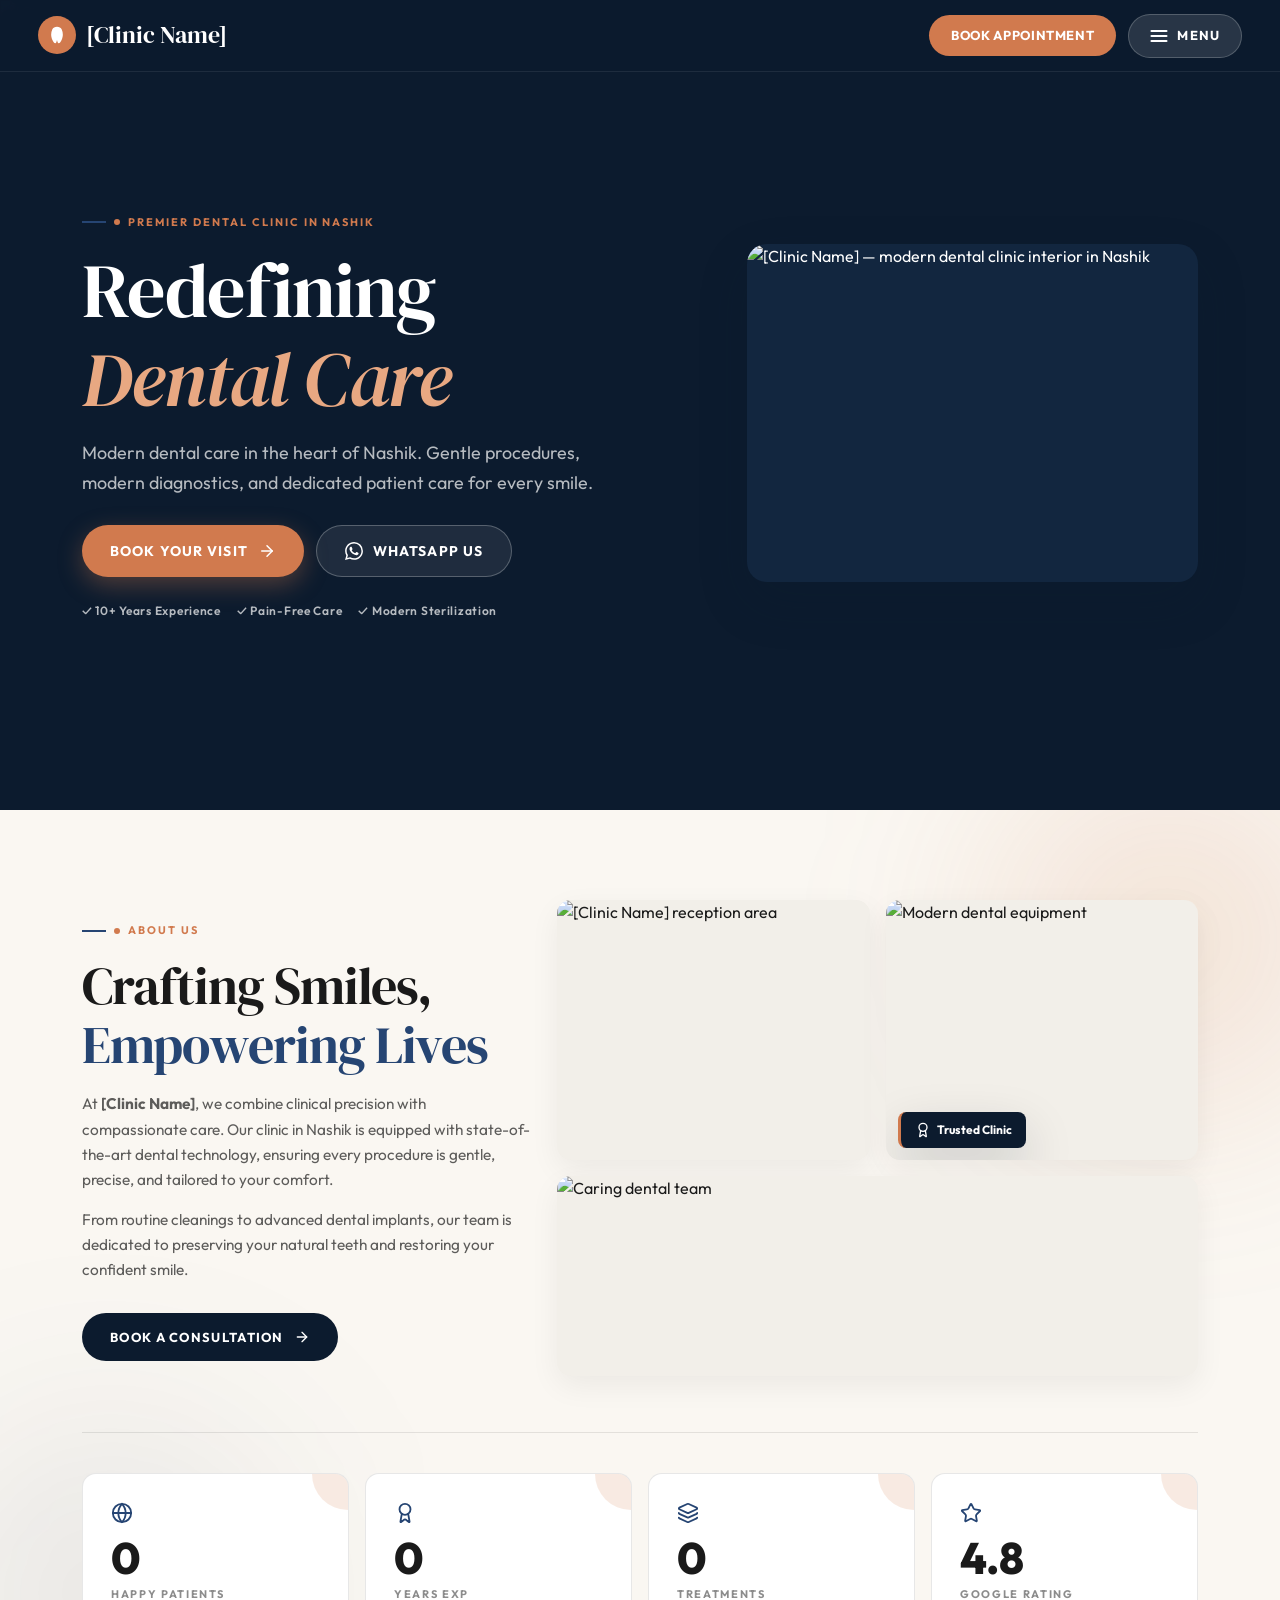
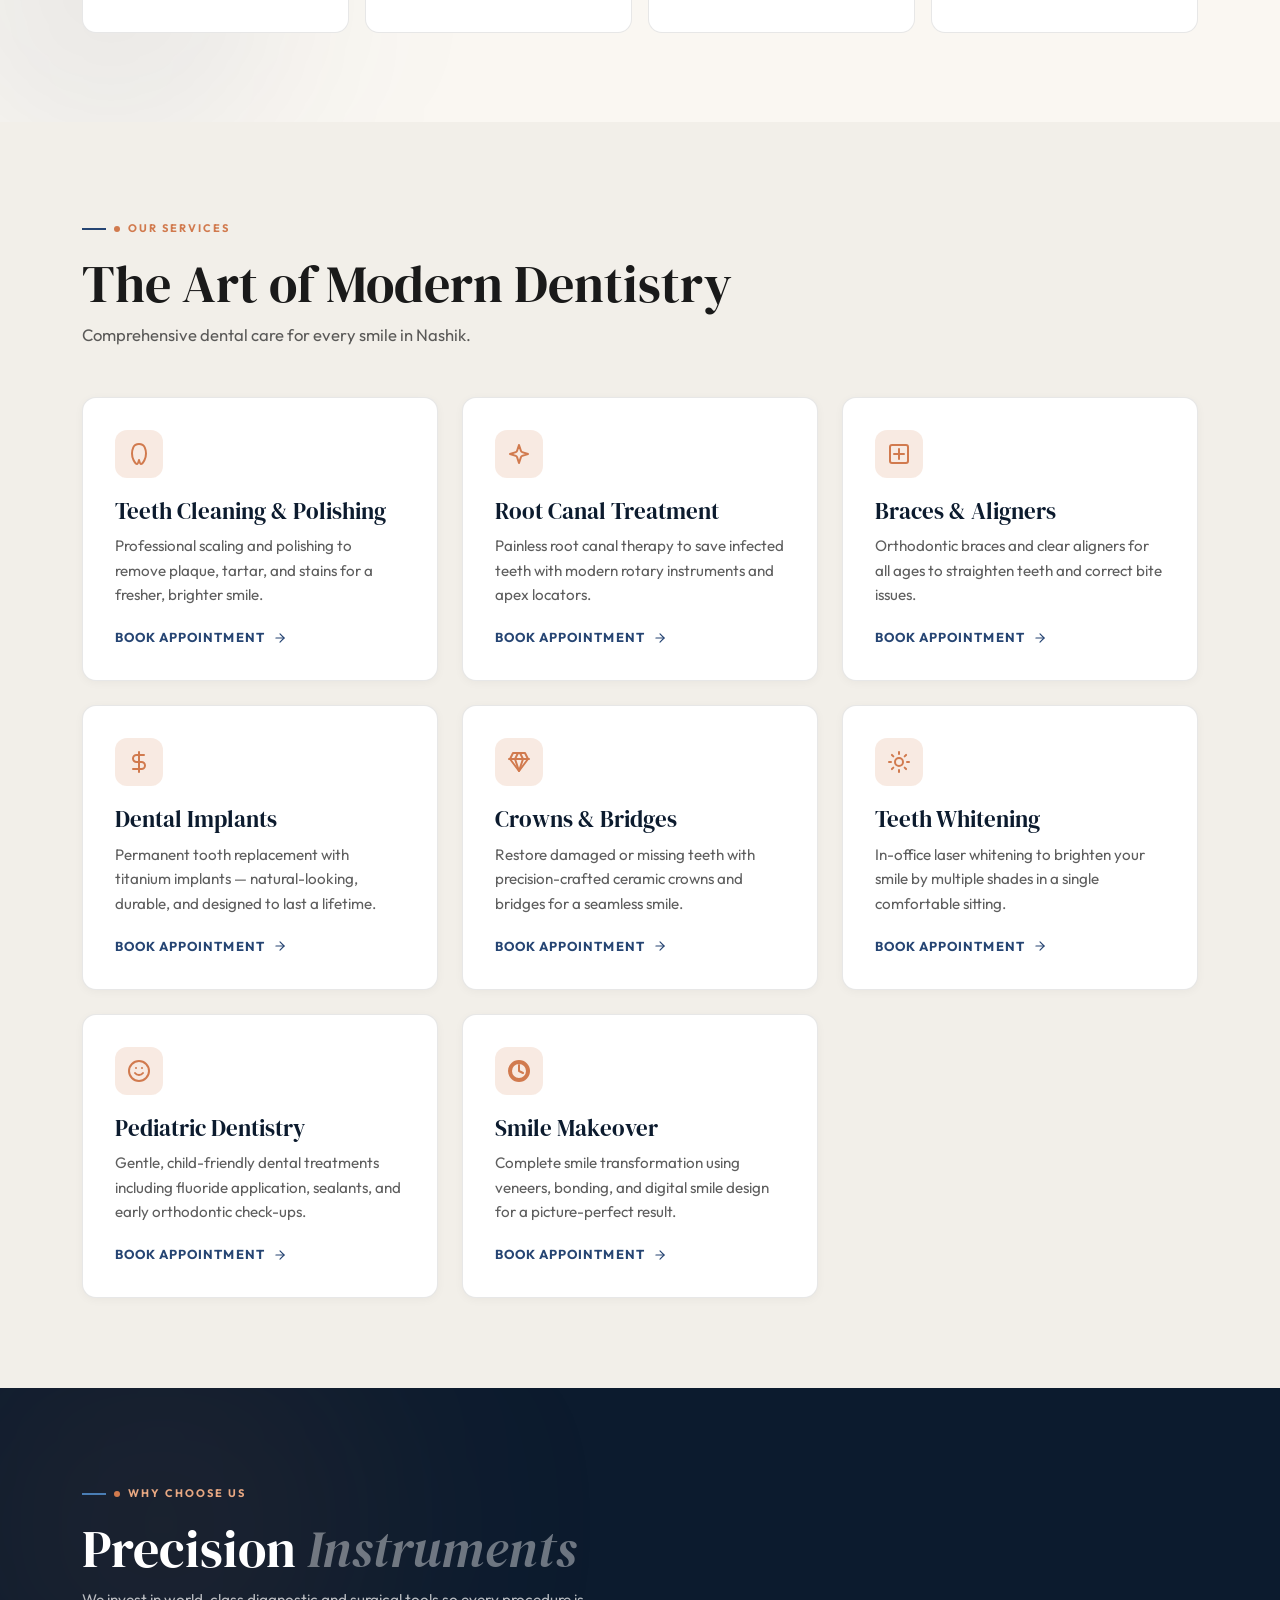
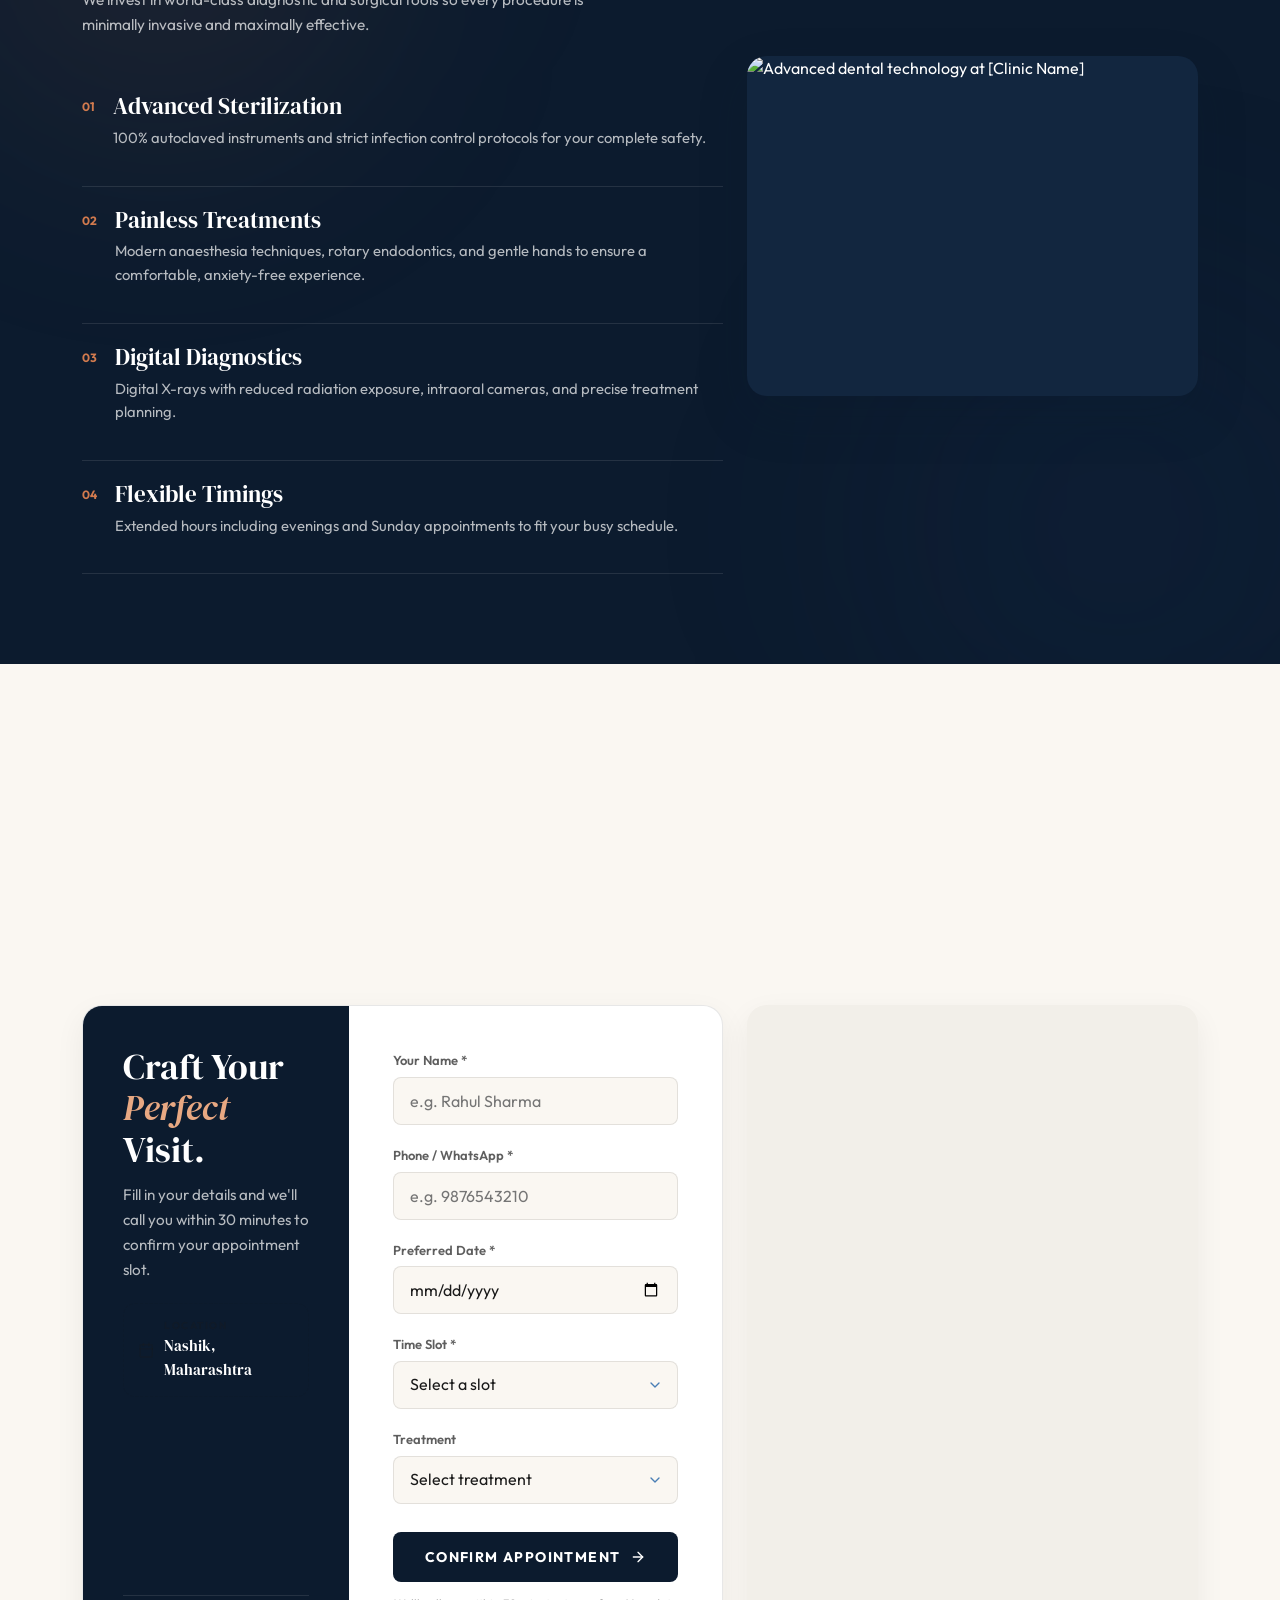
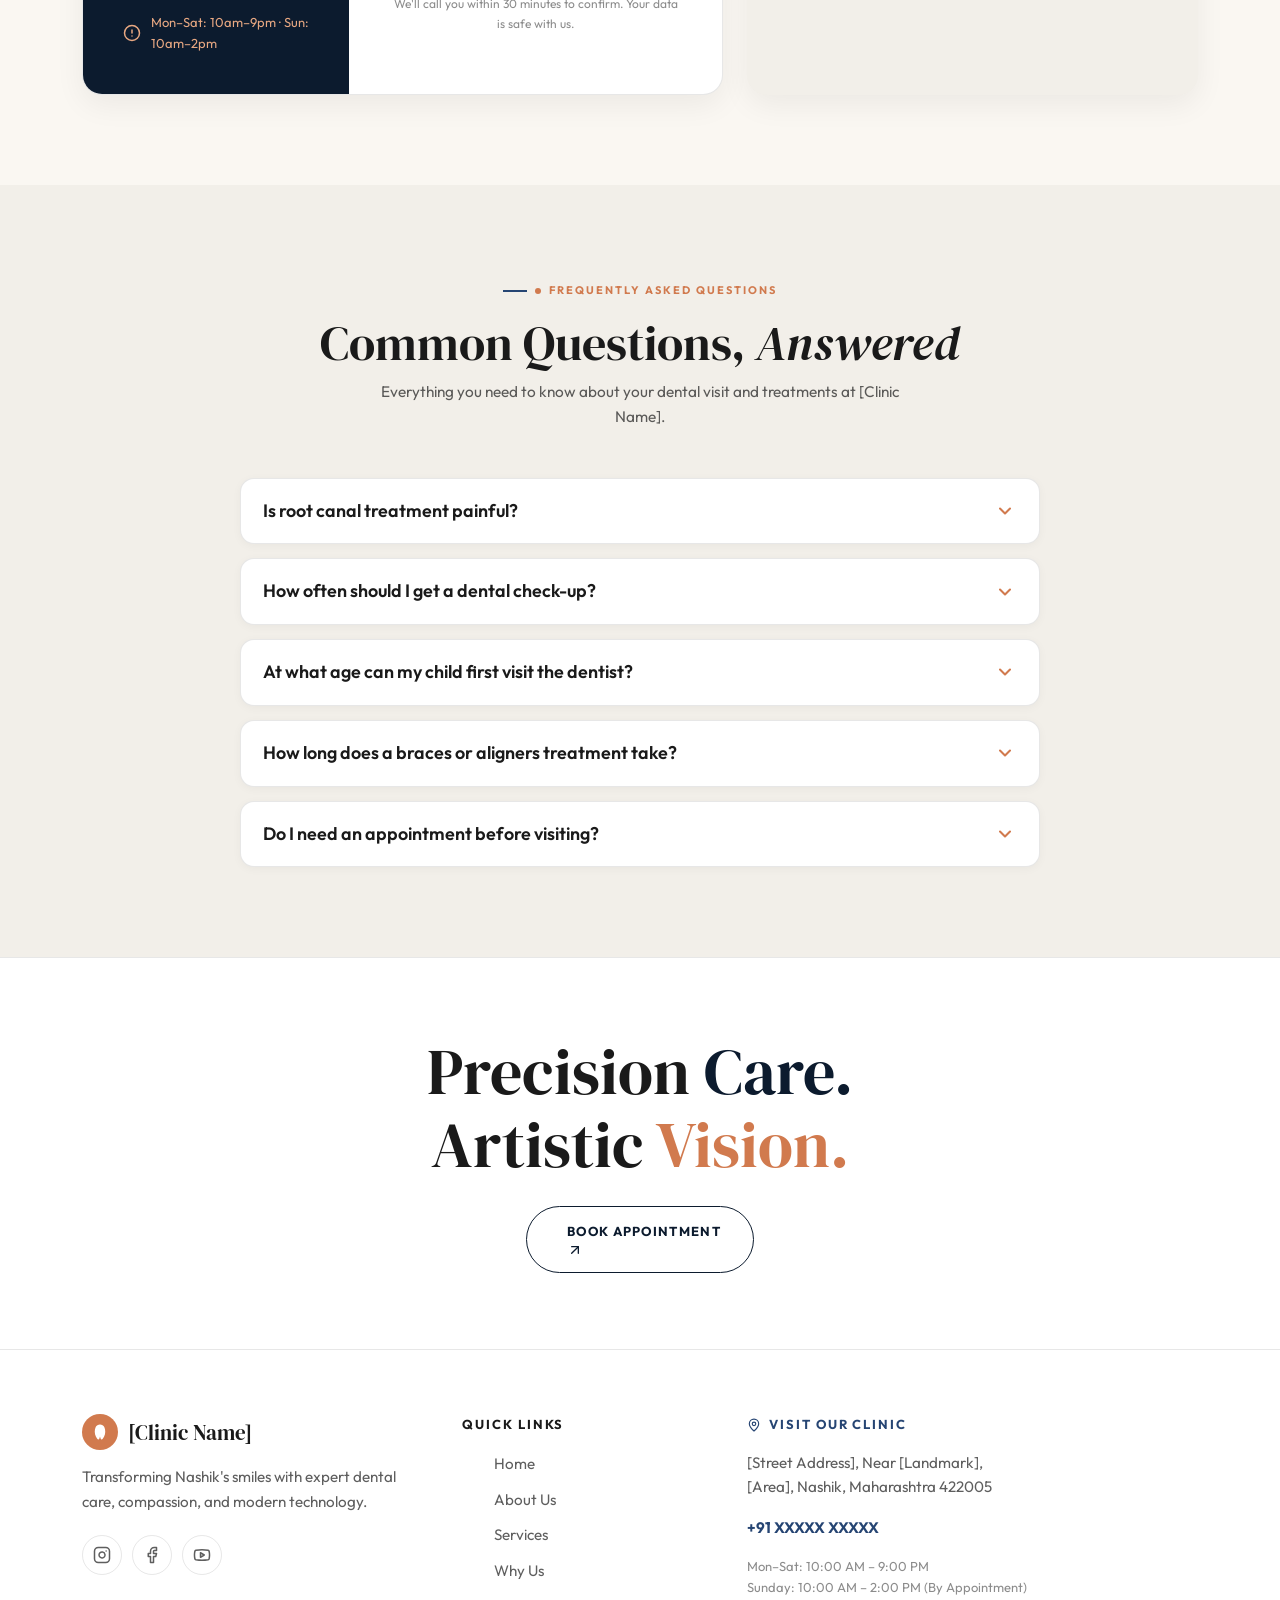
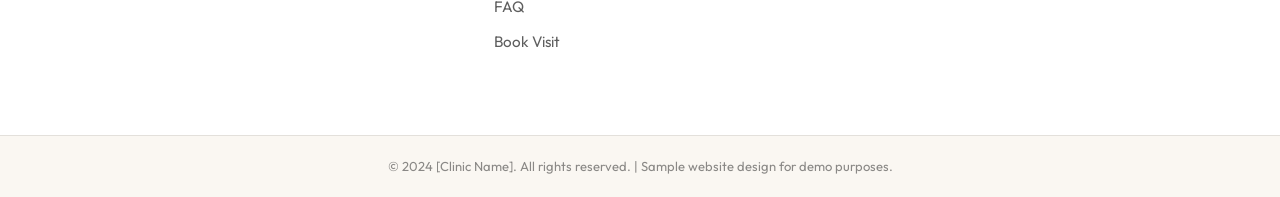
==== index.html @ 2ec2d5b1 "Initial commit: Mobile-responsive Smile Care Dental Clinic website" ====
<!DOCTYPE html>
<html lang="en">
<head>
  <meta charset="UTF-8">
  <meta name="viewport" content="width=device-width, initial-scale=1.0, viewport-fit=cover">
  <title>Best Dental Clinic in Nashik | [Clinic Name] — Teeth Cleaning, Root Canal, Braces & Implants</title>
  <meta name="description" content="Visit [Clinic Name], a premier dental clinic in Nashik offering teeth cleaning, root canal, braces, and implants. Book your appointment today for a brighter smile.">
  <meta name="keywords" content="dental clinic Nashik, dentist Nashik, teeth cleaning, root canal, braces, implants, best dentist in Nashik">
  <link rel="canonical" href="#">

  <!-- Open Graph -->
  <meta property="og:title" content="[Clinic Name] — Dental Clinic in Nashik">
  <meta property="og:description" content="Premium dental care in Nashik — teeth cleaning, root canal, braces, and implants. Expert dentists, modern equipment.">
  <meta property="og:type" content="website">
  <meta property="og:url" content="#">
  <!-- PLACEHOLDER: og:image — replace with clinic's hero photo -->
  <meta property="og:image" content="https://placehold.co/1200x630/0C1B2E/FAF7F2?text=Clinic+Name">

  <!-- Twitter Card -->
  <meta name="twitter:card" content="summary_large_image">

  <!-- Fonts: DM Serif Display + Outfit -->
  <link rel="preconnect" href="https://fonts.googleapis.com">
  <link rel="preconnect" href="https://fonts.gstatic.com" crossorigin>
  <link href="https://fonts.googleapis.com/css2?family=DM+Serif+Display:ital@0;1&family=Outfit:wght@300;400;500;600;700;800&display=swap" rel="stylesheet">

  <!-- Bootstrap 5 CDN -->
  <link href="https://cdn.jsdelivr.net/npm/bootstrap@5.3.3/dist/css/bootstrap.min.css" rel="stylesheet">

  <!-- Custom CSS (Mobile-First) -->
  <link rel="stylesheet" href="style.css">
  <link rel="stylesheet" href="css/style.css">

  <!-- Favicon placeholder -->
  <link rel="icon" href="data:image/svg+xml,<svg xmlns='http://www.w3.org/2000/svg' viewBox='0 0 100 100'><text y='.9em' font-size='90'>🦷</text></svg>">

  <!-- JSON-LD Structured Data -->
  <script type="application/ld+json">
  {
    "@context": "https://schema.org",
    "@type": "Dentist",
    "name": "[Clinic Name]",
    "description": "Premier dental clinic in Nashik offering teeth cleaning, root canal, braces, implants and more.",
    "url": "#",
    "telephone": "+91XXXXXXXXXX",
    "address": {
      "@type": "PostalAddress",
      "streetAddress": "[Street Address]",
      "addressLocality": "Nashik",
      "addressRegion": "Maharashtra",
      "postalCode": "422005",
      "addressCountry": "IN"
    },
    "openingHoursSpecification": [
      {
        "@type": "OpeningHoursSpecification",
        "dayOfWeek": ["Monday","Tuesday","Wednesday","Thursday","Friday","Saturday"],
        "opens": "10:00",
        "closes": "21:00"
      },
      {
        "@type": "OpeningHoursSpecification",
        "dayOfWeek": "Sunday",
        "opens": "10:00",
        "closes": "14:00"
      }
    ],
    "priceRange": "$$"
  }
  </script>
</head>
<body>

  <!-- ========== NAVIGATION ========== -->
  <nav class="site-nav" id="mainNav" role="navigation" aria-label="Primary navigation">
    <div class="nav-inner">
      <a href="#home" class="nav-logo" aria-label="[Clinic Name] Home">
        <span class="logo-icon">
          <!-- Tooth SVG Icon -->
          <svg viewBox="0 0 24 24" xmlns="http://www.w3.org/2000/svg"><path d="M12 2C9.5 2 7.2 3.3 6.3 5.3C5.4 7.3 5 9.5 5 11.5C5 14 5.5 16 6.5 18C7.5 20 8.5 22 10 22C11 22 11.5 20 12 18C12.5 20 13 22 14 22C15.5 22 16.5 20 17.5 18C18.5 16 19 14 19 11.5C19 9.5 18.6 7.3 17.7 5.3C16.8 3.3 14.5 2 12 2Z"/></svg>
        </span>
        <span class="logo-text">[Clinic Name]</span>
      </a>

      <div class="nav-actions">
        <a href="#contact" class="nav-book-btn d-none d-md-inline-flex">Book Appointment</a>
        <button class="menu-btn" id="menuToggle" aria-label="Open navigation menu" aria-expanded="false" aria-controls="menuOverlay">
          <svg width="20" height="20" viewBox="0 0 24 24" fill="none" stroke="currentColor" stroke-width="2.5" stroke-linecap="round"><line x1="3" y1="6" x2="21" y2="6"/><line x1="3" y1="12" x2="21" y2="12"/><line x1="3" y1="18" x2="21" y2="18"/></svg>
          <span>Menu</span>
        </button>
      </div>
    </div>
  </nav>

  <!-- Full-screen Menu Overlay / Drawer -->
  <div class="menu-overlay" id="menuOverlay" role="dialog" aria-modal="true" aria-label="Site navigation">
    <button class="overlay-close" id="menuClose" aria-label="Close navigation">&times;</button>
    <ul class="menu-links">
      <li><a href="#home" data-menu-link>Home</a></li>
      <li><a href="#about" data-menu-link>About</a></li>
      <li><a href="#treatments" data-menu-link>Services</a></li>
      <li><a href="#why" data-menu-link>Why Us</a></li>
      <li><a href="#contact" data-menu-link>Book Visit</a></li>
      <li><a href="#faq" data-menu-link>FAQ</a></li>
      <li><a href="#location" data-menu-link>Contact</a></li>
      <li><a href="#contact" class="cta-link" data-menu-link>
        Book Appointment
        <svg width="16" height="16" viewBox="0 0 24 24" fill="none" stroke="currentColor" stroke-width="2" stroke-linecap="round" stroke-linejoin="round"><path d="M7 7h10v10"/><path d="M7 17 17 7"/></svg>
      </a></li>
    </ul>
  </div>


  <!-- ========== HERO ========== -->
  <section class="hero" id="home">
    <div class="hero-bg d-none d-lg-block">
      <!-- PLACEHOLDER: Replace with clinic interior / smiling patient photo -->
      <img src="https://placehold.co/1920x1080/0C1B2E/1A3358?text=Clinic+Hero+Photo" alt="[Clinic Name] — modern dental clinic interior in Nashik" loading="eager">
    </div>
    <div class="hero-overlay d-none d-lg-block"></div>

    <div class="container hero-container position-relative">
      <div class="row align-items-center gy-4 hero-row">
        <!-- Hero Text (Text first on mobile) -->
        <div class="col-12 col-lg-7 hero-text-col order-1">
          <div class="label-tag mb-3 hero-tag">
            <span class="line"></span>
            <span class="dot"></span>
            Premier Dental Clinic in Nashik
          </div>
          <h1 class="hero-title reveal">Redefining<br><em>Dental Care</em></h1>
          <p class="hero-sub reveal">Modern dental care in the heart of Nashik. Gentle procedures, modern diagnostics, and dedicated patient care for every smile.</p>
          
          <!-- Hero CTA buttons (Stack full-width on mobile) -->
          <div class="hero-cta-group reveal" style="transition-delay: 0.15s;">
            <a href="#contact" class="btn-hero-primary">
              <span>Book Your Visit</span>
              <svg width="18" height="18" viewBox="0 0 24 24" fill="none" stroke="currentColor" stroke-width="2" stroke-linecap="round" stroke-linejoin="round"><path d="M5 12h14"/><path d="m12 5 7 7-7 7"/></svg>
            </a>
            <a href="https://wa.me/91XXXXXXXXXX" target="_blank" rel="noopener noreferrer" class="btn-hero-secondary">
              <svg width="18" height="18" viewBox="0 0 24 24" fill="currentColor"><path d="M17.472 14.382c-.297-.149-1.758-.867-2.03-.967-.273-.099-.471-.148-.67.15-.197.297-.767.966-.94 1.164-.173.199-.347.223-.644.075-.297-.15-1.255-.463-2.39-1.475-.883-.788-1.48-1.761-1.653-2.059-.173-.297-.018-.458.13-.606.134-.133.298-.347.446-.52.149-.174.198-.298.298-.497.099-.198.05-.371-.025-.52-.075-.149-.669-1.612-.916-2.207-.242-.579-.487-.5-.669-.51-.173-.008-.371-.01-.57-.01-.198 0-.52.074-.792.372-.272.297-1.04 1.016-1.04 2.479 0 1.462 1.067 2.877 1.215 3.076.149.198 2.096 3.2 5.077 4.487.709.306 1.262.489 1.694.625.712.227 1.36.195 1.871.118.571-.085 1.758-.719 2.006-1.413.248-.694.248-1.289.173-1.413-.074-.124-.272-.198-.57-.347m-5.421 7.403h-.004a9.87 9.87 0 01-5.031-1.378l-.361-.214-3.741.982.998-3.648-.235-.374a9.86 9.86 0 01-1.51-5.26c.001-5.45 4.436-9.884 9.888-9.884 2.64 0 5.122 1.03 6.988 2.898a9.825 9.825 0 012.893 6.994c-.003 5.45-4.437 9.884-9.885 9.884m8.413-18.297A11.815 11.815 0 0012.05 0C5.495 0 .16 5.335.157 11.892c0 2.096.547 4.142 1.588 5.945L.057 24l6.305-1.654a11.882 11.882 0 005.683 1.448h.005c6.554 0 11.89-5.335 11.893-11.893a11.821 11.821 0 00-3.48-8.413z"/></svg>
              <span>WhatsApp Us</span>
            </a>
          </div>

          <div class="hero-trust-strip reveal">
            <span class="trust-pill">✓ 10+ Years Experience</span>
            <span class="trust-pill">✓ Pain-Free Care</span>
            <span class="trust-pill">✓ Modern Sterilization</span>
          </div>
        </div>

        <!-- Hero Image (Image below text on mobile) -->
        <div class="col-12 col-lg-5 hero-img-col order-2 reveal" style="transition-delay: 0.2s;">
          <div class="hero-img-box">
            <img src="https://placehold.co/800x600/0C1B2E/1A3358?text=Clinic+Hero+Photo" alt="[Clinic Name] — modern dental clinic interior in Nashik" loading="eager">
          </div>
        </div>
      </div>
    </div>
  </section>


  <!-- ========== ABOUT ========== -->
  <section class="about-section section-pad" id="about">
    <div class="blur-accent top-right"></div>
    <div class="blur-accent bottom-left"></div>
    <div class="container">
      <div class="row about-grid gy-5 align-items-center">

        <!-- Left: Text -->
        <div class="col-12 col-lg-5 order-1 reveal">
          <div class="label-tag mb-3">
            <span class="line"></span>
            <span class="dot"></span>
            About Us
          </div>
          <div class="about-text">
            <h2>Crafting Smiles, <span>Empowering Lives</span></h2>
            <p>At <strong>[Clinic Name]</strong>, we combine clinical precision with compassionate care. Our clinic in Nashik is equipped with state-of-the-art dental technology, ensuring every procedure is gentle, precise, and tailored to your comfort.</p>
            <p>From routine cleanings to advanced dental implants, our team is dedicated to preserving your natural teeth and restoring your confident smile.</p>
            <a href="#contact" class="btn-consult mt-3">
              Book a Consultation
              <svg width="16" height="16" viewBox="0 0 24 24" fill="none" stroke="currentColor" stroke-width="2" stroke-linecap="round" stroke-linejoin="round"><path d="M5 12h14"/><path d="m12 5 7 7-7 7"/></svg>
            </a>
          </div>
        </div>

        <!-- Right: Images grid -->
        <div class="col-12 col-lg-7 order-2 reveal" style="transition-delay: 0.1s;">
          <div class="about-images">
            <!-- PLACEHOLDER: Replace with reception / waiting-area photo -->
            <div class="about-img-box">
              <img src="https://placehold.co/640x420/E5E1DA/1A3358?text=Clinic+Reception" alt="[Clinic Name] reception area">
            </div>
            <!-- PLACEHOLDER: Replace with dental equipment / chair photo -->
            <div class="about-img-box">
              <img src="https://placehold.co/640x420/E5E1DA/1A3358?text=Dental+Equipment" alt="Modern dental equipment">
              <div class="overlay-badge">
                <svg width="16" height="16" viewBox="0 0 24 24" fill="none" stroke="currentColor" stroke-width="2"><path d="m15.477 12.89 1.515 8.526a.5.5 0 0 1-.81.47l-3.58-2.687a1 1 0 0 0-1.197 0l-3.586 2.686a.5.5 0 0 1-.81-.469l1.514-8.526"/><circle cx="12" cy="8" r="6"/></svg>
                <span>Trusted Clinic</span>
              </div>
            </div>
            <!-- PLACEHOLDER: Replace with clinic-team / patient-care photo -->
            <div class="about-img-box wide">
              <img src="https://placehold.co/1280x400/E5E1DA/1A3358?text=Patient+Care" alt="Caring dental team">
            </div>
          </div>
        </div>
      </div>

      <!-- Stats Strip -->
      <div class="stats-strip reveal" style="transition-delay: 0.2s;">
        <div class="row g-3">
          <div class="col-6 col-lg-3">
            <div class="stat-box">
              <div class="corner-accent"></div>
              <div class="stat-icon">
                <svg viewBox="0 0 24 24" stroke-linecap="round" stroke-linejoin="round"><circle cx="12" cy="12" r="10"/><path d="M12 2a14.5 14.5 0 0 0 0 20 14.5 14.5 0 0 0 0-20"/><path d="M2 12h20"/></svg>
              </div>
              <div class="stat-number" data-count="5000">0</div>
              <div class="stat-label">Happy Patients</div>
            </div>
          </div>
          <div class="col-6 col-lg-3">
            <div class="stat-box">
              <div class="corner-accent"></div>
              <div class="stat-icon">
                <svg viewBox="0 0 24 24" stroke-linecap="round" stroke-linejoin="round"><path d="m15.477 12.89 1.515 8.526a.5.5 0 0 1-.81.47l-3.58-2.687a1 1 0 0 0-1.197 0l-3.586 2.686a.5.5 0 0 1-.81-.469l1.514-8.526"/><circle cx="12" cy="8" r="6"/></svg>
              </div>
              <div class="stat-number" data-count="10">0</div>
              <div class="stat-label">Years Exp</div>
            </div>
          </div>
          <div class="col-6 col-lg-3">
            <div class="stat-box">
              <div class="corner-accent"></div>
              <div class="stat-icon">
                <svg viewBox="0 0 24 24" stroke-linecap="round" stroke-linejoin="round"><path d="M12.83 2.18a2 2 0 0 0-1.66 0L2.6 6.08a1 1 0 0 0 0 1.83l8.58 3.91a2 2 0 0 0 1.66 0l8.58-3.9a1 1 0 0 0 0-1.83z"/><path d="M2 12a1 1 0 0 0 .58.91l8.6 3.91a2 2 0 0 0 1.65 0l8.58-3.9A1 1 0 0 0 22 12"/><path d="M2 17a1 1 0 0 0 .58.91l8.6 3.91a2 2 0 0 0 1.65 0l8.58-3.9A1 1 0 0 0 22 17"/></svg>
              </div>
              <div class="stat-number" data-count="15">0</div>
              <div class="stat-label">Treatments</div>
            </div>
          </div>
          <div class="col-6 col-lg-3">
            <div class="stat-box">
              <div class="corner-accent"></div>
              <div class="stat-icon">
                <svg viewBox="0 0 24 24" stroke-linecap="round" stroke-linejoin="round"><path d="M11.525 2.295a.53.53 0 0 1 .95 0l2.31 4.679a2.123 2.123 0 0 0 1.595 1.16l5.166.756a.53.53 0 0 1 .294.904l-3.736 3.638a2.123 2.123 0 0 0-.611 1.878l.882 5.14a.53.53 0 0 1-.771.56l-4.618-2.428a2.122 2.122 0 0 0-1.973 0L6.396 21.01a.53.53 0 0 1-.77-.56l.881-5.139a2.122 2.122 0 0 0-.611-1.879L2.16 9.795a.53.53 0 0 1 .294-.906l5.165-.755a2.122 2.122 0 0 0 1.597-1.16z"/></svg>
              </div>
              <div class="stat-number">4.8</div>
              <div class="stat-label">Google Rating</div>
            </div>
          </div>
        </div>
      </div>

    </div>
  </section>


  <!-- ========== TREATMENTS / SERVICES ========== -->
  <!-- Requirements: 1 column on mobile, 2 on tablet, 3 on desktop -->
  <section class="treatments-section section-pad" id="treatments">
    <div class="container">
      <div class="reveal mb-5">
        <div class="label-tag mb-3">
          <span class="line"></span>
          <span class="dot"></span>
          Our Services
        </div>
        <h2 class="treatments-heading">The Art of Modern Dentistry</h2>
        <p class="treatments-sub">Comprehensive dental care for every smile in Nashik.</p>
      </div>

      <!-- Services Responsive Grid: 1 col on mobile, 2 on tablet, 3 on desktop -->
      <div class="row g-4 services-grid">
        <!-- Service 1 -->
        <div class="col-12 col-md-6 col-lg-4 reveal">
          <div class="service-card">
            <div class="service-icon">
              <svg viewBox="0 0 24 24" fill="none" stroke="currentColor" stroke-width="2" stroke-linecap="round" stroke-linejoin="round"><path d="M12 2C9.5 2 7.2 3.3 6.3 5.3C5.4 7.3 5 9.5 5 11.5C5 14 5.5 16 6.5 18C7.5 20 8.5 22 10 22C11 22 11.5 20 12 18C12.5 20 13 22 14 22C15.5 22 16.5 20 17.5 18C18.5 16 19 14 19 11.5C19 9.5 18.6 7.3 17.7 5.3C16.8 3.3 14.5 2 12 2Z"/></svg>
            </div>
            <h3 class="service-title">Teeth Cleaning & Polishing</h3>
            <p class="service-desc">Professional scaling and polishing to remove plaque, tartar, and stains for a fresher, brighter smile.</p>
            <a href="#contact" class="service-link">
              <span>Book Appointment</span>
              <svg width="14" height="14" viewBox="0 0 24 24" fill="none" stroke="currentColor" stroke-width="2" stroke-linecap="round" stroke-linejoin="round"><path d="M5 12h14"/><path d="m12 5 7 7-7 7"/></svg>
            </a>
          </div>
        </div>

        <!-- Service 2 -->
        <div class="col-12 col-md-6 col-lg-4 reveal" style="transition-delay: 0.05s;">
          <div class="service-card">
            <div class="service-icon">
              <svg viewBox="0 0 24 24" fill="none" stroke="currentColor" stroke-width="2" stroke-linecap="round" stroke-linejoin="round"><path d="m12 3-1.9 5.8a2 2 0 0 1-1.3 1.3L3 12l5.8 1.9a2 2 0 0 1 1.3 1.3L12 21l1.9-5.8a2 2 0 0 1 1.3-1.3L21 12l-5.8-1.9a2 2 0 0 1-1.3-1.3Z"/></svg>
            </div>
            <h3 class="service-title">Root Canal Treatment</h3>
            <p class="service-desc">Painless root canal therapy to save infected teeth with modern rotary instruments and apex locators.</p>
            <a href="#contact" class="service-link">
              <span>Book Appointment</span>
              <svg width="14" height="14" viewBox="0 0 24 24" fill="none" stroke="currentColor" stroke-width="2" stroke-linecap="round" stroke-linejoin="round"><path d="M5 12h14"/><path d="m12 5 7 7-7 7"/></svg>
            </a>
          </div>
        </div>

        <!-- Service 3 -->
        <div class="col-12 col-md-6 col-lg-4 reveal" style="transition-delay: 0.1s;">
          <div class="service-card">
            <div class="service-icon">
              <svg viewBox="0 0 24 24" fill="none" stroke="currentColor" stroke-width="2" stroke-linecap="round" stroke-linejoin="round"><rect width="18" height="18" x="3" y="3" rx="2"/><path d="M7 12h10"/><path d="M12 7v10"/></svg>
            </div>
            <h3 class="service-title">Braces & Aligners</h3>
            <p class="service-desc">Orthodontic braces and clear aligners for all ages to straighten teeth and correct bite issues.</p>
            <a href="#contact" class="service-link">
              <span>Book Appointment</span>
              <svg width="14" height="14" viewBox="0 0 24 24" fill="none" stroke="currentColor" stroke-width="2" stroke-linecap="round" stroke-linejoin="round"><path d="M5 12h14"/><path d="m12 5 7 7-7 7"/></svg>
            </a>
          </div>
        </div>

        <!-- Service 4 -->
        <div class="col-12 col-md-6 col-lg-4 reveal" style="transition-delay: 0.15s;">
          <div class="service-card">
            <div class="service-icon">
              <svg viewBox="0 0 24 24" fill="none" stroke="currentColor" stroke-width="2" stroke-linecap="round" stroke-linejoin="round"><path d="M12 2v20"/><path d="M17 5H9.5a3.5 3.5 0 0 0 0 7h5a3.5 3.5 0 0 1 0 7H6"/></svg>
            </div>
            <h3 class="service-title">Dental Implants</h3>
            <p class="service-desc">Permanent tooth replacement with titanium implants — natural-looking, durable, and designed to last a lifetime.</p>
            <a href="#contact" class="service-link">
              <span>Book Appointment</span>
              <svg width="14" height="14" viewBox="0 0 24 24" fill="none" stroke="currentColor" stroke-width="2" stroke-linecap="round" stroke-linejoin="round"><path d="M5 12h14"/><path d="m12 5 7 7-7 7"/></svg>
            </a>
          </div>
        </div>

        <!-- Service 5 -->
        <div class="col-12 col-md-6 col-lg-4 reveal" style="transition-delay: 0.2s;">
          <div class="service-card">
            <div class="service-icon">
              <svg viewBox="0 0 24 24" fill="none" stroke="currentColor" stroke-width="2" stroke-linecap="round" stroke-linejoin="round"><path d="M6 3h12l3 6-9 12L3 9Z"/><path d="M11 3 8 9l4 12 4-12-3-6"/><path d="M2 9h20"/></svg>
            </div>
            <h3 class="service-title">Crowns & Bridges</h3>
            <p class="service-desc">Restore damaged or missing teeth with precision-crafted ceramic crowns and bridges for a seamless smile.</p>
            <a href="#contact" class="service-link">
              <span>Book Appointment</span>
              <svg width="14" height="14" viewBox="0 0 24 24" fill="none" stroke="currentColor" stroke-width="2" stroke-linecap="round" stroke-linejoin="round"><path d="M5 12h14"/><path d="m12 5 7 7-7 7"/></svg>
            </a>
          </div>
        </div>

        <!-- Service 6 -->
        <div class="col-12 col-md-6 col-lg-4 reveal" style="transition-delay: 0.25s;">
          <div class="service-card">
            <div class="service-icon">
              <svg viewBox="0 0 24 24" fill="none" stroke="currentColor" stroke-width="2" stroke-linecap="round" stroke-linejoin="round"><circle cx="12" cy="12" r="4"/><path d="M12 2v2"/><path d="M12 20v2"/><path d="m4.93 4.93 1.41 1.41"/><path d="m17.66 17.66 1.41 1.41"/><path d="M2 12h2"/><path d="M20 12h2"/><path d="m6.34 17.66-1.41 1.41"/><path d="m19.07 4.93-1.41 1.41"/></svg>
            </div>
            <h3 class="service-title">Teeth Whitening</h3>
            <p class="service-desc">In-office laser whitening to brighten your smile by multiple shades in a single comfortable sitting.</p>
            <a href="#contact" class="service-link">
              <span>Book Appointment</span>
              <svg width="14" height="14" viewBox="0 0 24 24" fill="none" stroke="currentColor" stroke-width="2" stroke-linecap="round" stroke-linejoin="round"><path d="M5 12h14"/><path d="m12 5 7 7-7 7"/></svg>
            </a>
          </div>
        </div>

        <!-- Service 7 -->
        <div class="col-12 col-md-6 col-lg-4 reveal" style="transition-delay: 0.3s;">
          <div class="service-card">
            <div class="service-icon">
              <svg viewBox="0 0 24 24" fill="none" stroke="currentColor" stroke-width="2" stroke-linecap="round" stroke-linejoin="round"><circle cx="12" cy="12" r="10"/><path d="M8 14s1.5 2 4 2 4-2 4-2"/><line x1="9" x2="9.01" y1="9" y2="9"/><line x1="15" x2="15.01" y1="9" y2="9"/></svg>
            </div>
            <h3 class="service-title">Pediatric Dentistry</h3>
            <p class="service-desc">Gentle, child-friendly dental treatments including fluoride application, sealants, and early orthodontic check-ups.</p>
            <a href="#contact" class="service-link">
              <span>Book Appointment</span>
              <svg width="14" height="14" viewBox="0 0 24 24" fill="none" stroke="currentColor" stroke-width="2" stroke-linecap="round" stroke-linejoin="round"><path d="M5 12h14"/><path d="m12 5 7 7-7 7"/></svg>
            </a>
          </div>
        </div>

        <!-- Service 8 -->
        <div class="col-12 col-md-6 col-lg-4 reveal" style="transition-delay: 0.35s;">
          <div class="service-card">
            <div class="service-icon">
              <svg viewBox="0 0 24 24" fill="none" stroke="currentColor" stroke-width="2" stroke-linecap="round" stroke-linejoin="round"><path d="M12 2a10 10 0 1 0 10 10A10 10 0 0 0 12 2zm0 18a8 8 0 1 1 8-8 8 8 0 0 1-8 8z"/><path d="M12 6v6l4 2"/></svg>
            </div>
            <h3 class="service-title">Smile Makeover</h3>
            <p class="service-desc">Complete smile transformation using veneers, bonding, and digital smile design for a picture-perfect result.</p>
            <a href="#contact" class="service-link">
              <span>Book Appointment</span>
              <svg width="14" height="14" viewBox="0 0 24 24" fill="none" stroke="currentColor" stroke-width="2" stroke-linecap="round" stroke-linejoin="round"><path d="M5 12h14"/><path d="m12 5 7 7-7 7"/></svg>
            </a>
          </div>
        </div>
      </div>
    </div>
  </section>


  <!-- ========== WHY CHOOSE US ========== -->
  <section class="why-section section-pad" id="why">
    <div class="blur-orb left"></div>
    <div class="blur-orb right"></div>
    <div class="container position-relative" style="z-index: 1;">
      <div class="row gy-5 align-items-center">
        <div class="col-12 col-lg-7 reveal">
          <div class="label-tag mb-3" style="color: var(--copper-light);">
            <span class="line" style="background: var(--navy-400);"></span>
            <span class="dot"></span>
            Why Choose Us
          </div>
          <h2 class="why-heading">Precision <em>Instruments</em></h2>
          <p class="why-sub">We invest in world-class diagnostic and surgical tools so every procedure is minimally invasive and maximally effective.</p>

          <div class="why-card">
            <span class="why-num">01</span>
            <div>
              <h3>Advanced Sterilization</h3>
              <p>100% autoclaved instruments and strict infection control protocols for your complete safety.</p>
            </div>
          </div>
          <div class="why-card">
            <span class="why-num">02</span>
            <div>
              <h3>Painless Treatments</h3>
              <p>Modern anaesthesia techniques, rotary endodontics, and gentle hands to ensure a comfortable, anxiety-free experience.</p>
            </div>
          </div>
          <div class="why-card">
            <span class="why-num">03</span>
            <div>
              <h3>Digital Diagnostics</h3>
              <p>Digital X-rays with reduced radiation exposure, intraoral cameras, and precise treatment planning.</p>
            </div>
          </div>
          <div class="why-card">
            <span class="why-num">04</span>
            <div>
              <h3>Flexible Timings</h3>
              <p>Extended hours including evenings and Sunday appointments to fit your busy schedule.</p>
            </div>
          </div>
        </div>
        <div class="col-12 col-lg-5 reveal" style="transition-delay: 0.1s;">
          <div class="why-image-col">
            <!-- PLACEHOLDER: Replace with dental-tech / clinic-equipment photo -->
            <img src="https://placehold.co/640x800/12263F/4A7EB5?text=Dental+Technology" alt="Advanced dental technology at [Clinic Name]" loading="lazy">
          </div>
        </div>
      </div>
    </div>
  </section>


  <!-- ========== APPOINTMENT FORM & LOCATION ========== -->
  <!-- Requirements: Form single column, inputs at least 44px tall, font-size 16px, numeric keypad for phone -->
  <section class="appointment-section section-pad" id="contact">
    <div class="container">
      <div class="reveal text-center mb-5">
        <div class="label-tag mb-3 mx-auto" style="justify-content: center;">
          <span class="line"></span>
          <span class="dot"></span>
          Book Your Visit
        </div>
        <h2 style="font-size: clamp(2rem, 4vw, 3rem);">Schedule an Appointment</h2>
        <p style="color: var(--ink-70); max-width: 540px; margin: 0 auto;">Select your preferred date and time. Our clinic coordinator will confirm your visit promptly.</p>
      </div>

      <div class="row gy-5 mt-2">
        <!-- Appointment Form Card -->
        <div class="col-12 col-lg-7 reveal">
          <div class="appt-card">
            <div class="row g-0">
              <div class="col-12 col-md-5">
                <div class="appt-sidebar">
                  <div>
                    <h2>Craft Your <br><em>Perfect</em> <br>Visit.</h2>
                    <p>Fill in your details and we'll call you within 30 minutes to confirm your appointment slot.</p>
                    <div style="display: flex; flex-direction: column; gap: 12px;">
                      <div style="display: flex; align-items: center; gap: 10px; padding: 14px; border: 1.5px dashed var(--ink-10); border-radius: 12px;">
                        <svg width="18" height="18" viewBox="0 0 24 24" fill="none" stroke="var(--ink-30)" stroke-width="2" stroke-linecap="round" stroke-linejoin="round"><path d="M8 2v4"/><path d="M16 2v4"/><rect width="18" height="18" x="3" y="4" rx="2"/><path d="M3 10h18"/></svg>
                        <div>
                          <div style="font-size:10px;text-transform:uppercase;letter-spacing:0.15em;color:var(--ink-30);font-weight:700;">Location</div>
                          <div style="font-family:var(--font-serif);font-size:0.95rem;">Nashik, Maharashtra</div>
                        </div>
                      </div>
                    </div>
                  </div>
                  <div class="timing-note">
                    <svg viewBox="0 0 24 24" fill="none" stroke="currentColor" stroke-width="2" stroke-linecap="round" stroke-linejoin="round"><circle cx="12" cy="12" r="10"/><line x1="12" x2="12" y1="8" y2="12"/><line x1="12" x2="12.01" y1="16" y2="16"/></svg>
                    <span>Mon–Sat: 10am–9pm · Sun: 10am–2pm</span>
                  </div>
                </div>
              </div>
              <div class="col-12 col-md-7">
                <div class="appt-form-area">
                  <form id="appointmentForm" novalidate>
                    <!-- Single Column Responsive Form Layout -->
                    <div class="row g-3">
                      <div class="col-12">
                        <div class="form-floating-group">
                          <label for="patientName">Your Name *</label>
                          <input type="text" id="patientName" name="name" placeholder="e.g. Rahul Sharma" required autocomplete="name">
                          <div class="form-error" id="nameError">Please enter your name.</div>
                        </div>
                      </div>
                      <div class="col-12">
                        <div class="form-floating-group">
                          <label for="patientPhone">Phone / WhatsApp *</label>
                          <input type="tel" id="patientPhone" name="phone" inputmode="numeric" pattern="[6-9][0-9]{9}" placeholder="e.g. 9876543210" required autocomplete="tel">
                          <div class="form-error" id="phoneError">Please enter a valid 10-digit mobile number.</div>
                        </div>
                      </div>
                      <div class="col-12">
                        <div class="form-floating-group">
                          <label for="apptDate">Preferred Date *</label>
                          <input type="date" id="apptDate" name="date" required>
                          <div class="form-error" id="dateError">Please pick a date.</div>
                        </div>
                      </div>
                      <div class="col-12">
                        <div class="form-floating-group">
                          <label for="apptTime">Time Slot *</label>
                          <select id="apptTime" name="time" required>
                            <option value="">Select a slot</option>
                            <option>10:00 AM – 12:00 PM</option>
                            <option>12:00 PM – 2:00 PM</option>
                            <option>2:00 PM – 4:00 PM</option>
                            <option>4:00 PM – 6:00 PM</option>
                            <option>6:00 PM – 8:00 PM</option>
                          </select>
                          <div class="form-error" id="timeError">Please select a time slot.</div>
                        </div>
                      </div>
                      <div class="col-12">
                        <div class="form-floating-group">
                          <label for="treatment">Treatment</label>
                          <select id="treatment" name="treatment">
                            <option value="">Select treatment</option>
                            <option>Teeth Cleaning & Polishing</option>
                            <option>Root Canal Treatment</option>
                            <option>Braces & Aligners</option>
                            <option>Dental Implants</option>
                            <option>Crowns & Bridges</option>
                            <option>Teeth Whitening</option>
                            <option>Pediatric Dentistry</option>
                            <option>Smile Makeover</option>
                            <option>Other / General Check-up</option>
                          </select>
                        </div>
                      </div>
                      <div class="col-12">
                        <button type="submit" class="btn-submit w-100" id="submitBtn">
                          <span>Confirm Appointment</span>
                          <svg width="16" height="16" viewBox="0 0 24 24" fill="none" stroke="currentColor" stroke-width="2" stroke-linecap="round" stroke-linejoin="round"><path d="M5 12h14"/><path d="m12 5 7 7-7 7"/></svg>
                        </button>
                        <p class="form-disclaimer">We'll call you within 30 minutes to confirm. Your data is safe with us.</p>
                      </div>
                    </div>
                  </form>

                  <!-- Success message -->
                  <div class="form-success" id="formSuccess">
                    <div class="check-circle">
                      <svg width="24" height="24" viewBox="0 0 24 24" fill="none" stroke="currentColor" stroke-width="3" stroke-linecap="round" stroke-linejoin="round"><polyline points="20 6 9 17 4 12"/></svg>
                    </div>
                    <h3>Appointment Requested!</h3>
                    <p id="successMsg">Thank you! We've received your appointment request. Our team will call you shortly to confirm your time slot.</p>
                    <a href="https://wa.me/91XXXXXXXXXX" target="_blank" rel="noopener noreferrer" class="btn-wa-confirm" id="waConfirmLink">
                      <svg width="18" height="18" viewBox="0 0 24 24" fill="currentColor"><path d="M17.472 14.382c-.297-.149-1.758-.867-2.03-.967-.273-.099-.471-.148-.67.15-.197.297-.767.966-.94 1.164-.173.199-.347.223-.644.075-.297-.15-1.255-.463-2.39-1.475-.883-.788-1.48-1.761-1.653-2.059-.173-.297-.018-.458.13-.606.134-.133.298-.347.446-.52.149-.174.198-.298.298-.497.099-.198.05-.371-.025-.52-.075-.149-.669-1.612-.916-2.207-.242-.579-.487-.5-.669-.51-.173-.008-.371-.01-.57-.01-.198 0-.52.074-.792.372-.272.297-1.04 1.016-1.04 2.479 0 1.462 1.067 2.877 1.215 3.076.149.198 2.096 3.2 5.077 4.487.709.306 1.262.489 1.694.625.712.227 1.36.195 1.871.118.571-.085 1.758-.719 2.006-1.413.248-.694.248-1.289.173-1.413-.074-.124-.272-.198-.57-.347m-5.421 7.403h-.004a9.87 9.87 0 01-5.031-1.378l-.361-.214-3.741.982.998-3.648-.235-.374a9.86 9.86 0 01-1.51-5.26c.001-5.45 4.436-9.884 9.888-9.884 2.64 0 5.122 1.03 6.988 2.898a9.825 9.825 0 012.893 6.994c-.003 5.45-4.437 9.884-9.885 9.884m8.413-18.297A11.815 11.815 0 0012.05 0C5.495 0 .16 5.335.157 11.892c0 2.096.547 4.142 1.588 5.945L.057 24l6.305-1.654a11.882 11.882 0 005.683 1.448h.005c6.554 0 11.89-5.335 11.893-11.893a11.821 11.821 0 00-3.48-8.413z"/></svg>
                      <span>Send details on WhatsApp</span>
                    </a>
                  </div>
                </div>
              </div>
            </div>
          </div>
        </div>

        <!-- Google Map (Requirement: width 100%, fixed sensible height) -->
        <div class="col-12 col-lg-5 reveal" style="transition-delay: 0.1s;" id="location">
          <div class="map-box">
            <!-- PLACEHOLDER: Replace the src with your actual Google Maps embed URL -->
            <iframe
              src="https://www.google.com/maps/embed?pb=!1m18!1m12!1m3!1d60000!2d73.78!3d20.0!2m3!1f0!2f0!3f0!3m2!1i1024!2i768!4f13.1!3m3!1m2!1s0x0%3A0x0!2zMjDCsDAwJzAwLjAiTiA3M8KwNDYnNDguMCJF!5e0!3m2!1sen!2sin!4v1"
              allowfullscreen=""
              loading="lazy"
              referrerpolicy="no-referrer-when-downgrade"
              title="[Clinic Name] location on Google Maps in Nashik"
            ></iframe>
          </div>
        </div>
      </div>
    </div>
  </section>


  <!-- ========== FAQ ACCORDION ========== -->
  <!-- Requirements: FAQ accordion, large tap targets (buttons >= 48px, accessible) -->
  <section class="faq-section section-pad" id="faq">
    <div class="container">
      <div class="text-center mb-5 reveal">
        <div class="label-tag mb-3 mx-auto" style="justify-content: center;">
          <span class="line"></span>
          <span class="dot"></span>
          Frequently Asked Questions
        </div>
        <h2 style="font-size: clamp(2rem, 4vw, 3rem);">Common Questions, <em>Answered</em></h2>
        <p style="color: var(--ink-70); max-width: 560px; margin: 0 auto;">Everything you need to know about your dental visit and treatments at [Clinic Name].</p>
      </div>

      <div class="faq-wrapper mx-auto">
        <!-- FAQ Item 1 -->
        <div class="faq-item reveal">
          <button class="faq-button" aria-expanded="false" aria-controls="faq-ans-1" id="faq-q-1">
            <span>Is root canal treatment painful?</span>
            <span class="faq-icon" aria-hidden="true">
              <svg width="20" height="20" viewBox="0 0 24 24" fill="none" stroke="currentColor" stroke-width="2.5" stroke-linecap="round" stroke-linejoin="round"><path d="m6 9 6 6 6-6"/></svg>
            </span>
          </button>
          <div class="faq-panel" id="faq-ans-1" role="region" aria-labelledby="faq-q-1">
            <p>With modern anaesthesia and gentle rotary techniques, the procedure is usually completely comfortable. Mild soreness afterwards is common and settles in a few days with simple medication.</p>
          </div>
        </div>

        <!-- FAQ Item 2 -->
        <div class="faq-item reveal">
          <button class="faq-button" aria-expanded="false" aria-controls="faq-ans-2" id="faq-q-2">
            <span>How often should I get a dental check-up?</span>
            <span class="faq-icon" aria-hidden="true">
              <svg width="20" height="20" viewBox="0 0 24 24" fill="none" stroke="currentColor" stroke-width="2.5" stroke-linecap="round" stroke-linejoin="round"><path d="m6 9 6 6 6-6"/></svg>
            </span>
          </button>
          <div class="faq-panel" id="faq-ans-2" role="region" aria-labelledby="faq-q-2">
            <p>Generally every 6 months, or as advised by your dentist for routine examination and preventative cleaning to catch any issues early.</p>
          </div>
        </div>

        <!-- FAQ Item 3 -->
        <div class="faq-item reveal">
          <button class="faq-button" aria-expanded="false" aria-controls="faq-ans-3" id="faq-q-3">
            <span>At what age can my child first visit the dentist?</span>
            <span class="faq-icon" aria-hidden="true">
              <svg width="20" height="20" viewBox="0 0 24 24" fill="none" stroke="currentColor" stroke-width="2.5" stroke-linecap="round" stroke-linejoin="round"><path d="m6 9 6 6 6-6"/></svg>
            </span>
          </button>
          <div class="faq-panel" id="faq-ans-3" role="region" aria-labelledby="faq-q-3">
            <p>Around age 1, or when their first tooth appears. Early visits help children feel comfortable and confident in the dental clinic environment.</p>
          </div>
        </div>

        <!-- FAQ Item 4 -->
        <div class="faq-item reveal">
          <button class="faq-button" aria-expanded="false" aria-controls="faq-ans-4" id="faq-q-4">
            <span>How long does a braces or aligners treatment take?</span>
            <span class="faq-icon" aria-hidden="true">
              <svg width="20" height="20" viewBox="0 0 24 24" fill="none" stroke="currentColor" stroke-width="2.5" stroke-linecap="round" stroke-linejoin="round"><path d="m6 9 6 6 6-6"/></svg>
            </span>
          </button>
          <div class="faq-panel" id="faq-ans-4" role="region" aria-labelledby="faq-q-4">
            <p>It varies by case, often 12–24 months. Clear aligners may take less for mild corrections. The doctor will evaluate alignment and give an accurate estimate after digital scanning.</p>
          </div>
        </div>

        <!-- FAQ Item 5 -->
        <div class="faq-item reveal">
          <button class="faq-button" aria-expanded="false" aria-controls="faq-ans-5" id="faq-q-5">
            <span>Do I need an appointment before visiting?</span>
            <span class="faq-icon" aria-hidden="true">
              <svg width="20" height="20" viewBox="0 0 24 24" fill="none" stroke="currentColor" stroke-width="2.5" stroke-linecap="round" stroke-linejoin="round"><path d="m6 9 6 6 6-6"/></svg>
            </span>
          </button>
          <div class="faq-panel" id="faq-ans-5" role="region" aria-labelledby="faq-q-5">
            <p>Appointments are preferred to avoid waiting times, but emergency cases and severe pain visits are always accommodated as soon as possible.</p>
          </div>
        </div>
      </div>
    </div>
  </section>


  <!-- ========== FOOTER ========== -->
  <footer class="site-footer" id="footer">
    <!-- Big CTA -->
    <div class="footer-cta">
      <div class="container reveal">
        <h2>Precision <span class="navy">Care.</span><br>Artistic <span class="copper">Vision.</span></h2>
        <a href="#contact" class="btn-book-outline">
          <div class="fill"></div>
          <span>
            Book Appointment
            <svg width="16" height="16" viewBox="0 0 24 24" fill="none" stroke="currentColor" stroke-width="2" stroke-linecap="round" stroke-linejoin="round"><path d="M7 7h10v10"/><path d="M7 17 17 7"/></svg>
          </span>
        </a>
      </div>
    </div>

    <!-- Footer columns -->
    <div class="footer-bottom">
      <div class="container">
        <div class="row gy-4">
          <div class="col-12 col-md-6 col-lg-4 reveal">
            <div class="footer-brand">
              <a href="#home" class="nav-logo" style="color: var(--ink); font-size: 1.3rem;">
                <span class="logo-icon" style="width:36px; height:36px;">
                  <svg viewBox="0 0 24 24" style="width:18px; height:18px;" xmlns="http://www.w3.org/2000/svg"><path d="M12 2C9.5 2 7.2 3.3 6.3 5.3C5.4 7.3 5 9.5 5 11.5C5 14 5.5 16 6.5 18C7.5 20 8.5 22 10 22C11 22 11.5 20 12 18C12.5 20 13 22 14 22C15.5 22 16.5 20 17.5 18C18.5 16 19 14 19 11.5C19 9.5 18.6 7.3 17.7 5.3C16.8 3.3 14.5 2 12 2Z" fill="var(--white)"/></svg>
                </span>
                [Clinic Name]
              </a>
              <p>Transforming Nashik's smiles with expert dental care, compassion, and modern technology.</p>
              <div class="social-row">
                <!-- PLACEHOLDER: Replace # with actual social links -->
                <a href="#" class="social-btn" aria-label="Instagram" target="_blank" rel="noopener">
                  <svg viewBox="0 0 24 24" fill="none" stroke="currentColor" stroke-width="2" stroke-linecap="round" stroke-linejoin="round"><rect width="20" height="20" x="2" y="2" rx="5" ry="5"/><path d="M16 11.37A4 4 0 1 1 12.63 8 4 4 0 0 1 16 11.37z"/><line x1="17.5" x2="17.51" y1="6.5" y2="6.5"/></svg>
                </a>
                <a href="#" class="social-btn" aria-label="Facebook" target="_blank" rel="noopener">
                  <svg viewBox="0 0 24 24" fill="none" stroke="currentColor" stroke-width="2" stroke-linecap="round" stroke-linejoin="round"><path d="M18 2h-3a5 5 0 0 0-5 5v3H7v4h3v8h4v-8h3l1-4h-4V7a1 1 0 0 1 1-1h3z"/></svg>
                </a>
                <a href="#" class="social-btn" aria-label="YouTube" target="_blank" rel="noopener">
                  <svg viewBox="0 0 24 24" fill="none" stroke="currentColor" stroke-width="2" stroke-linecap="round" stroke-linejoin="round"><path d="M2.5 17a24.12 24.12 0 0 1 0-10 2 2 0 0 1 1.4-1.4 49.56 49.56 0 0 1 16.2 0A2 2 0 0 1 21.5 7a24.12 24.12 0 0 1 0 10 2 2 0 0 1-1.4 1.4 49.55 49.55 0 0 1-16.2 0A2 2 0 0 1 2.5 17"/><path d="m10 15 5-3-5-3z"/></svg>
                </a>
              </div>
            </div>
          </div>
          <div class="col-12 col-md-6 col-lg-3 reveal" style="transition-delay: 0.05s;">
            <div class="footer-heading">Quick Links</div>
            <ul class="footer-links">
              <li><a href="#home">Home</a></li>
              <li><a href="#about">About Us</a></li>
              <li><a href="#treatments">Services</a></li>
              <li><a href="#why">Why Us</a></li>
              <li><a href="#faq">FAQ</a></li>
              <li><a href="#contact">Book Visit</a></li>
            </ul>
          </div>
          <div class="col-12 col-lg-5 reveal" style="transition-delay: 0.1s;">
            <div class="footer-heading d-flex align-items-center gap-2" style="color: var(--navy-600);">
              <svg width="14" height="14" viewBox="0 0 24 24" fill="none" stroke="currentColor" stroke-width="2" stroke-linecap="round" stroke-linejoin="round"><path d="M20 10c0 4.993-5.539 10.193-7.399 11.799a1 1 0 0 1-1.202 0C9.539 20.193 4 14.993 4 10a8 8 0 0 1 16 0"/><circle cx="12" cy="10" r="3"/></svg>
              Visit Our Clinic
            </div>
            <div class="footer-address">
              <!-- PLACEHOLDER: Replace with actual clinic address -->
              <p>[Street Address], Near [Landmark],<br>[Area], Nashik, Maharashtra 422005</p>
              <p class="mt-2">
                <!-- PLACEHOLDER: Replace with actual phone number -->
                <a href="tel:+91XXXXXXXXXX" style="font-weight: 700; color: var(--navy-600);">+91 XXXXX XXXXX</a>
              </p>
              <p class="mt-1" style="font-size: 13px; color: var(--ink-50);">
                Mon–Sat: 10:00 AM – 9:00 PM<br>Sunday: 10:00 AM – 2:00 PM (By Appointment)
              </p>
            </div>
          </div>
        </div>
      </div>
    </div>

    <!-- Credit line -->
    <div class="footer-credit">
      <div class="container text-center">
        &copy; 2024 [Clinic Name]. All rights reserved. | Sample website design for demo purposes.
      </div>
    </div>
  </footer>


  <!-- ========== STICKY BOTTOM BAR (MOBILE ONLY) ========== -->
  <!-- Requirements: visible only on mobile, safe-area padding, enough body padding so it never covers footer -->
  <div class="mobile-sticky-bar d-md-none" id="mobileStickyBar" role="region" aria-label="Quick contact buttons">
    <div class="mobile-sticky-inner">
      <a href="tel:+91XXXXXXXXXX" class="sticky-bar-btn call-btn" aria-label="Call clinic now">
        <svg width="18" height="18" viewBox="0 0 24 24" fill="none" stroke="currentColor" stroke-width="2" stroke-linecap="round" stroke-linejoin="round"><path d="M22 16.92v3a2 2 0 0 1-2.18 2 19.79 19.79 0 0 1-8.63-3.07 19.5 19.5 0 0 1-6-6 19.79 19.79 0 0 1-3.07-8.67A2 2 0 0 1 4.11 2h3a2 2 0 0 1 2 1.72 12.84 12.84 0 0 0 .7 2.81 2 2 0 0 1-.45 2.11L8.09 9.91a16 16 0 0 0 6 6l1.27-1.27a2 2 0 0 1 2.11-.45 12.84 12.84 0 0 0 2.81.7A2 2 0 0 1 22 16.92z"/></svg>
        <span>Call Now</span>
      </a>
      <a href="https://wa.me/91XXXXXXXXXX" target="_blank" rel="noopener noreferrer" class="sticky-bar-btn wa-btn" aria-label="WhatsApp clinic now">
        <svg width="18" height="18" viewBox="0 0 24 24" fill="currentColor"><path d="M17.472 14.382c-.297-.149-1.758-.867-2.03-.967-.273-.099-.471-.148-.67.15-.197.297-.767.966-.94 1.164-.173.199-.347.223-.644.075-.297-.15-1.255-.463-2.39-1.475-.883-.788-1.48-1.761-1.653-2.059-.173-.297-.018-.458.13-.606.134-.133.298-.347.446-.52.149-.174.198-.298.298-.497.099-.198.05-.371-.025-.52-.075-.149-.669-1.612-.916-2.207-.242-.579-.487-.5-.669-.51-.173-.008-.371-.01-.57-.01-.198 0-.52.074-.792.372-.272.297-1.04 1.016-1.04 2.479 0 1.462 1.067 2.877 1.215 3.076.149.198 2.096 3.2 5.077 4.487.709.306 1.262.489 1.694.625.712.227 1.36.195 1.871.118.571-.085 1.758-.719 2.006-1.413.248-.694.248-1.289.173-1.413-.074-.124-.272-.198-.57-.347m-5.421 7.403h-.004a9.87 9.87 0 01-5.031-1.378l-.361-.214-3.741.982.998-3.648-.235-.374a9.86 9.86 0 01-1.51-5.26c.001-5.45 4.436-9.884 9.888-9.884 2.64 0 5.122 1.03 6.988 2.898a9.825 9.825 0 012.893 6.994c-.003 5.45-4.437 9.884-9.885 9.884m8.413-18.297A11.815 11.815 0 0012.05 0C5.495 0 .16 5.335.157 11.892c0 2.096.547 4.142 1.588 5.945L.057 24l6.305-1.654a11.882 11.882 0 005.683 1.448h.005c6.554 0 11.89-5.335 11.893-11.893a11.821 11.821 0 00-3.48-8.413z"/></svg>
        <span>WhatsApp</span>
      </a>
    </div>
  </div>


  <!-- Bootstrap 5 JS Bundle -->
  <script src="https://cdn.jsdelivr.net/npm/bootstrap@5.3.3/dist/js/bootstrap.bundle.min.js"></script>

  <!-- Custom Scripts -->
  <script src="script.js"></script>
  <script src="js/main.js"></script>
</body>
</html>
---- style.css ----
/* ==========================================================================
   [Clinic Name] — Mobile-First Responsive Stylesheet
   Designed for Nashik Dental Clinic
   Palette: Deep Navy Blues (#0C1B2E, #1A3358) + Warm Copper Accent (#D17A4E)
   Architecture: Mobile-First with min-width media queries
   ========================================================================== */

/* --------------------------------------------------------------------------
   1. Design Tokens & CSS Variables
   -------------------------------------------------------------------------- */
:root {
  /* Primary palette — deep navy blues */
  --navy-900: #0C1B2E;
  --navy-800: #12263F;
  --navy-700: #1A3358;
  --navy-600: #264573;
  --navy-400: #4A7EB5;
  --navy-100: #D4E3F5;

  /* Accent — warm copper/terracotta */
  --copper: #D17A4E;
  --copper-dark: #B8643C;
  --copper-light: #E8A882;
  --copper-glow: rgba(209, 122, 78, 0.16);

  /* Neutral warm tones */
  --cream: #FAF7F2;
  --cream-dark: #F2EFE9;
  --cream-darker: #E5E1DA;
  --stone: #C5BFB5;

  /* Text & Ink */
  --ink: #1A1A1A;
  --ink-90: rgba(26, 26, 26, 0.9);
  --ink-70: rgba(26, 26, 26, 0.7);
  --ink-50: rgba(26, 26, 26, 0.5);
  --ink-30: rgba(26, 26, 26, 0.3);
  --ink-10: rgba(26, 26, 26, 0.1);
  --white: #FFFFFF;
  --white-90: rgba(255, 255, 255, 0.9);
  --white-70: rgba(255, 255, 255, 0.7);
  --white-40: rgba(255, 255, 255, 0.4);
  --white-10: rgba(255, 255, 255, 0.1);

  /* WhatsApp & Status */
  --wa: #25D366;
  --wa-dark: #1EBE5D;
  --error: #D64545;
  --error-bg: #FDF2F2;

  /* Typography */
  --font-serif: 'DM Serif Display', Georgia, serif;
  --font-sans: 'Outfit', -apple-system, BlinkMacSystemFont, 'Segoe UI', Roboto, sans-serif;

  /* Layout & Sizing */
  --container: 1240px;
  --nav-h: 72px;
  --bottom-bar-h: 68px;
  --section-py: clamp(56px, 7vw, 100px);
  --radius-sm: 8px;
  --radius: 14px;
  --radius-lg: 20px;
  --radius-xl: 32px;

  /* Shadows */
  --shadow-sm: 0 2px 10px rgba(0, 0, 0, 0.04);
  --shadow-card: 0 10px 30px rgba(0, 0, 0, 0.06);
  --shadow-heavy: 0 20px 50px rgba(12, 27, 46, 0.18);
}

/* --------------------------------------------------------------------------
   2. Mobile-First Base & Reset (No Horizontal Overflow)
   -------------------------------------------------------------------------- */
*, *::before, *::after {
  box-sizing: border-box;
  margin: 0;
  padding: 0;
}

html {
  scroll-behavior: smooth;
  scroll-padding-top: calc(var(--nav-h) + 16px);
  -webkit-text-size-adjust: 100%;
  overflow-x: hidden;
  max-width: 100%;
}

body {
  font-family: var(--font-sans);
  color: var(--ink);
  background-color: var(--cream);
  line-height: 1.6;
  -webkit-font-smoothing: antialiased;
  overflow-x: hidden;
  max-width: 100%;
  width: 100%;
  /* Padding on mobile so sticky bottom bar never covers footer content */
  padding-bottom: calc(var(--bottom-bar-h) + env(safe-area-inset-bottom, 0px));
}

/* Remove bottom padding on tablet and desktop where bottom bar is hidden */
@media (min-width: 768px) {
  body {
    padding-bottom: 0;
  }
}

img, svg, iframe, video {
  max-width: 100%;
  height: auto;
  display: block;
}

a {
  text-decoration: none;
  color: inherit;
  transition: color 0.25s ease, background 0.25s ease, border-color 0.25s ease;
}

:focus-visible {
  outline: 3px solid var(--copper);
  outline-offset: 3px;
}

/* Typography with Fluid clamp() */
h1, h2, h3, h4, h5, h6 {
  font-family: var(--font-serif);
  color: var(--ink);
  font-weight: 400;
  line-height: 1.15;
}

h1 { font-size: clamp(2.2rem, 7vw, 4.75rem); }
h2 { font-size: clamp(1.85rem, 4.5vw, 3.25rem); }
h3 { font-size: clamp(1.2rem, 2.5vw, 1.75rem); }

p {
  font-size: clamp(0.95rem, 1.2vw, 1.05rem);
  line-height: 1.65;
}

.label-tag {
  display: inline-flex;
  align-items: center;
  gap: 8px;
  font-family: var(--font-sans);
  font-size: 11px;
  font-weight: 700;
  letter-spacing: 0.18em;
  text-transform: uppercase;
  color: var(--copper);
}
.label-tag .line {
  display: inline-block;
  width: 24px;
  height: 2px;
  background: var(--navy-600);
}
.label-tag .dot {
  display: inline-block;
  width: 6px;
  height: 6px;
  border-radius: 50%;
  background: var(--copper);
}

.section-pad {
  padding-top: var(--section-py);
  padding-bottom: var(--section-py);
}

/* --------------------------------------------------------------------------
   3. Sticky Navbar & Drawer
   -------------------------------------------------------------------------- */
.site-nav {
  position: fixed;
  top: 0;
  left: 0;
  right: 0;
  z-index: 1000;
  height: var(--nav-h);
  display: flex;
  align-items: center;
  padding: 0 clamp(16px, 3vw, 40px);
  background: rgba(12, 27, 46, 0.95);
  backdrop-filter: blur(14px);
  -webkit-backdrop-filter: blur(14px);
  border-bottom: 1px solid rgba(255, 255, 255, 0.08);
  transition: background 0.35s ease, box-shadow 0.35s ease, border-color 0.35s ease;
}

.site-nav.scrolled {
  background: rgba(250, 247, 242, 0.98);
  backdrop-filter: blur(16px);
  -webkit-backdrop-filter: blur(16px);
  box-shadow: 0 4px 20px rgba(0, 0, 0, 0.08);
  border-bottom: 1px solid rgba(26, 26, 26, 0.08);
}

.site-nav .nav-inner {
  max-width: var(--container);
  margin: 0 auto;
  width: 100%;
  display: flex;
  align-items: center;
  justify-content: space-between;
}

.nav-logo {
  font-family: var(--font-serif);
  font-size: clamp(1.2rem, 2.5vw, 1.5rem);
  color: var(--white);
  display: flex;
  align-items: center;
  gap: 10px;
  transition: color 0.35s ease;
}
.site-nav.scrolled .nav-logo {
  color: var(--ink);
}

.nav-logo .logo-icon {
  width: 38px;
  height: 38px;
  background: var(--copper);
  border-radius: 50%;
  display: flex;
  align-items: center;
  justify-content: center;
  flex-shrink: 0;
}
.nav-logo .logo-icon svg {
  width: 20px;
  height: 20px;
  fill: var(--white);
}

.nav-actions {
  display: flex;
  align-items: center;
  gap: 12px;
}

.nav-book-btn {
  padding: 10px 22px;
  background: var(--copper);
  color: var(--white);
  border-radius: 999px;
  font-family: var(--font-sans);
  font-size: 13px;
  font-weight: 700;
  letter-spacing: 0.05em;
  text-transform: uppercase;
  transition: background 0.25s ease, transform 0.2s ease;
}
.nav-book-btn:hover {
  background: var(--copper-dark);
  transform: translateY(-1px);
}

.menu-btn {
  display: inline-flex;
  align-items: center;
  gap: 8px;
  padding: 10px 20px;
  min-height: 44px;
  background: rgba(255, 255, 255, 0.12);
  color: var(--white);
  border: 1px solid rgba(255, 255, 255, 0.2);
  border-radius: 999px;
  font-family: var(--font-sans);
  font-size: 13px;
  font-weight: 700;
  letter-spacing: 0.1em;
  text-transform: uppercase;
  cursor: pointer;
  transition: all 0.25s ease;
}
.site-nav.scrolled .menu-btn {
  background: var(--navy-900);
  color: var(--white);
  border-color: var(--navy-900);
}
.menu-btn:hover {
  background: var(--copper);
  border-color: var(--copper);
  color: var(--white);
}

/* Full-Screen Menu Overlay */
.menu-overlay {
  position: fixed;
  top: 0;
  left: 0;
  right: 0;
  bottom: 0;
  z-index: 1100;
  background: var(--navy-900);
  display: flex;
  flex-direction: column;
  align-items: center;
  justify-content: center;
  padding: 24px;
  opacity: 0;
  visibility: hidden;
  transition: opacity 0.35s ease, visibility 0.35s ease;
  overflow-y: auto;
}
.menu-overlay.open {
  opacity: 1;
  visibility: visible;
}
.menu-overlay .overlay-close {
  position: absolute;
  top: 20px;
  right: 20px;
  background: none;
  border: 1.5px solid var(--white-40);
  color: var(--white);
  width: 48px;
  height: 48px;
  min-height: 48px;
  min-width: 48px;
  border-radius: 50%;
  font-size: 26px;
  cursor: pointer;
  display: flex;
  align-items: center;
  justify-content: center;
  transition: all 0.25s ease;
}
.menu-overlay .overlay-close:hover {
  background: var(--copper);
  border-color: var(--copper);
}
.menu-links {
  list-style: none;
  text-align: center;
  width: 100%;
  max-width: 420px;
}
.menu-links li {
  margin-bottom: 18px;
}
.menu-links a {
  font-family: var(--font-serif);
  font-size: clamp(1.6rem, 5vw, 2.5rem);
  color: var(--white);
  display: inline-block;
  padding: 6px 12px;
  transition: color 0.25s ease, transform 0.25s ease;
}
.menu-links a:hover {
  color: var(--copper-light);
  transform: translateX(4px);
}
.menu-links .cta-link {
  display: inline-flex;
  align-items: center;
  justify-content: center;
  gap: 10px;
  margin-top: 16px;
  padding: 14px 32px;
  min-height: 48px;
  background: var(--copper);
  color: var(--white);
  border-radius: 999px;
  font-family: var(--font-sans);
  font-size: 13px;
  font-weight: 700;
  letter-spacing: 0.12em;
  text-transform: uppercase;
  width: 100%;
}

/* --------------------------------------------------------------------------
   4. Hero Section (Mobile: Text first, image below, buttons stack full-width)
   -------------------------------------------------------------------------- */
.hero {
  position: relative;
  background: var(--navy-900);
  color: var(--white);
  padding-top: calc(var(--nav-h) + 32px);
  padding-bottom: clamp(48px, 8vw, 96px);
  overflow: hidden;
}

.hero-bg {
  position: absolute;
  inset: 0;
  z-index: 1;
}
.hero-bg img {
  width: 100%;
  height: 100%;
  object-fit: cover;
  opacity: 0.25;
}
.hero-overlay {
  position: absolute;
  inset: 0;
  z-index: 2;
  background: linear-gradient(to top, var(--navy-900) 0%, rgba(12, 27, 46, 0.7) 100%);
}

.hero-container {
  z-index: 3;
}

.hero-title {
  color: var(--white);
  letter-spacing: -0.02em;
  margin-bottom: 16px;
}
.hero-title em {
  color: var(--copper-light);
  font-style: italic;
}

.hero-sub {
  color: var(--white-70);
  font-size: clamp(1rem, 1.4vw, 1.15rem);
  max-width: 540px;
  margin-bottom: 28px;
}

/* Hero CTA buttons: Stack full-width on mobile */
.hero-cta-group {
  display: flex;
  flex-direction: column;
  gap: 12px;
  width: 100%;
  margin-bottom: 24px;
}

.btn-hero-primary {
  width: 100%;
  min-height: 48px;
  display: inline-flex;
  align-items: center;
  justify-content: center;
  gap: 10px;
  padding: 14px 28px;
  background: var(--copper);
  color: var(--white);
  border-radius: 999px;
  font-family: var(--font-sans);
  font-size: 14px;
  font-weight: 700;
  letter-spacing: 0.08em;
  text-transform: uppercase;
  box-shadow: 0 8px 24px rgba(209, 122, 78, 0.35);
  transition: background 0.25s, transform 0.2s;
}
.btn-hero-primary:hover {
  background: var(--copper-dark);
  transform: translateY(-2px);
  color: var(--white);
}

.btn-hero-secondary {
  width: 100%;
  min-height: 48px;
  display: inline-flex;
  align-items: center;
  justify-content: center;
  gap: 10px;
  padding: 14px 28px;
  background: rgba(255, 255, 255, 0.08);
  color: var(--white);
  border: 1.5px solid rgba(255, 255, 255, 0.25);
  border-radius: 999px;
  font-family: var(--font-sans);
  font-size: 14px;
  font-weight: 700;
  letter-spacing: 0.08em;
  text-transform: uppercase;
  transition: all 0.25s;
}
.btn-hero-secondary:hover {
  background: #25D366;
  border-color: #25D366;
  color: var(--white);
  transform: translateY(-2px);
}

.hero-trust-strip {
  display: flex;
  flex-wrap: wrap;
  gap: 8px 16px;
  font-size: 12px;
  font-weight: 600;
  letter-spacing: 0.06em;
  color: var(--white-70);
}
.trust-pill {
  display: inline-flex;
  align-items: center;
}

/* Hero image on mobile (rendered below text) */
.hero-img-box {
  border-radius: var(--radius-lg);
  overflow: hidden;
  box-shadow: var(--shadow-heavy);
  background: var(--navy-800);
}
.hero-img-box img {
  width: 100%;
  height: auto;
  aspect-ratio: 4/3;
  object-fit: cover;
}

/* Tablet & Desktop overrides for Hero */
@media (min-width: 768px) {
  .hero-cta-group {
    flex-direction: row;
    width: auto;
  }
  .btn-hero-primary,
  .btn-hero-secondary {
    width: auto;
  }
}
@media (min-width: 992px) {
  .hero {
    min-height: 90vh;
    display: flex;
    align-items: center;
    padding-top: calc(var(--nav-h) + 40px);
  }
}

/* --------------------------------------------------------------------------
   5. About Section & Stats
   -------------------------------------------------------------------------- */
.about-section {
  background: var(--cream);
  position: relative;
  overflow: hidden;
}
.about-section .blur-accent {
  position: absolute;
  width: 350px;
  height: 350px;
  border-radius: 50%;
  filter: blur(100px);
  pointer-events: none;
  z-index: 0;
}
.about-section .blur-accent.top-right {
  top: -5%;
  right: -5%;
  background: var(--copper-glow);
}
.about-section .blur-accent.bottom-left {
  bottom: -5%;
  left: -5%;
  background: rgba(26, 51, 88, 0.08);
}

.about-text h2 {
  margin-bottom: 16px;
  letter-spacing: -0.02em;
}
.about-text h2 span {
  color: var(--navy-600);
}
.about-text p {
  color: var(--ink-70);
  margin-bottom: 14px;
}
.btn-consult {
  display: inline-flex;
  align-items: center;
  gap: 10px;
  padding: 14px 28px;
  min-height: 48px;
  background: var(--navy-900);
  color: var(--white);
  border-radius: 999px;
  font-family: var(--font-sans);
  font-size: 13px;
  font-weight: 700;
  letter-spacing: 0.1em;
  text-transform: uppercase;
  transition: background 0.25s, transform 0.2s;
}
.btn-consult:hover {
  background: var(--copper);
  color: var(--white);
  transform: translateY(-2px);
}

/* About image grid */
.about-images {
  display: grid;
  grid-template-columns: 1fr;
  gap: 14px;
}
@media (min-width: 576px) {
  .about-images {
    grid-template-columns: 1fr 1fr;
    gap: 16px;
  }
  .about-img-box.wide {
    grid-column: span 2;
  }
}
.about-img-box {
  border-radius: var(--radius);
  overflow: hidden;
  box-shadow: var(--shadow-card);
  position: relative;
  background: var(--cream-dark);
  height: 220px;
}
@media (min-width: 768px) {
  .about-img-box {
    height: 260px;
  }
  .about-img-box.wide {
    height: 200px;
  }
}
.about-img-box img {
  width: 100%;
  height: 100%;
  object-fit: cover;
  transition: transform 0.6s ease;
}
.about-img-box:hover img {
  transform: scale(1.04);
}
.about-img-box .overlay-badge {
  position: absolute;
  bottom: 12px;
  left: 12px;
  background: var(--navy-900);
  color: var(--white);
  padding: 8px 14px;
  border-radius: var(--radius-sm);
  border-left: 3px solid var(--copper);
  font-family: var(--font-sans);
  font-size: 12px;
  font-weight: 700;
  display: inline-flex;
  align-items: center;
  gap: 6px;
  box-shadow: var(--shadow-heavy);
  z-index: 2;
}

/* Stats strip */
.stats-strip {
  border-top: 1px solid var(--ink-10);
  margin-top: clamp(32px, 5vw, 56px);
  padding-top: clamp(24px, 4vw, 40px);
}
.stat-box {
  background: var(--white);
  border: 1px solid var(--ink-10);
  border-radius: var(--radius);
  padding: clamp(16px, 2.5vw, 28px);
  position: relative;
  overflow: hidden;
  transition: transform 0.25s, box-shadow 0.25s;
  height: 100%;
}
.stat-box:hover {
  transform: translateY(-3px);
  box-shadow: var(--shadow-card);
}
.stat-box .corner-accent {
  position: absolute;
  top: 0;
  right: 0;
  width: 36px;
  height: 36px;
  background: var(--copper-glow);
  border-radius: 0 0 0 100%;
}
.stat-box .stat-icon {
  color: var(--navy-600);
  margin-bottom: 10px;
}
.stat-box .stat-icon svg {
  width: 22px;
  height: 22px;
  stroke: currentColor;
  fill: none;
  stroke-width: 2;
}
.stat-number {
  font-family: var(--font-sans);
  font-size: clamp(1.6rem, 3.5vw, 2.75rem);
  font-weight: 800;
  color: var(--ink);
  line-height: 1.1;
  margin-bottom: 4px;
}
.stat-label {
  font-size: 11px;
  font-weight: 700;
  letter-spacing: 0.15em;
  text-transform: uppercase;
  color: var(--ink-50);
}

/* --------------------------------------------------------------------------
   6. Services / Treatments Section
   Requirement: 1 column on mobile, 2 on tablet, 3 on desktop
   -------------------------------------------------------------------------- */
.treatments-section {
  background: var(--cream-dark);
  position: relative;
}
.treatments-heading {
  margin-bottom: 8px;
}
.treatments-sub {
  color: var(--ink-70);
  font-size: clamp(1rem, 1.3vw, 1.15rem);
}

.service-card {
  background: var(--white);
  border: 1px solid var(--ink-10);
  border-radius: var(--radius);
  padding: clamp(20px, 3vw, 32px);
  height: 100%;
  display: flex;
  flex-direction: column;
  transition: transform 0.3s ease, box-shadow 0.3s ease, border-color 0.3s ease;
  box-shadow: var(--shadow-sm);
}
.service-card:hover {
  transform: translateY(-4px);
  box-shadow: var(--shadow-card);
  border-color: rgba(209, 122, 78, 0.4);
}
.service-icon {
  width: 48px;
  height: 48px;
  border-radius: 12px;
  background: var(--copper-glow);
  color: var(--copper);
  display: flex;
  align-items: center;
  justify-content: center;
  margin-bottom: 20px;
}
.service-icon svg {
  width: 24px;
  height: 24px;
}
.service-title {
  font-size: clamp(1.2rem, 2vw, 1.45rem);
  color: var(--navy-900);
  margin-bottom: 10px;
}
.service-desc {
  color: var(--ink-70);
  font-size: 0.95rem;
  line-height: 1.6;
  margin-bottom: 20px;
  flex-grow: 1;
}
.service-link {
  display: inline-flex;
  align-items: center;
  gap: 8px;
  font-family: var(--font-sans);
  font-size: 13px;
  font-weight: 700;
  letter-spacing: 0.08em;
  text-transform: uppercase;
  color: var(--navy-600);
  transition: color 0.2s, gap 0.2s;
}
.service-card:hover .service-link {
  color: var(--copper);
  gap: 12px;
}

/* --------------------------------------------------------------------------
   7. Why Choose Us Section
   -------------------------------------------------------------------------- */
.why-section {
  background: var(--navy-900);
  color: var(--white);
  position: relative;
  overflow: hidden;
}
.why-section .blur-orb {
  position: absolute;
  width: 450px;
  height: 450px;
  border-radius: 50%;
  filter: blur(120px);
  pointer-events: none;
}
.why-section .blur-orb.left { top: -10%; left: -5%; background: rgba(209, 122, 78, 0.08); }
.why-section .blur-orb.right { bottom: -10%; right: -5%; background: rgba(26, 51, 88, 0.15); }

.why-heading {
  color: var(--white);
  margin-bottom: 8px;
}
.why-heading em {
  color: var(--white-40);
  font-style: italic;
}
.why-sub {
  color: var(--white-70);
  margin-bottom: 36px;
  max-width: 520px;
}

.why-card {
  border-bottom: 1px solid var(--white-10);
  padding: 20px 0;
  display: flex;
  align-items: flex-start;
  gap: 18px;
}
.why-card .why-num {
  font-family: var(--font-sans);
  font-size: 12px;
  font-weight: 700;
  color: var(--copper);
  flex-shrink: 0;
  padding-top: 4px;
}
.why-card h3 {
  color: var(--white);
  font-size: clamp(1.15rem, 2vw, 1.45rem);
  margin-bottom: 6px;
}
.why-card p {
  color: var(--white-70);
  font-size: 0.925rem;
  line-height: 1.6;
}

.why-image-col {
  border-radius: var(--radius-lg);
  overflow: hidden;
  box-shadow: var(--shadow-heavy);
  background: var(--navy-800);
}
.why-image-col img {
  width: 100%;
  height: 100%;
  object-fit: cover;
  min-height: 340px;
}

/* --------------------------------------------------------------------------
   8. Appointment Form & Map
   Requirement: Form single column, inputs at least 44px tall, font-size 16px
   -------------------------------------------------------------------------- */
.appointment-section {
  background: var(--cream);
  position: relative;
}

.appt-card {
  background: var(--white);
  border-radius: var(--radius-lg);
  overflow: hidden;
  box-shadow: var(--shadow-card);
  border: 1px solid var(--ink-10);
}

.appt-sidebar {
  background: var(--navy-900);
  color: var(--white);
  padding: clamp(24px, 4vw, 40px);
  height: 100%;
  display: flex;
  flex-direction: column;
  justify-content: space-between;
  gap: 24px;
}
.appt-sidebar h2 {
  color: var(--white);
  font-size: clamp(1.6rem, 3vw, 2.25rem);
  margin-bottom: 12px;
}
.appt-sidebar h2 em {
  color: var(--copper-light);
  font-style: italic;
}
.appt-sidebar p {
  color: var(--white-70);
  font-size: 0.95rem;
  margin-bottom: 20px;
}
.timing-note {
  display: flex;
  align-items: center;
  gap: 10px;
  font-size: 13px;
  color: var(--copper-light);
  border-top: 1px solid var(--white-10);
  padding-top: 16px;
}
.timing-note svg {
  width: 18px;
  height: 18px;
  flex-shrink: 0;
}

.appt-form-area {
  padding: clamp(24px, 4vw, 44px);
}

/* Single column form controls with min 44px height and strictly 16px font-size */
.form-floating-group {
  margin-bottom: 4px;
}
.form-floating-group label {
  display: block;
  font-size: 13px;
  font-weight: 600;
  color: var(--ink-70);
  margin-bottom: 6px;
}
.form-floating-group input,
.form-floating-group select {
  width: 100%;
  min-height: 48px; /* At least 44px tall */
  height: 48px;
  font-size: 16px; /* Exactly 16px to prevent iOS auto-zoom! */
  padding: 10px 16px;
  border: 1.5px solid var(--ink-10);
  border-radius: var(--radius-sm);
  background: var(--cream);
  color: var(--ink);
  font-family: var(--font-sans);
  transition: border-color 0.2s, box-shadow 0.2s, background 0.2s;
  -webkit-appearance: none;
  appearance: none;
}
.form-floating-group select {
  background-image: url("data:image/svg+xml,%3Csvg xmlns='http://www.w3.org/2000/svg' width='16' height='16' viewBox='0 0 24 24' fill='none' stroke='%234A7EB5' stroke-width='2' stroke-linecap='round' stroke-linejoin='round'%3E%3Cpath d='m6 9 6 6 6-6'/%3E%3C/svg%3E");
  background-repeat: no-repeat;
  background-position: right 14px center;
  padding-right: 40px;
}
.form-floating-group input:focus,
.form-floating-group select:focus {
  outline: none;
  border-color: var(--copper);
  background: var(--white);
  box-shadow: 0 0 0 3px var(--copper-glow);
}
.form-floating-group input.is-invalid,
.form-floating-group select.is-invalid {
  border-color: var(--error);
  background-color: var(--error-bg);
}
.form-error {
  display: none;
  font-size: 12px;
  color: var(--error);
  margin-top: 4px;
  font-weight: 500;
}
.form-error.visible {
  display: block;
}

.btn-submit {
  width: 100%;
  min-height: 50px;
  display: inline-flex;
  align-items: center;
  justify-content: center;
  gap: 10px;
  padding: 14px 28px;
  background: var(--navy-900);
  color: var(--white);
  border: none;
  border-radius: var(--radius-sm);
  font-family: var(--font-sans);
  font-size: 14px;
  font-weight: 700;
  letter-spacing: 0.1em;
  text-transform: uppercase;
  cursor: pointer;
  transition: background 0.25s, transform 0.2s;
  margin-top: 8px;
}
.btn-submit:hover {
  background: var(--copper);
  transform: translateY(-1px);
}
.form-disclaimer {
  font-size: 12px;
  color: var(--ink-50);
  text-align: center;
  margin-top: 12px;
}

/* Success Card */
.form-success {
  display: none;
  text-align: center;
  padding: 32px 16px;
}
.form-success.show {
  display: block;
}
.form-success .check-circle {
  width: 60px;
  height: 60px;
  border-radius: 50%;
  background: rgba(37, 211, 102, 0.15);
  color: #25D366;
  display: flex;
  align-items: center;
  justify-content: center;
  margin: 0 auto 18px;
}
.form-success h3 {
  font-size: 1.5rem;
  color: var(--navy-900);
  margin-bottom: 10px;
}
.form-success p {
  color: var(--ink-70);
  font-size: 0.95rem;
  margin-bottom: 20px;
}
.btn-wa-confirm {
  display: inline-flex;
  align-items: center;
  justify-content: center;
  gap: 8px;
  padding: 12px 24px;
  min-height: 46px;
  background: #25D366;
  color: var(--white);
  border-radius: 999px;
  font-size: 13px;
  font-weight: 700;
  text-transform: uppercase;
  letter-spacing: 0.05em;
  transition: background 0.25s;
}
.btn-wa-confirm:hover {
  background: #1EBE5D;
  color: var(--white);
}

/* Google Map Iframe: width 100%, sensible fixed height */
.map-box {
  width: 100%;
  max-width: 100%;
  border-radius: var(--radius-lg);
  overflow: hidden;
  box-shadow: var(--shadow-card);
  background: var(--cream-dark);
}
.map-box iframe {
  width: 100%;
  max-width: 100%;
  height: 340px;
  min-height: 300px;
  border: 0;
  display: block;
}
@media (min-width: 768px) {
  .map-box iframe {
    height: 420px;
  }
}
@media (min-width: 992px) {
  .map-box {
    height: 100%;
  }
  .map-box iframe {
    height: 100%;
    min-height: 480px;
  }
}

/* --------------------------------------------------------------------------
   9. FAQ Accordion Section
   Requirement: FAQ accordion, large tap targets (buttons >= 48px)
   -------------------------------------------------------------------------- */
.faq-section {
  background: var(--cream-dark);
  position: relative;
}
.faq-wrapper {
  max-width: 800px;
  width: 100%;
  display: flex;
  flex-direction: column;
  gap: 14px;
}
.faq-item {
  background: var(--white);
  border: 1px solid var(--ink-10);
  border-radius: var(--radius);
  overflow: hidden;
  box-shadow: var(--shadow-sm);
  transition: border-color 0.25s, box-shadow 0.25s;
}
.faq-item:hover {
  border-color: rgba(209, 122, 78, 0.4);
  box-shadow: var(--shadow-card);
}
.faq-button {
  width: 100%;
  display: flex;
  align-items: center;
  justify-content: space-between;
  padding: 18px 22px; /* Large tap target! */
  min-height: 54px; /* Strictly >= 44px */
  background: none;
  border: none;
  text-align: left;
  font-family: var(--font-sans);
  font-weight: 600;
  font-size: clamp(1rem, 1.4vw, 1.125rem);
  color: var(--ink);
  cursor: pointer;
  gap: 16px;
  transition: color 0.25s ease;
}
.faq-button:hover {
  color: var(--copper);
}
.faq-icon {
  width: 24px;
  height: 24px;
  display: flex;
  align-items: center;
  justify-content: center;
  color: var(--copper);
  transition: transform 0.3s ease;
  flex-shrink: 0;
}
.faq-button[aria-expanded="true"] .faq-icon {
  transform: rotate(180deg);
}
.faq-panel {
  max-height: 0;
  overflow: hidden;
  transition: max-height 0.35s cubic-bezier(0.16, 1, 0.3, 1), padding 0.35s ease;
  padding: 0 22px;
}
.faq-panel.open {
  padding: 0 22px 20px 22px;
}
.faq-panel p {
  color: var(--ink-70);
  font-size: 0.95rem;
  line-height: 1.65;
  margin: 0;
  border-top: 1px solid var(--ink-10);
  padding-top: 14px;
}

/* --------------------------------------------------------------------------
   10. Footer Section
   -------------------------------------------------------------------------- */
.site-footer {
  background: var(--white);
  border-top: 1px solid var(--ink-10);
  position: relative;
}
.footer-cta {
  padding: clamp(48px, 6vw, 80px) 0;
  border-bottom: 1px solid var(--ink-10);
  text-align: center;
}
.footer-cta h2 {
  font-size: clamp(2rem, 5vw, 4rem);
  margin-bottom: 24px;
}
.footer-cta h2 .navy { color: var(--navy-900); }
.footer-cta h2 .copper { color: var(--copper); }

.btn-book-outline {
  display: inline-flex;
  align-items: center;
  gap: 8px;
  padding: 14px 32px;
  min-height: 48px;
  border: 1.5px solid var(--navy-900);
  border-radius: 999px;
  font-family: var(--font-sans);
  font-size: 13px;
  font-weight: 700;
  letter-spacing: 0.1em;
  text-transform: uppercase;
  color: var(--navy-900);
  transition: all 0.3s ease;
}
.btn-book-outline:hover {
  background: var(--navy-900);
  color: var(--white);
  transform: translateY(-2px);
}

.footer-bottom {
  padding: clamp(40px, 6vw, 64px) 0;
}
.footer-brand p {
  color: var(--ink-70);
  font-size: 0.95rem;
  margin: 14px 0 20px;
  max-width: 320px;
}
.social-row {
  display: flex;
  gap: 10px;
}
.social-btn {
  width: 40px;
  height: 40px;
  border-radius: 50%;
  border: 1px solid var(--ink-10);
  display: flex;
  align-items: center;
  justify-content: center;
  color: var(--ink-70);
  transition: all 0.25s;
}
.social-btn:hover {
  background: var(--copper);
  border-color: var(--copper);
  color: var(--white);
}
.social-btn svg {
  width: 18px;
  height: 18px;
}

.footer-heading {
  font-family: var(--font-sans);
  font-size: 13px;
  font-weight: 700;
  letter-spacing: 0.15em;
  text-transform: uppercase;
  color: var(--ink);
  margin-bottom: 16px;
}
.footer-links {
  list-style: none;
}
.footer-links li {
  margin-bottom: 10px;
}
.footer-links a {
  color: var(--ink-70);
  font-size: 0.95rem;
  transition: color 0.2s;
}
.footer-links a:hover {
  color: var(--copper);
}

.footer-address p {
  color: var(--ink-70);
  font-size: 0.95rem;
  line-height: 1.6;
}

.footer-credit {
  background: var(--cream);
  border-top: 1px solid var(--ink-10);
  padding: 20px 0;
  font-size: 13px;
  color: var(--ink-50);
}

/* --------------------------------------------------------------------------
   11. Sticky Bottom Call + WhatsApp Bar (Mobile Only)
   Requirements:
   - Visible only on mobile (<768px)
   - Safe-area padding
   - Enough body padding so it never covers footer
   -------------------------------------------------------------------------- */
.mobile-sticky-bar {
  position: fixed;
  bottom: 0;
  left: 0;
  right: 0;
  z-index: 1050;
  background: rgba(12, 27, 46, 0.97);
  backdrop-filter: blur(14px);
  -webkit-backdrop-filter: blur(14px);
  border-top: 1px solid rgba(255, 255, 255, 0.1);
  padding: 10px 16px;
  padding-bottom: calc(10px + env(safe-area-inset-bottom, 0px));
  box-shadow: 0 -4px 20px rgba(0, 0, 0, 0.2);
}

.mobile-sticky-inner {
  display: flex;
  gap: 12px;
  max-width: 500px;
  margin: 0 auto;
  width: 100%;
}

.sticky-bar-btn {
  flex: 1;
  display: flex;
  align-items: center;
  justify-content: center;
  gap: 8px;
  min-height: 46px; /* At least 44px */
  border-radius: 999px;
  font-family: var(--font-sans);
  font-size: 14px;
  font-weight: 700;
  text-decoration: none;
  color: var(--white);
  transition: transform 0.2s, opacity 0.2s;
}
.sticky-bar-btn:active {
  transform: scale(0.98);
}
.sticky-bar-btn.call-btn {
  background: var(--navy-600);
}
.sticky-bar-btn.wa-btn {
  background: #25D366;
}

/* Strictly hide bottom sticky bar on tablet and desktop */
@media (min-width: 768px) {
  .mobile-sticky-bar {
    display: none !important;
  }
}

/* --------------------------------------------------------------------------
   12. Scroll Reveal Animations
   -------------------------------------------------------------------------- */
.reveal {
  opacity: 0;
  transform: translateY(20px);
  transition: opacity 0.6s cubic-bezier(0.16, 1, 0.3, 1), transform 0.6s cubic-bezier(0.16, 1, 0.3, 1);
}
.reveal.revealed {
  opacity: 1;
  transform: translateY(0);
}
@media (prefers-reduced-motion: reduce) {
  .reveal {
    opacity: 1 !important;
    transform: none !important;
    transition: none !important;
  }
}
---- css/style.css ----
/* ==========================================================================
   [Clinic Name] — Mobile-First Responsive Stylesheet
   Designed for Nashik Dental Clinic
   Palette: Deep Navy Blues (#0C1B2E, #1A3358) + Warm Copper Accent (#D17A4E)
   Architecture: Mobile-First with min-width media queries
   ========================================================================== */

/* --------------------------------------------------------------------------
   1. Design Tokens & CSS Variables
   -------------------------------------------------------------------------- */
:root {
  /* Primary palette — deep navy blues */
  --navy-900: #0C1B2E;
  --navy-800: #12263F;
  --navy-700: #1A3358;
  --navy-600: #264573;
  --navy-400: #4A7EB5;
  --navy-100: #D4E3F5;

  /* Accent — warm copper/terracotta */
  --copper: #D17A4E;
  --copper-dark: #B8643C;
  --copper-light: #E8A882;
  --copper-glow: rgba(209, 122, 78, 0.16);

  /* Neutral warm tones */
  --cream: #FAF7F2;
  --cream-dark: #F2EFE9;
  --cream-darker: #E5E1DA;
  --stone: #C5BFB5;

  /* Text & Ink */
  --ink: #1A1A1A;
  --ink-90: rgba(26, 26, 26, 0.9);
  --ink-70: rgba(26, 26, 26, 0.7);
  --ink-50: rgba(26, 26, 26, 0.5);
  --ink-30: rgba(26, 26, 26, 0.3);
  --ink-10: rgba(26, 26, 26, 0.1);
  --white: #FFFFFF;
  --white-90: rgba(255, 255, 255, 0.9);
  --white-70: rgba(255, 255, 255, 0.7);
  --white-40: rgba(255, 255, 255, 0.4);
  --white-10: rgba(255, 255, 255, 0.1);

  /* WhatsApp & Status */
  --wa: #25D366;
  --wa-dark: #1EBE5D;
  --error: #D64545;
  --error-bg: #FDF2F2;

  /* Typography */
  --font-serif: 'DM Serif Display', Georgia, serif;
  --font-sans: 'Outfit', -apple-system, BlinkMacSystemFont, 'Segoe UI', Roboto, sans-serif;

  /* Layout & Sizing */
  --container: 1240px;
  --nav-h: 72px;
  --bottom-bar-h: 68px;
  --section-py: clamp(56px, 7vw, 100px);
  --radius-sm: 8px;
  --radius: 14px;
  --radius-lg: 20px;
  --radius-xl: 32px;

  /* Shadows */
  --shadow-sm: 0 2px 10px rgba(0, 0, 0, 0.04);
  --shadow-card: 0 10px 30px rgba(0, 0, 0, 0.06);
  --shadow-heavy: 0 20px 50px rgba(12, 27, 46, 0.18);
}

/* --------------------------------------------------------------------------
   2. Mobile-First Base & Reset (No Horizontal Overflow)
   -------------------------------------------------------------------------- */
*, *::before, *::after {
  box-sizing: border-box;
  margin: 0;
  padding: 0;
}

html {
  scroll-behavior: smooth;
  scroll-padding-top: calc(var(--nav-h) + 16px);
  -webkit-text-size-adjust: 100%;
  overflow-x: hidden;
  max-width: 100%;
}

body {
  font-family: var(--font-sans);
  color: var(--ink);
  background-color: var(--cream);
  line-height: 1.6;
  -webkit-font-smoothing: antialiased;
  overflow-x: hidden;
  max-width: 100%;
  width: 100%;
  /* Padding on mobile so sticky bottom bar never covers footer content */
  padding-bottom: calc(var(--bottom-bar-h) + env(safe-area-inset-bottom, 0px));
}

/* Remove bottom padding on tablet and desktop where bottom bar is hidden */
@media (min-width: 700px) {
  body {
    padding-bottom: 0;
  }
}

img, svg, iframe, video {
  max-width: 100%;
  height: auto;
  display: block;
}

a {
  text-decoration: none;
  color: inherit;
  transition: color 0.25s ease, background 0.25s ease, border-color 0.25s ease;
}

:focus-visible {
  outline: 3px solid var(--copper);
  outline-offset: 3px;
}

/* Typography with Fluid clamp() */
h1, h2, h3, h4, h5, h6 {
  font-family: var(--font-serif);
  color: var(--ink);
  font-weight: 400;
  line-height: 1.15;
}

h1 { font-size: clamp(2.2rem, 7vw, 4.75rem); }
h2 { font-size: clamp(1.85rem, 4.5vw, 3.25rem); }
h3 { font-size: clamp(1.2rem, 2.5vw, 1.75rem); }

p {
  font-size: clamp(0.95rem, 1.2vw, 1.05rem);
  line-height: 1.65;
}

.label-tag {
  display: inline-flex;
  align-items: center;
  gap: 8px;
  font-family: var(--font-sans);
  font-size: 11px;
  font-weight: 700;
  letter-spacing: 0.18em;
  text-transform: uppercase;
  color: var(--copper);
}
.label-tag .line {
  display: inline-block;
  width: 24px;
  height: 2px;
  background: var(--navy-600);
}
.label-tag .dot {
  display: inline-block;
  width: 6px;
  height: 6px;
  border-radius: 50%;
  background: var(--copper);
}

.section-pad {
  padding-top: var(--section-py);
  padding-bottom: var(--section-py);
}

/* --------------------------------------------------------------------------
   3. Sticky Navbar & Drawer
   -------------------------------------------------------------------------- */
.site-nav {
  position: fixed;
  top: 0;
  left: 0;
  right: 0;
  z-index: 1000;
  height: var(--nav-h);
  display: flex;
  align-items: center;
  padding: 0 clamp(16px, 3vw, 40px);
  background: rgba(12, 27, 46, 0.95);
  backdrop-filter: blur(14px);
  -webkit-backdrop-filter: blur(14px);
  border-bottom: 1px solid rgba(255, 255, 255, 0.08);
  transition: background 0.35s ease, box-shadow 0.35s ease, border-color 0.35s ease;
}

.site-nav.scrolled {
  background: rgba(250, 247, 242, 0.98);
  backdrop-filter: blur(16px);
  -webkit-backdrop-filter: blur(16px);
  box-shadow: 0 4px 20px rgba(0, 0, 0, 0.08);
  border-bottom: 1px solid rgba(26, 26, 26, 0.08);
}

.site-nav .nav-inner {
  max-width: var(--container);
  margin: 0 auto;
  width: 100%;
  display: flex;
  align-items: center;
  justify-content: space-between;
}

.nav-logo {
  font-family: var(--font-serif);
  font-size: clamp(1.2rem, 2.5vw, 1.5rem);
  color: var(--white);
  display: flex;
  align-items: center;
  gap: 10px;
  transition: color 0.35s ease;
}
.site-nav.scrolled .nav-logo {
  color: var(--ink);
}

.nav-logo .logo-icon {
  width: 38px;
  height: 38px;
  background: var(--copper);
  border-radius: 50%;
  display: flex;
  align-items: center;
  justify-content: center;
  flex-shrink: 0;
}
.nav-logo .logo-icon svg {
  width: 20px;
  height: 20px;
  fill: var(--white);
}

.nav-actions {
  display: flex;
  align-items: center;
  gap: 12px;
}

.nav-book-btn {
  padding: 10px 22px;
  background: var(--copper);
  color: var(--white);
  border-radius: 999px;
  font-family: var(--font-sans);
  font-size: 13px;
  font-weight: 700;
  letter-spacing: 0.05em;
  text-transform: uppercase;
  transition: background 0.25s ease, transform 0.2s ease;
}
.nav-book-btn:hover {
  background: var(--copper-dark);
  transform: translateY(-1px);
}

.menu-btn {
  display: inline-flex;
  align-items: center;
  gap: 8px;
  padding: 10px 20px;
  min-height: 44px;
  background: rgba(255, 255, 255, 0.12);
  color: var(--white);
  border: 1px solid rgba(255, 255, 255, 0.2);
  border-radius: 999px;
  font-family: var(--font-sans);
  font-size: 13px;
  font-weight: 700;
  letter-spacing: 0.1em;
  text-transform: uppercase;
  cursor: pointer;
  transition: all 0.25s ease;
}
.site-nav.scrolled .menu-btn {
  background: var(--navy-900);
  color: var(--white);
  border-color: var(--navy-900);
}
.menu-btn:hover {
  background: var(--copper);
  border-color: var(--copper);
  color: var(--white);
}

/* Full-Screen Menu Overlay */
.menu-overlay {
  position: fixed;
  top: 0;
  left: 0;
  right: 0;
  bottom: 0;
  z-index: 1100;
  background: var(--navy-900);
  display: flex;
  flex-direction: column;
  align-items: center;
  justify-content: center;
  padding: 24px;
  opacity: 0;
  visibility: hidden;
  transition: opacity 0.35s ease, visibility 0.35s ease;
  overflow-y: auto;
}
.menu-overlay.open {
  opacity: 1;
  visibility: visible;
}
.menu-overlay .overlay-close {
  position: absolute;
  top: 20px;
  right: 20px;
  background: none;
  border: 1.5px solid var(--white-40);
  color: var(--white);
  width: 48px;
  height: 48px;
  min-height: 48px;
  min-width: 48px;
  border-radius: 50%;
  font-size: 26px;
  cursor: pointer;
  display: flex;
  align-items: center;
  justify-content: center;
  transition: all 0.25s ease;
}
.menu-overlay .overlay-close:hover {
  background: var(--copper);
  border-color: var(--copper);
}
.menu-links {
  list-style: none;
  text-align: center;
  width: 100%;
  max-width: 420px;
}
.menu-links li {
  margin-bottom: 18px;
}
.menu-links a {
  font-family: var(--font-serif);
  font-size: clamp(1.6rem, 5vw, 2.5rem);
  color: var(--white);
  display: inline-block;
  padding: 6px 12px;
  transition: color 0.25s ease, transform 0.25s ease;
}
.menu-links a:hover {
  color: var(--copper-light);
  transform: translateX(4px);
}
.menu-links .cta-link {
  display: inline-flex;
  align-items: center;
  justify-content: center;
  gap: 10px;
  margin-top: 16px;
  padding: 14px 32px;
  min-height: 48px;
  background: var(--copper);
  color: var(--white);
  border-radius: 999px;
  font-family: var(--font-sans);
  font-size: 13px;
  font-weight: 700;
  letter-spacing: 0.12em;
  text-transform: uppercase;
  width: 100%;
}

/* --------------------------------------------------------------------------
   4. Hero Section (Mobile: Text first, image below, buttons stack full-width)
   -------------------------------------------------------------------------- */
.hero {
  position: relative;
  background: var(--navy-900);
  color: var(--white);
  padding-top: calc(var(--nav-h) + 32px);
  padding-bottom: clamp(48px, 8vw, 96px);
  overflow: hidden;
}

.hero-bg {
  position: absolute;
  inset: 0;
  z-index: 1;
}
.hero-bg img {
  width: 100%;
  height: 100%;
  object-fit: cover;
  opacity: 0.25;
}
.hero-overlay {
  position: absolute;
  inset: 0;
  z-index: 2;
  background: linear-gradient(to top, var(--navy-900) 0%, rgba(12, 27, 46, 0.7) 100%);
}

.hero-container {
  z-index: 3;
}

.hero-title {
  color: var(--white);
  letter-spacing: -0.02em;
  margin-bottom: 16px;
}
.hero-title em {
  color: var(--copper-light);
  font-style: italic;
}

.hero-sub {
  color: var(--white-70);
  font-size: clamp(1rem, 1.4vw, 1.15rem);
  max-width: 540px;
  margin-bottom: 28px;
}

/* Hero CTA buttons: Stack full-width on mobile */
.hero-cta-group {
  display: flex;
  flex-direction: column;
  gap: 12px;
  width: 100%;
  margin-bottom: 24px;
}

.btn-hero-primary {
  width: 100%;
  min-height: 48px;
  display: inline-flex;
  align-items: center;
  justify-content: center;
  gap: 10px;
  padding: 14px 28px;
  background: var(--copper);
  color: var(--white);
  border-radius: 999px;
  font-family: var(--font-sans);
  font-size: 14px;
  font-weight: 700;
  letter-spacing: 0.08em;
  text-transform: uppercase;
  box-shadow: 0 8px 24px rgba(209, 122, 78, 0.35);
  transition: background 0.25s, transform 0.2s;
}
.btn-hero-primary:hover {
  background: var(--copper-dark);
  transform: translateY(-2px);
  color: var(--white);
}

.btn-hero-secondary {
  width: 100%;
  min-height: 48px;
  display: inline-flex;
  align-items: center;
  justify-content: center;
  gap: 10px;
  padding: 14px 28px;
  background: rgba(255, 255, 255, 0.08);
  color: var(--white);
  border: 1.5px solid rgba(255, 255, 255, 0.25);
  border-radius: 999px;
  font-family: var(--font-sans);
  font-size: 14px;
  font-weight: 700;
  letter-spacing: 0.08em;
  text-transform: uppercase;
  transition: all 0.25s;
}
.btn-hero-secondary:hover {
  background: #25D366;
  border-color: #25D366;
  color: var(--white);
  transform: translateY(-2px);
}

.hero-trust-strip {
  display: flex;
  flex-wrap: wrap;
  gap: 8px 16px;
  font-size: 12px;
  font-weight: 600;
  letter-spacing: 0.06em;
  color: var(--white-70);
}
.trust-pill {
  display: inline-flex;
  align-items: center;
}

/* Hero image on mobile (rendered below text) */
.hero-img-box {
  border-radius: var(--radius-lg);
  overflow: hidden;
  box-shadow: var(--shadow-heavy);
  background: var(--navy-800);
}
.hero-img-box img {
  width: 100%;
  height: auto;
  aspect-ratio: 4/3;
  object-fit: cover;
}

/* Tablet & Desktop overrides for Hero */
@media (min-width: 768px) {
  .hero-cta-group {
    flex-direction: row;
    width: auto;
  }
  .btn-hero-primary,
  .btn-hero-secondary {
    width: auto;
  }
}
@media (min-width: 992px) {
  .hero {
    min-height: 90vh;
    display: flex;
    align-items: center;
    padding-top: calc(var(--nav-h) + 40px);
  }
}

/* --------------------------------------------------------------------------
   5. About Section & Stats
   -------------------------------------------------------------------------- */
.about-section {
  background: var(--cream);
  position: relative;
  overflow: hidden;
}
.about-section .blur-accent {
  position: absolute;
  width: 350px;
  height: 350px;
  border-radius: 50%;
  filter: blur(100px);
  pointer-events: none;
  z-index: 0;
}
.about-section .blur-accent.top-right {
  top: -5%;
  right: -5%;
  background: var(--copper-glow);
}
.about-section .blur-accent.bottom-left {
  bottom: -5%;
  left: -5%;
  background: rgba(26, 51, 88, 0.08);
}

.about-text h2 {
  margin-bottom: 16px;
  letter-spacing: -0.02em;
}
.about-text h2 span {
  color: var(--navy-600);
}
.about-text p {
  color: var(--ink-70);
  margin-bottom: 14px;
}
.btn-consult {
  display: inline-flex;
  align-items: center;
  gap: 10px;
  padding: 14px 28px;
  min-height: 48px;
  background: var(--navy-900);
  color: var(--white);
  border-radius: 999px;
  font-family: var(--font-sans);
  font-size: 13px;
  font-weight: 700;
  letter-spacing: 0.1em;
  text-transform: uppercase;
  transition: background 0.25s, transform 0.2s;
}
.btn-consult:hover {
  background: var(--copper);
  color: var(--white);
  transform: translateY(-2px);
}

/* About image grid */
.about-images {
  display: grid;
  grid-template-columns: 1fr;
  gap: 14px;
}
@media (min-width: 576px) {
  .about-images {
    grid-template-columns: 1fr 1fr;
    gap: 16px;
  }
  .about-img-box.wide {
    grid-column: span 2;
  }
}
.about-img-box {
  border-radius: var(--radius);
  overflow: hidden;
  box-shadow: var(--shadow-card);
  position: relative;
  background: var(--cream-dark);
  height: 220px;
}
@media (min-width: 768px) {
  .about-img-box {
    height: 260px;
  }
  .about-img-box.wide {
    height: 200px;
  }
}
.about-img-box img {
  width: 100%;
  height: 100%;
  object-fit: cover;
  transition: transform 0.6s ease;
}
.about-img-box:hover img {
  transform: scale(1.04);
}
.about-img-box .overlay-badge {
  position: absolute;
  bottom: 12px;
  left: 12px;
  background: var(--navy-900);
  color: var(--white);
  padding: 8px 14px;
  border-radius: var(--radius-sm);
  border-left: 3px solid var(--copper);
  font-family: var(--font-sans);
  font-size: 12px;
  font-weight: 700;
  display: inline-flex;
  align-items: center;
  gap: 6px;
  box-shadow: var(--shadow-heavy);
  z-index: 2;
}

/* Stats strip */
.stats-strip {
  border-top: 1px solid var(--ink-10);
  margin-top: clamp(32px, 5vw, 56px);
  padding-top: clamp(24px, 4vw, 40px);
}
.stat-box {
  background: var(--white);
  border: 1px solid var(--ink-10);
  border-radius: var(--radius);
  padding: clamp(16px, 2.5vw, 28px);
  position: relative;
  overflow: hidden;
  transition: transform 0.25s, box-shadow 0.25s;
  height: 100%;
}
.stat-box:hover {
  transform: translateY(-3px);
  box-shadow: var(--shadow-card);
}
.stat-box .corner-accent {
  position: absolute;
  top: 0;
  right: 0;
  width: 36px;
  height: 36px;
  background: var(--copper-glow);
  border-radius: 0 0 0 100%;
}
.stat-box .stat-icon {
  color: var(--navy-600);
  margin-bottom: 10px;
}
.stat-box .stat-icon svg {
  width: 22px;
  height: 22px;
  stroke: currentColor;
  fill: none;
  stroke-width: 2;
}
.stat-number {
  font-family: var(--font-sans);
  font-size: clamp(1.6rem, 3.5vw, 2.75rem);
  font-weight: 800;
  color: var(--ink);
  line-height: 1.1;
  margin-bottom: 4px;
}
.stat-label {
  font-size: 11px;
  font-weight: 700;
  letter-spacing: 0.15em;
  text-transform: uppercase;
  color: var(--ink-50);
}

/* --------------------------------------------------------------------------
   6. Services / Treatments Section
   Requirement: 1 column on mobile, 2 on tablet, 3 on desktop
   -------------------------------------------------------------------------- */
.treatments-section {
  background: var(--cream-dark);
  position: relative;
}
.treatments-heading {
  margin-bottom: 8px;
}
.treatments-sub {
  color: var(--ink-70);
  font-size: clamp(1rem, 1.3vw, 1.15rem);
}

.service-card {
  background: var(--white);
  border: 1px solid var(--ink-10);
  border-radius: var(--radius);
  padding: clamp(20px, 3vw, 32px);
  height: 100%;
  display: flex;
  flex-direction: column;
  transition: transform 0.3s ease, box-shadow 0.3s ease, border-color 0.3s ease;
  box-shadow: var(--shadow-sm);
}
.service-card:hover {
  transform: translateY(-4px);
  box-shadow: var(--shadow-card);
  border-color: rgba(209, 122, 78, 0.4);
}
.service-icon {
  width: 48px;
  height: 48px;
  border-radius: 12px;
  background: var(--copper-glow);
  color: var(--copper);
  display: flex;
  align-items: center;
  justify-content: center;
  margin-bottom: 20px;
}
.service-icon svg {
  width: 24px;
  height: 24px;
}
.service-title {
  font-size: clamp(1.2rem, 2vw, 1.45rem);
  color: var(--navy-900);
  margin-bottom: 10px;
}
.service-desc {
  color: var(--ink-70);
  font-size: 0.95rem;
  line-height: 1.6;
  margin-bottom: 20px;
  flex-grow: 1;
}
.service-link {
  display: inline-flex;
  align-items: center;
  gap: 8px;
  font-family: var(--font-sans);
  font-size: 13px;
  font-weight: 700;
  letter-spacing: 0.08em;
  text-transform: uppercase;
  color: var(--navy-600);
  transition: color 0.2s, gap 0.2s;
}
.service-card:hover .service-link {
  color: var(--copper);
  gap: 12px;
}

/* Services Grid: 1 column on mobile, 2 on tablet, 3 on desktop */
@media (min-width: 640px) {
  .services-grid > [class*="col-"] {
    flex: 0 0 50%;
    max-width: 50%;
    width: 50%;
  }
}
@media (min-width: 992px) {
  .services-grid > [class*="col-"] {
    flex: 0 0 33.333333%;
    max-width: 33.333333%;
    width: 33.333333%;
  }
}

/* --------------------------------------------------------------------------
   7. Why Choose Us Section
   -------------------------------------------------------------------------- */
.why-section {
  background: var(--navy-900);
  color: var(--white);
  position: relative;
  overflow: hidden;
}
.why-section .blur-orb {
  position: absolute;
  width: 450px;
  height: 450px;
  border-radius: 50%;
  filter: blur(120px);
  pointer-events: none;
}
.why-section .blur-orb.left { top: -10%; left: -5%; background: rgba(209, 122, 78, 0.08); }
.why-section .blur-orb.right { bottom: -10%; right: -5%; background: rgba(26, 51, 88, 0.15); }

.why-heading {
  color: var(--white);
  margin-bottom: 8px;
}
.why-heading em {
  color: var(--white-40);
  font-style: italic;
}
.why-sub {
  color: var(--white-70);
  margin-bottom: 36px;
  max-width: 520px;
}

.why-card {
  border-bottom: 1px solid var(--white-10);
  padding: 20px 0;
  display: flex;
  align-items: flex-start;
  gap: 18px;
}
.why-card .why-num {
  font-family: var(--font-sans);
  font-size: 12px;
  font-weight: 700;
  color: var(--copper);
  flex-shrink: 0;
  padding-top: 4px;
}
.why-card h3 {
  color: var(--white);
  font-size: clamp(1.15rem, 2vw, 1.45rem);
  margin-bottom: 6px;
}
.why-card p {
  color: var(--white-70);
  font-size: 0.925rem;
  line-height: 1.6;
}

.why-image-col {
  border-radius: var(--radius-lg);
  overflow: hidden;
  box-shadow: var(--shadow-heavy);
  background: var(--navy-800);
}
.why-image-col img {
  width: 100%;
  height: 100%;
  object-fit: cover;
  min-height: 340px;
}

/* --------------------------------------------------------------------------
   8. Appointment Form & Map
   Requirement: Form single column, inputs at least 44px tall, font-size 16px
   -------------------------------------------------------------------------- */
.appointment-section {
  background: var(--cream);
  position: relative;
}

.appt-card {
  background: var(--white);
  border-radius: var(--radius-lg);
  overflow: hidden;
  box-shadow: var(--shadow-card);
  border: 1px solid var(--ink-10);
}

.appt-sidebar {
  background: var(--navy-900);
  color: var(--white);
  padding: clamp(24px, 4vw, 40px);
  height: 100%;
  display: flex;
  flex-direction: column;
  justify-content: space-between;
  gap: 24px;
}
.appt-sidebar h2 {
  color: var(--white);
  font-size: clamp(1.6rem, 3vw, 2.25rem);
  margin-bottom: 12px;
}
.appt-sidebar h2 em {
  color: var(--copper-light);
  font-style: italic;
}
.appt-sidebar p {
  color: var(--white-70);
  font-size: 0.95rem;
  margin-bottom: 20px;
}
.timing-note {
  display: flex;
  align-items: center;
  gap: 10px;
  font-size: 13px;
  color: var(--copper-light);
  border-top: 1px solid var(--white-10);
  padding-top: 16px;
}
.timing-note svg {
  width: 18px;
  height: 18px;
  flex-shrink: 0;
}

.appt-form-area {
  padding: clamp(24px, 4vw, 44px);
}

/* Single column form controls with min 44px height and strictly 16px font-size */
.form-floating-group {
  margin-bottom: 4px;
}
.form-floating-group label {
  display: block;
  font-size: 13px;
  font-weight: 600;
  color: var(--ink-70);
  margin-bottom: 6px;
}
.form-floating-group input,
.form-floating-group select {
  width: 100%;
  min-height: 48px; /* At least 44px tall */
  height: 48px;
  font-size: 16px; /* Exactly 16px to prevent iOS auto-zoom! */
  padding: 10px 16px;
  border: 1.5px solid var(--ink-10);
  border-radius: var(--radius-sm);
  background: var(--cream);
  color: var(--ink);
  font-family: var(--font-sans);
  transition: border-color 0.2s, box-shadow 0.2s, background 0.2s;
  -webkit-appearance: none;
  appearance: none;
}
.form-floating-group select {
  background-image: url("data:image/svg+xml,%3Csvg xmlns='http://www.w3.org/2000/svg' width='16' height='16' viewBox='0 0 24 24' fill='none' stroke='%234A7EB5' stroke-width='2' stroke-linecap='round' stroke-linejoin='round'%3E%3Cpath d='m6 9 6 6 6-6'/%3E%3C/svg%3E");
  background-repeat: no-repeat;
  background-position: right 14px center;
  padding-right: 40px;
}
.form-floating-group input:focus,
.form-floating-group select:focus {
  outline: none;
  border-color: var(--copper);
  background: var(--white);
  box-shadow: 0 0 0 3px var(--copper-glow);
}
.form-floating-group input.is-invalid,
.form-floating-group select.is-invalid {
  border-color: var(--error);
  background-color: var(--error-bg);
}
.form-error {
  display: none;
  font-size: 12px;
  color: var(--error);
  margin-top: 4px;
  font-weight: 500;
}
.form-error.visible {
  display: block;
}

.btn-submit {
  width: 100%;
  min-height: 50px;
  display: inline-flex;
  align-items: center;
  justify-content: center;
  gap: 10px;
  padding: 14px 28px;
  background: var(--navy-900);
  color: var(--white);
  border: none;
  border-radius: var(--radius-sm);
  font-family: var(--font-sans);
  font-size: 14px;
  font-weight: 700;
  letter-spacing: 0.1em;
  text-transform: uppercase;
  cursor: pointer;
  transition: background 0.25s, transform 0.2s;
  margin-top: 8px;
}
.btn-submit:hover {
  background: var(--copper);
  transform: translateY(-1px);
}
.form-disclaimer {
  font-size: 12px;
  color: var(--ink-50);
  text-align: center;
  margin-top: 12px;
}

/* Success Card */
.form-success {
  display: none;
  text-align: center;
  padding: 32px 16px;
}
.form-success.show {
  display: block;
}
.form-success .check-circle {
  width: 60px;
  height: 60px;
  border-radius: 50%;
  background: rgba(37, 211, 102, 0.15);
  color: #25D366;
  display: flex;
  align-items: center;
  justify-content: center;
  margin: 0 auto 18px;
}
.form-success h3 {
  font-size: 1.5rem;
  color: var(--navy-900);
  margin-bottom: 10px;
}
.form-success p {
  color: var(--ink-70);
  font-size: 0.95rem;
  margin-bottom: 20px;
}
.btn-wa-confirm {
  display: inline-flex;
  align-items: center;
  justify-content: center;
  gap: 8px;
  padding: 12px 24px;
  min-height: 46px;
  background: #25D366;
  color: var(--white);
  border-radius: 999px;
  font-size: 13px;
  font-weight: 700;
  text-transform: uppercase;
  letter-spacing: 0.05em;
  transition: background 0.25s;
}
.btn-wa-confirm:hover {
  background: #1EBE5D;
  color: var(--white);
}

/* Google Map Iframe: width 100%, sensible fixed height */
.map-box {
  width: 100%;
  max-width: 100%;
  border-radius: var(--radius-lg);
  overflow: hidden;
  box-shadow: var(--shadow-card);
  background: var(--cream-dark);
}
.map-box iframe {
  width: 100%;
  max-width: 100%;
  height: 340px;
  min-height: 300px;
  border: 0;
  display: block;
}
@media (min-width: 768px) {
  .map-box iframe {
    height: 420px;
  }
}
@media (min-width: 992px) {
  .map-box {
    height: 100%;
  }
  .map-box iframe {
    height: 100%;
    min-height: 480px;
  }
}

/* --------------------------------------------------------------------------
   9. FAQ Accordion Section
   Requirement: FAQ accordion, large tap targets (buttons >= 48px)
   -------------------------------------------------------------------------- */
.faq-section {
  background: var(--cream-dark);
  position: relative;
}
.faq-wrapper {
  max-width: 800px;
  width: 100%;
  display: flex;
  flex-direction: column;
  gap: 14px;
}
.faq-item {
  background: var(--white);
  border: 1px solid var(--ink-10);
  border-radius: var(--radius);
  overflow: hidden;
  box-shadow: var(--shadow-sm);
  transition: border-color 0.25s, box-shadow 0.25s;
}
.faq-item:hover {
  border-color: rgba(209, 122, 78, 0.4);
  box-shadow: var(--shadow-card);
}
.faq-button {
  width: 100%;
  display: flex;
  align-items: center;
  justify-content: space-between;
  padding: 18px 22px; /* Large tap target! */
  min-height: 54px; /* Strictly >= 44px */
  background: none;
  border: none;
  text-align: left;
  font-family: var(--font-sans);
  font-weight: 600;
  font-size: clamp(1rem, 1.4vw, 1.125rem);
  color: var(--ink);
  cursor: pointer;
  gap: 16px;
  transition: color 0.25s ease;
}
.faq-button:hover {
  color: var(--copper);
}
.faq-icon {
  width: 24px;
  height: 24px;
  display: flex;
  align-items: center;
  justify-content: center;
  color: var(--copper);
  transition: transform 0.3s ease;
  flex-shrink: 0;
}
.faq-button[aria-expanded="true"] .faq-icon {
  transform: rotate(180deg);
}
.faq-panel {
  max-height: 0;
  overflow: hidden;
  transition: max-height 0.35s cubic-bezier(0.16, 1, 0.3, 1), padding 0.35s ease;
  padding: 0 22px;
}
.faq-panel.open {
  padding: 0 22px 20px 22px;
}
.faq-panel p {
  color: var(--ink-70);
  font-size: 0.95rem;
  line-height: 1.65;
  margin: 0;
  border-top: 1px solid var(--ink-10);
  padding-top: 14px;
}

/* --------------------------------------------------------------------------
   10. Footer Section
   -------------------------------------------------------------------------- */
.site-footer {
  background: var(--white);
  border-top: 1px solid var(--ink-10);
  position: relative;
}
.footer-cta {
  padding: clamp(48px, 6vw, 80px) 0;
  border-bottom: 1px solid var(--ink-10);
  text-align: center;
}
.footer-cta h2 {
  font-size: clamp(2rem, 5vw, 4rem);
  margin-bottom: 24px;
}
.footer-cta h2 .navy { color: var(--navy-900); }
.footer-cta h2 .copper { color: var(--copper); }

.btn-book-outline {
  display: inline-flex;
  align-items: center;
  gap: 8px;
  padding: 14px 32px;
  min-height: 48px;
  border: 1.5px solid var(--navy-900);
  border-radius: 999px;
  font-family: var(--font-sans);
  font-size: 13px;
  font-weight: 700;
  letter-spacing: 0.1em;
  text-transform: uppercase;
  color: var(--navy-900);
  transition: all 0.3s ease;
}
.btn-book-outline:hover {
  background: var(--navy-900);
  color: var(--white);
  transform: translateY(-2px);
}

.footer-bottom {
  padding: clamp(40px, 6vw, 64px) 0;
}
.footer-brand p {
  color: var(--ink-70);
  font-size: 0.95rem;
  margin: 14px 0 20px;
  max-width: 320px;
}
.social-row {
  display: flex;
  gap: 10px;
}
.social-btn {
  width: 40px;
  height: 40px;
  border-radius: 50%;
  border: 1px solid var(--ink-10);
  display: flex;
  align-items: center;
  justify-content: center;
  color: var(--ink-70);
  transition: all 0.25s;
}
.social-btn:hover {
  background: var(--copper);
  border-color: var(--copper);
  color: var(--white);
}
.social-btn svg {
  width: 18px;
  height: 18px;
}

.footer-heading {
  font-family: var(--font-sans);
  font-size: 13px;
  font-weight: 700;
  letter-spacing: 0.15em;
  text-transform: uppercase;
  color: var(--ink);
  margin-bottom: 16px;
}
.footer-links {
  list-style: none;
}
.footer-links li {
  margin-bottom: 10px;
}
.footer-links a {
  color: var(--ink-70);
  font-size: 0.95rem;
  transition: color 0.2s;
}
.footer-links a:hover {
  color: var(--copper);
}

.footer-address p {
  color: var(--ink-70);
  font-size: 0.95rem;
  line-height: 1.6;
}

.footer-credit {
  background: var(--cream);
  border-top: 1px solid var(--ink-10);
  padding: 20px 0;
  font-size: 13px;
  color: var(--ink-50);
}

/* --------------------------------------------------------------------------
   11. Sticky Bottom Call + WhatsApp Bar (Mobile Only)
   Requirements:
   - Visible only on mobile (<768px)
   - Safe-area padding
   - Enough body padding so it never covers footer
   -------------------------------------------------------------------------- */
.mobile-sticky-bar {
  position: fixed;
  bottom: 0;
  left: 0;
  right: 0;
  z-index: 1050;
  background: rgba(12, 27, 46, 0.97);
  backdrop-filter: blur(14px);
  -webkit-backdrop-filter: blur(14px);
  border-top: 1px solid rgba(255, 255, 255, 0.1);
  padding: 10px 16px;
  padding-bottom: calc(10px + env(safe-area-inset-bottom, 0px));
  box-shadow: 0 -4px 20px rgba(0, 0, 0, 0.2);
}

.mobile-sticky-inner {
  display: flex;
  gap: 12px;
  max-width: 500px;
  margin: 0 auto;
  width: 100%;
}

.sticky-bar-btn {
  flex: 1;
  display: flex;
  align-items: center;
  justify-content: center;
  gap: 8px;
  min-height: 46px; /* At least 44px */
  border-radius: 999px;
  font-family: var(--font-sans);
  font-size: 14px;
  font-weight: 700;
  text-decoration: none;
  color: var(--white);
  transition: transform 0.2s, opacity 0.2s;
}
.sticky-bar-btn:active {
  transform: scale(0.98);
}
.sticky-bar-btn.call-btn {
  background: var(--navy-600);
}
.sticky-bar-btn.wa-btn {
  background: #25D366;
}

/* Strictly hide bottom sticky bar on tablet and desktop (min-width 700px accommodates 768px viewport with Windows scrollbar) */
@media (min-width: 700px) {
  .mobile-sticky-bar {
    display: none !important;
  }
  body {
    padding-bottom: 0 !important;
  }
}

/* --------------------------------------------------------------------------
   12. Scroll Reveal Animations
   -------------------------------------------------------------------------- */
.reveal {
  opacity: 0;
  transform: translateY(20px);
  transition: opacity 0.6s cubic-bezier(0.16, 1, 0.3, 1), transform 0.6s cubic-bezier(0.16, 1, 0.3, 1);
}
.reveal.revealed {
  opacity: 1;
  transform: translateY(0);
}
@media (prefers-reduced-motion: reduce) {
  .reveal {
    opacity: 1 !important;
    transform: none !important;
    transition: none !important;
  }
}
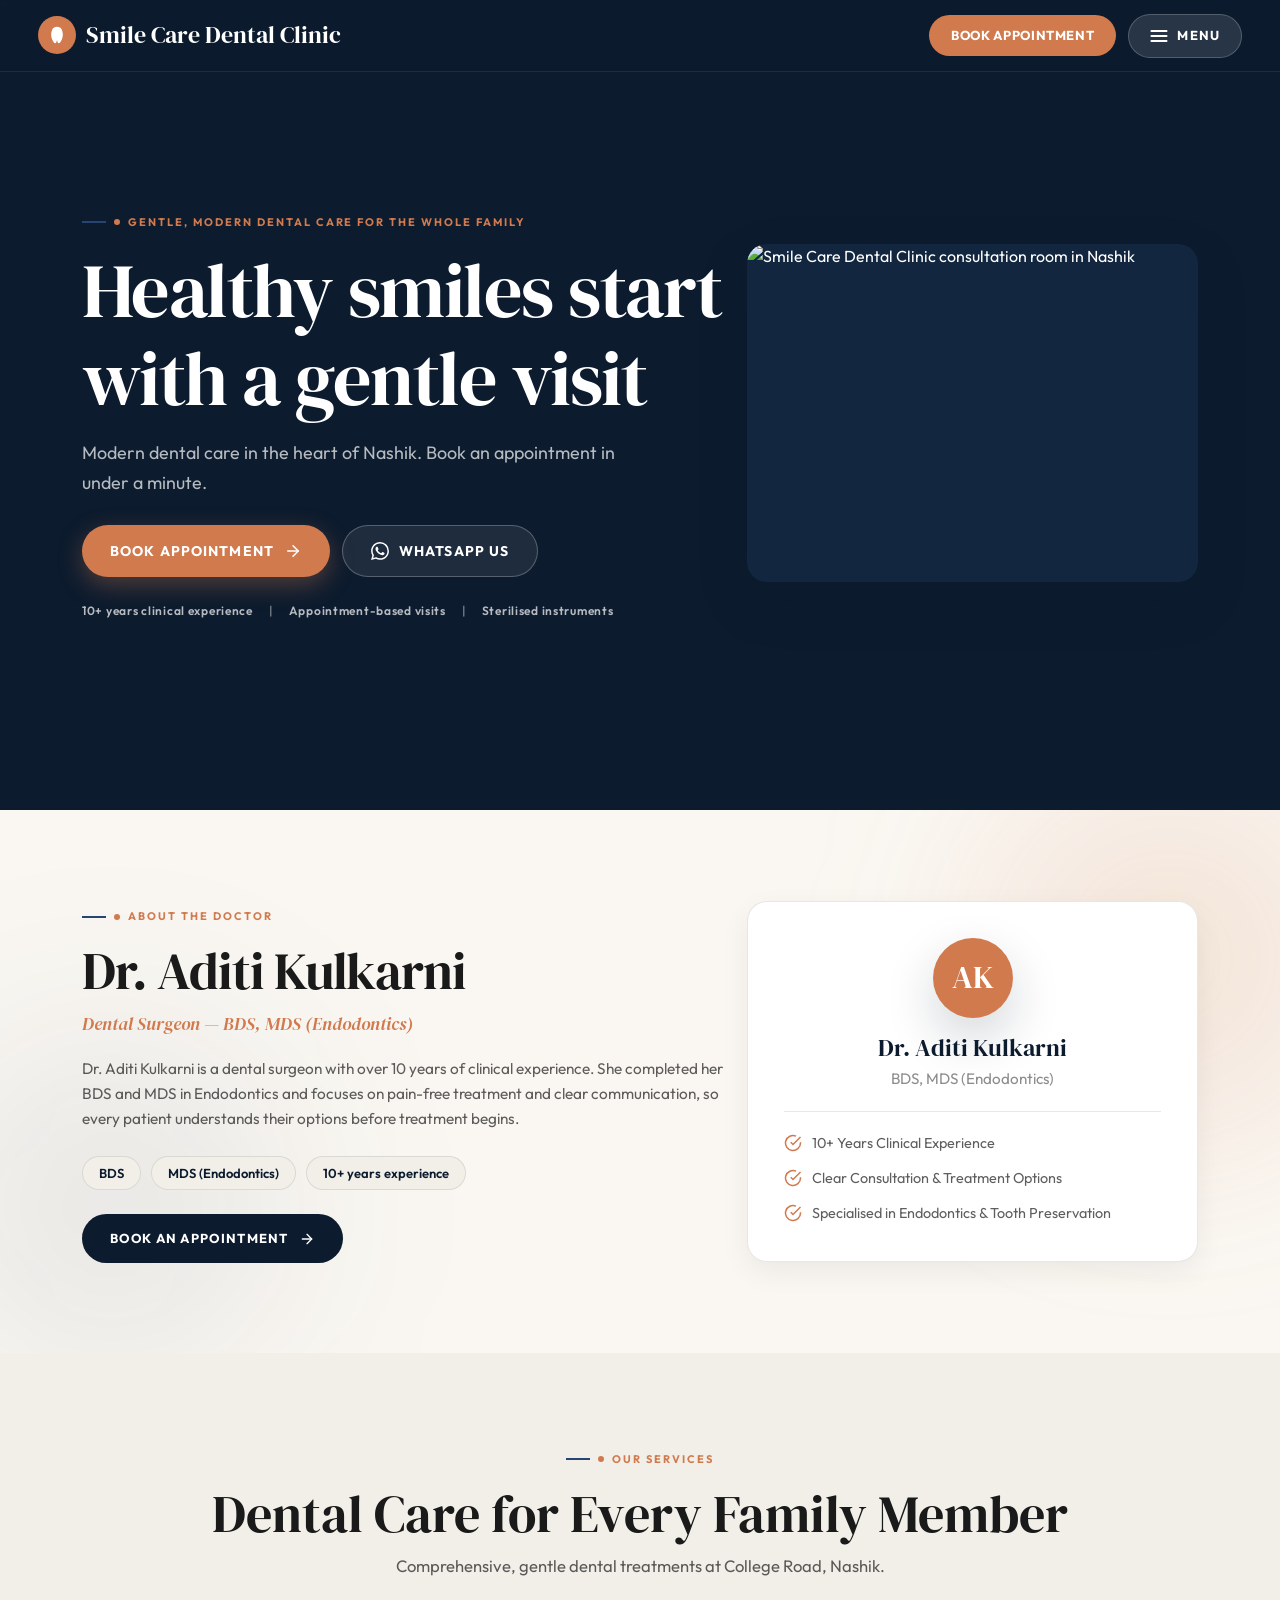
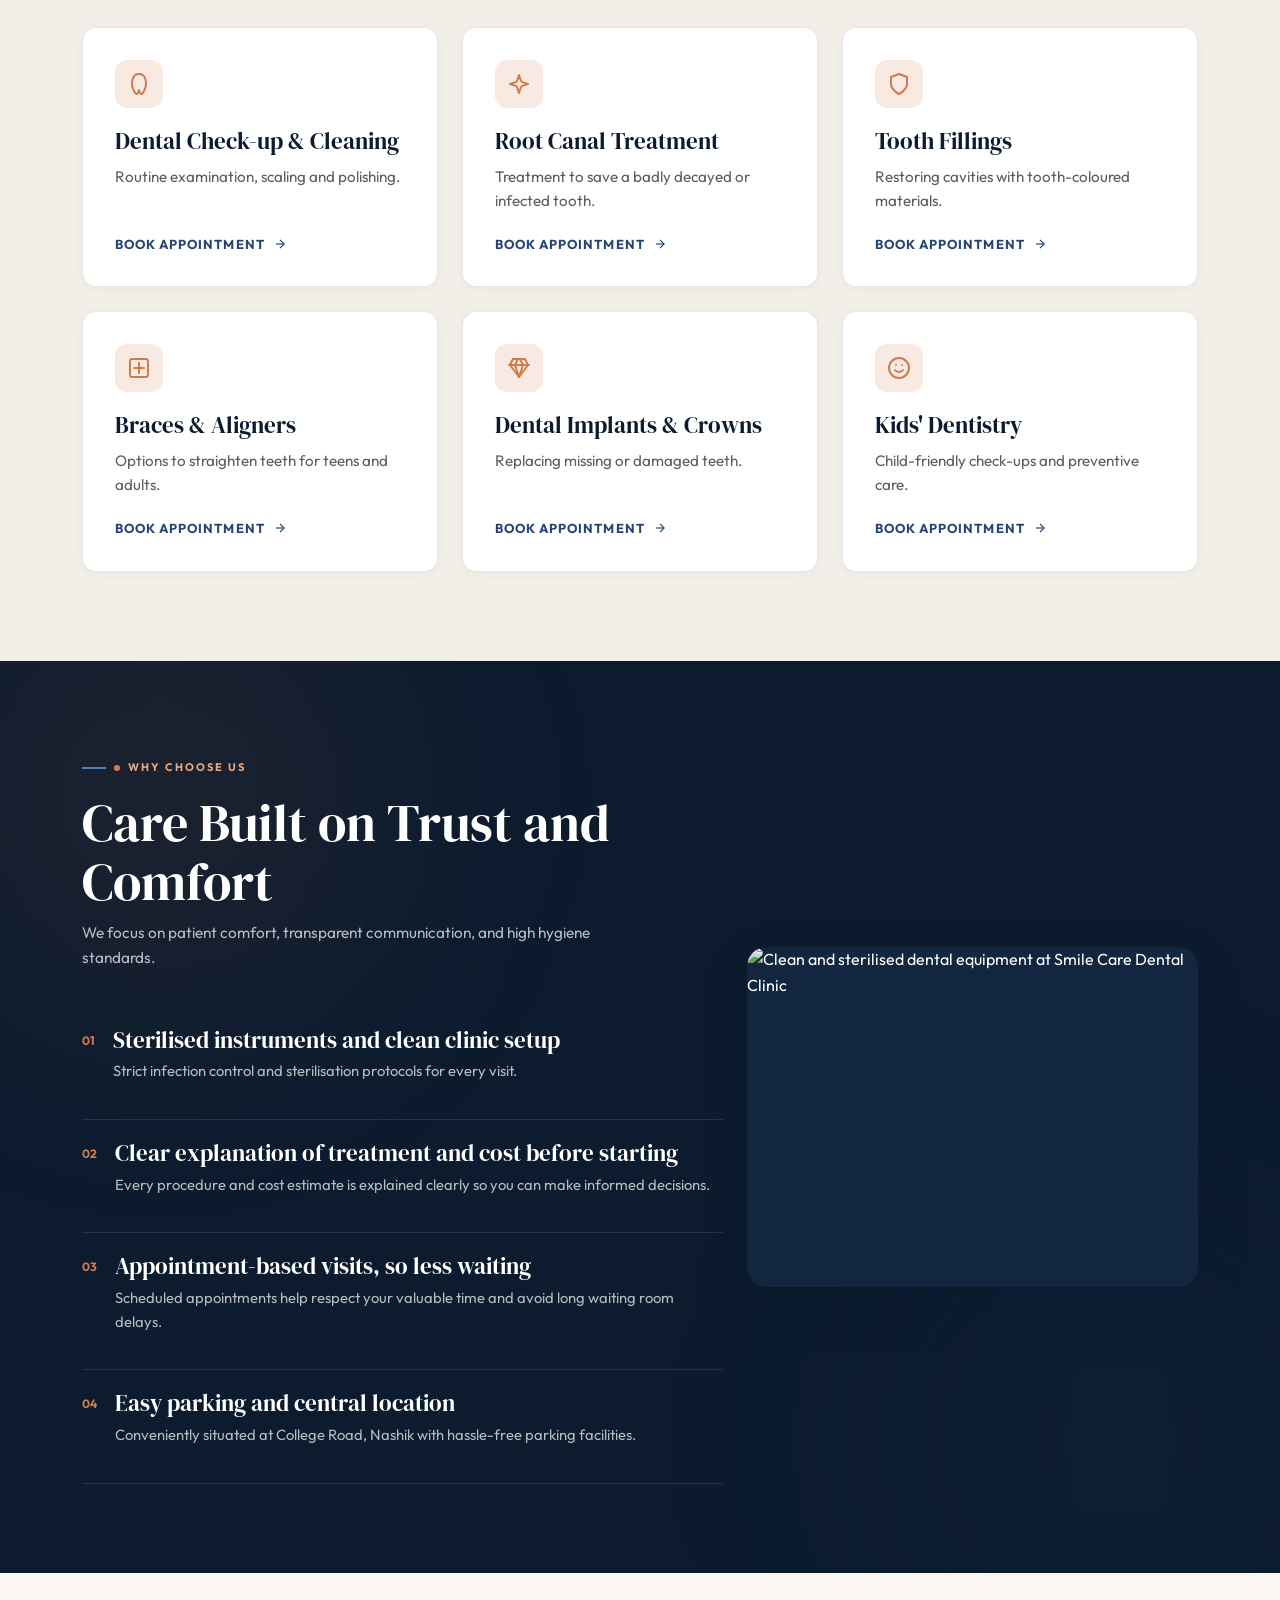
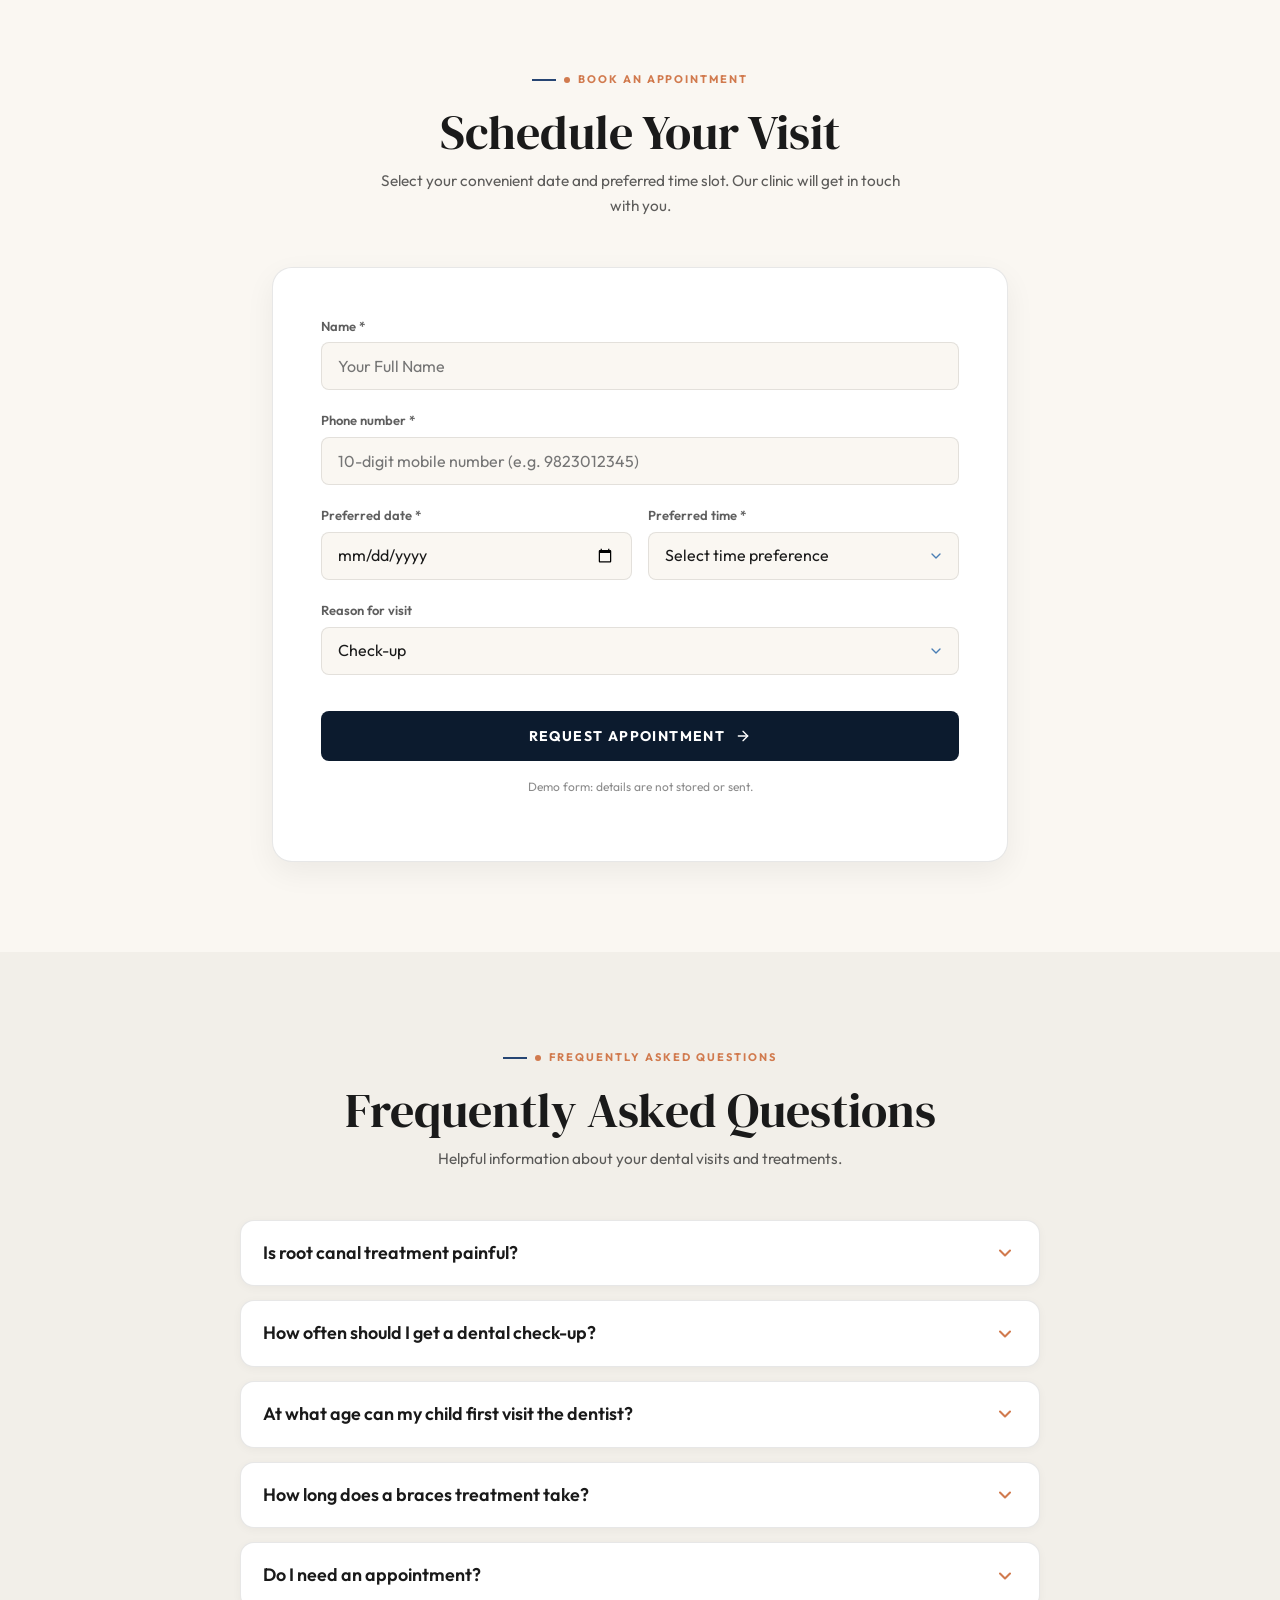
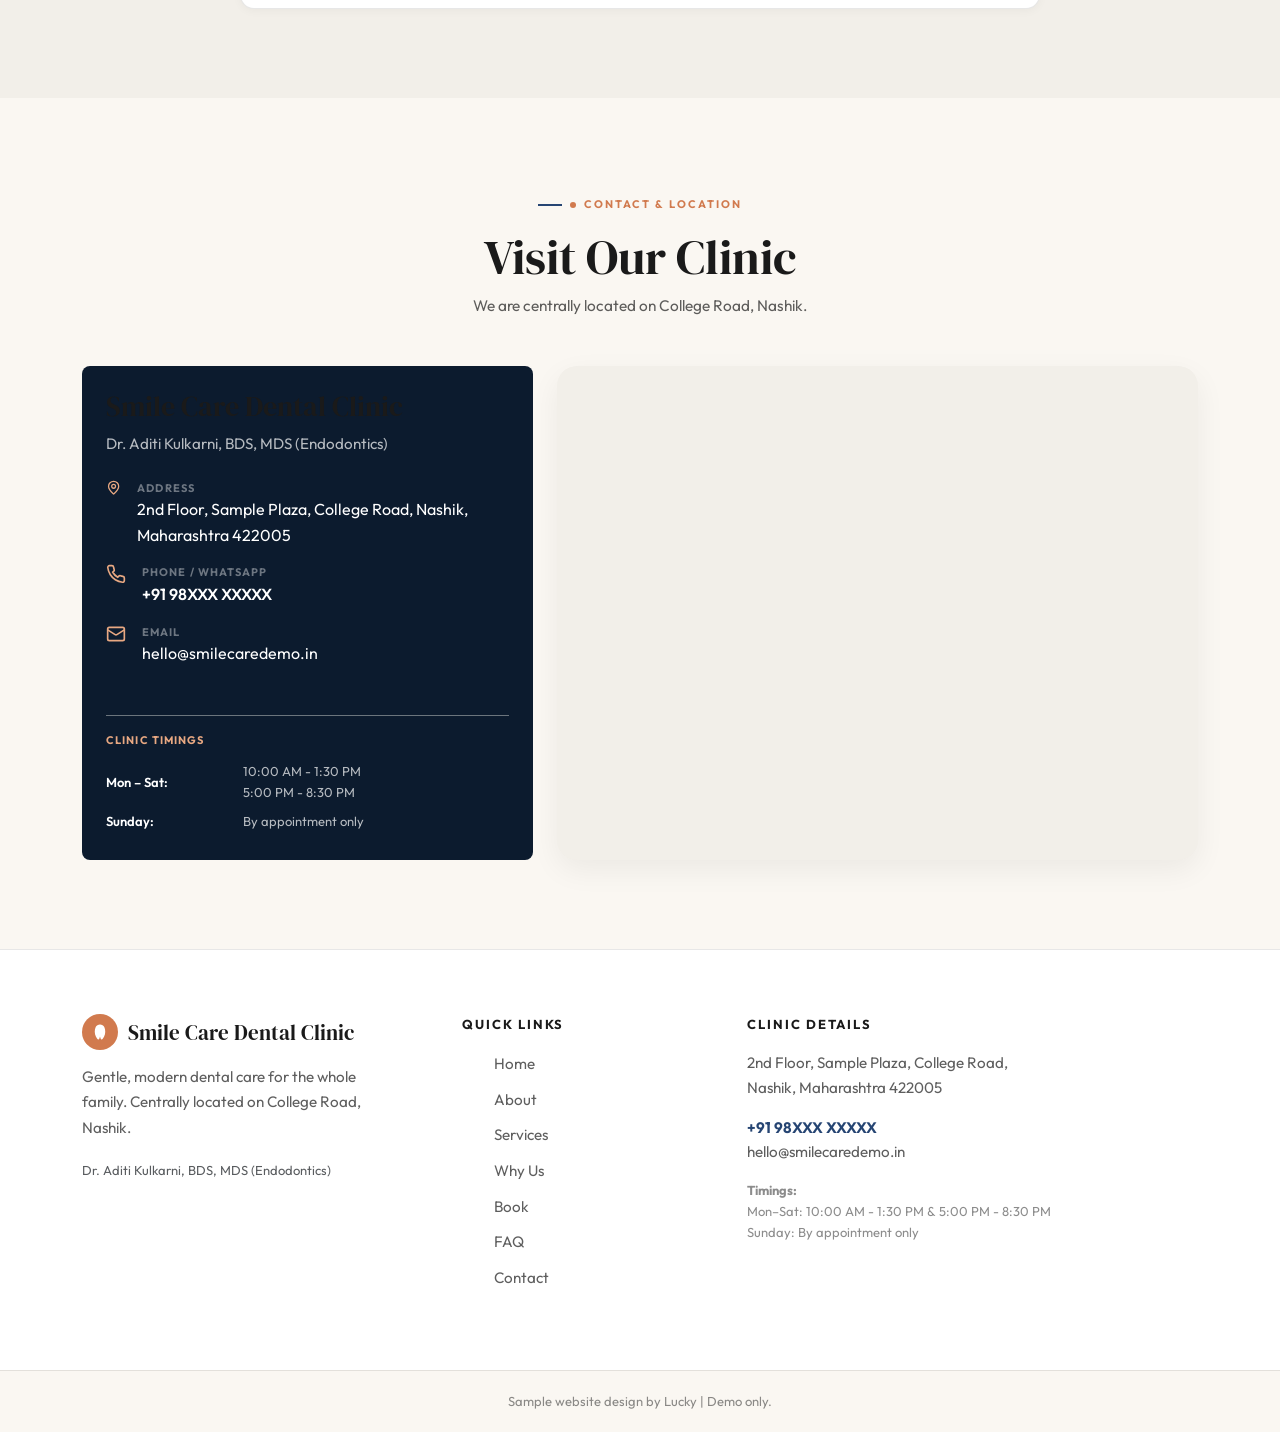
==== commit bcce16d2: "Update site content and structure to match smile-care-website-prompt-and-docs.md exactly" ====
--- a/index.html
+++ b/index.html
@@ -3,18 +3,20 @@
 <head>
   <meta charset="UTF-8">
   <meta name="viewport" content="width=device-width, initial-scale=1.0, viewport-fit=cover">
-  <title>Best Dental Clinic in Nashik | [Clinic Name] — Teeth Cleaning, Root Canal, Braces & Implants</title>
-  <meta name="description" content="Visit [Clinic Name], a premier dental clinic in Nashik offering teeth cleaning, root canal, braces, and implants. Book your appointment today for a brighter smile.">
-  <meta name="keywords" content="dental clinic Nashik, dentist Nashik, teeth cleaning, root canal, braces, implants, best dentist in Nashik">
+  <title>Smile Care Dental Clinic | Gentle Dental Care in Nashik</title>
+  
+  <!-- SEO & Meta Tags -->
+  <meta name="description" content="Gentle, modern dental care for the whole family at College Road, Nashik. Check-ups, root canal, braces, implants and kids' dentistry. Book online.">
+  <meta name="robots" content="noindex, nofollow">
   <link rel="canonical" href="#">
 
   <!-- Open Graph -->
-  <meta property="og:title" content="[Clinic Name] — Dental Clinic in Nashik">
-  <meta property="og:description" content="Premium dental care in Nashik — teeth cleaning, root canal, braces, and implants. Expert dentists, modern equipment.">
+  <meta property="og:title" content="Smile Care Dental Clinic | Gentle Dental Care in Nashik">
+  <meta property="og:description" content="Gentle, modern dental care for the whole family at College Road, Nashik. Check-ups, root canal, braces, implants and kids' dentistry.">
   <meta property="og:type" content="website">
   <meta property="og:url" content="#">
-  <!-- PLACEHOLDER: og:image — replace with clinic's hero photo -->
-  <meta property="og:image" content="https://placehold.co/1200x630/0C1B2E/FAF7F2?text=Clinic+Name">
+  <!-- REPLACE: replace with chosen dental image + credit (Unsplash licence) -->
+  <meta property="og:image" content="https://images.unsplash.com/photo-1629909613654-28e377c37b09?auto=format&fit=crop&w=1200&q=70">
 
   <!-- Twitter Card -->
   <meta name="twitter:card" content="summary_large_image">
@@ -27,25 +29,26 @@
   <!-- Bootstrap 5 CDN -->
   <link href="https://cdn.jsdelivr.net/npm/bootstrap@5.3.3/dist/css/bootstrap.min.css" rel="stylesheet">
 
-  <!-- Custom CSS (Mobile-First) -->
+  <!-- Custom Stylesheets -->
   <link rel="stylesheet" href="style.css">
   <link rel="stylesheet" href="css/style.css">
 
-  <!-- Favicon placeholder -->
+  <!-- Favicon: Inline Tooth SVG Data URI -->
   <link rel="icon" href="data:image/svg+xml,<svg xmlns='http://www.w3.org/2000/svg' viewBox='0 0 100 100'><text y='.9em' font-size='90'>🦷</text></svg>">
 
-  <!-- JSON-LD Structured Data -->
+  <!-- JSON-LD Structured Data for Dentist -->
   <script type="application/ld+json">
   {
     "@context": "https://schema.org",
     "@type": "Dentist",
-    "name": "[Clinic Name]",
-    "description": "Premier dental clinic in Nashik offering teeth cleaning, root canal, braces, implants and more.",
-    "url": "#",
-    "telephone": "+91XXXXXXXXXX",
+    "name": "Smile Care Dental Clinic",
+    "description": "Gentle, modern dental care for the whole family at College Road, Nashik.",
+    "url": "https://smilecaredemo.in",
+    "telephone": "+91 98XXX XXXXX",
+    "email": "hello@smilecaredemo.in",
     "address": {
       "@type": "PostalAddress",
-      "streetAddress": "[Street Address]",
+      "streetAddress": "2nd Floor, Sample Plaza, College Road",
       "addressLocality": "Nashik",
       "addressRegion": "Maharashtra",
       "postalCode": "422005",
@@ -56,7 +59,13 @@
         "@type": "OpeningHoursSpecification",
         "dayOfWeek": ["Monday","Tuesday","Wednesday","Thursday","Friday","Saturday"],
         "opens": "10:00",
-        "closes": "21:00"
+        "closes": "13:30"
+      },
+      {
+        "@type": "OpeningHoursSpecification",
+        "dayOfWeek": ["Monday","Tuesday","Wednesday","Thursday","Friday","Saturday"],
+        "opens": "17:00",
+        "closes": "20:30"
       },
       {
         "@type": "OpeningHoursSpecification",
@@ -71,19 +80,19 @@
 </head>
 <body>
 
-  <!-- ========== NAVIGATION ========== -->
+  <!-- ========== 1. STICKY NAVBAR ========== -->
   <nav class="site-nav" id="mainNav" role="navigation" aria-label="Primary navigation">
     <div class="nav-inner">
-      <a href="#home" class="nav-logo" aria-label="[Clinic Name] Home">
+      <a href="#home" class="nav-logo" aria-label="Smile Care Dental Clinic Home">
         <span class="logo-icon">
           <!-- Tooth SVG Icon -->
           <svg viewBox="0 0 24 24" xmlns="http://www.w3.org/2000/svg"><path d="M12 2C9.5 2 7.2 3.3 6.3 5.3C5.4 7.3 5 9.5 5 11.5C5 14 5.5 16 6.5 18C7.5 20 8.5 22 10 22C11 22 11.5 20 12 18C12.5 20 13 22 14 22C15.5 22 16.5 20 17.5 18C18.5 16 19 14 19 11.5C19 9.5 18.6 7.3 17.7 5.3C16.8 3.3 14.5 2 12 2Z"/></svg>
         </span>
-        <span class="logo-text">[Clinic Name]</span>
+        <span class="logo-text">Smile Care Dental Clinic</span>
       </a>
 
       <div class="nav-actions">
-        <a href="#contact" class="nav-book-btn d-none d-md-inline-flex">Book Appointment</a>
+        <a href="#book" class="nav-book-btn d-none d-md-inline-flex">Book Appointment</a>
         <button class="menu-btn" id="menuToggle" aria-label="Open navigation menu" aria-expanded="false" aria-controls="menuOverlay">
           <svg width="20" height="20" viewBox="0 0 24 24" fill="none" stroke="currentColor" stroke-width="2.5" stroke-linecap="round"><line x1="3" y1="6" x2="21" y2="6"/><line x1="3" y1="12" x2="21" y2="12"/><line x1="3" y1="18" x2="21" y2="18"/></svg>
           <span>Menu</span>
@@ -98,12 +107,12 @@
     <ul class="menu-links">
       <li><a href="#home" data-menu-link>Home</a></li>
       <li><a href="#about" data-menu-link>About</a></li>
-      <li><a href="#treatments" data-menu-link>Services</a></li>
+      <li><a href="#services" data-menu-link>Services</a></li>
       <li><a href="#why" data-menu-link>Why Us</a></li>
-      <li><a href="#contact" data-menu-link>Book Visit</a></li>
+      <li><a href="#book" data-menu-link>Book</a></li>
       <li><a href="#faq" data-menu-link>FAQ</a></li>
-      <li><a href="#location" data-menu-link>Contact</a></li>
-      <li><a href="#contact" class="cta-link" data-menu-link>
+      <li><a href="#contact" data-menu-link>Contact</a></li>
+      <li><a href="#book" class="cta-link" data-menu-link>
         Book Appointment
         <svg width="16" height="16" viewBox="0 0 24 24" fill="none" stroke="currentColor" stroke-width="2" stroke-linecap="round" stroke-linejoin="round"><path d="M7 7h10v10"/><path d="M7 17 17 7"/></svg>
       </a></li>
@@ -111,11 +120,11 @@
   </div>
 
 
-  <!-- ========== HERO ========== -->
+  <!-- ========== 2. HERO ========== -->
   <section class="hero" id="home">
     <div class="hero-bg d-none d-lg-block">
-      <!-- PLACEHOLDER: Replace with clinic interior / smiling patient photo -->
-      <img src="https://placehold.co/1920x1080/0C1B2E/1A3358?text=Clinic+Hero+Photo" alt="[Clinic Name] — modern dental clinic interior in Nashik" loading="eager">
+      <!-- REPLACE: replace with chosen dental clinic image + credit (Unsplash photo-1629909613654-28e377c37b09) -->
+      <img src="https://images.unsplash.com/photo-1629909613654-28e377c37b09?auto=format&fit=crop&w=1920&q=70" alt="Smile Care Dental Clinic interior in Nashik" loading="eager" width="1920" height="1080">
     </div>
     <div class="hero-overlay d-none d-lg-block"></div>
 
@@ -126,34 +135,38 @@
           <div class="label-tag mb-3 hero-tag">
             <span class="line"></span>
             <span class="dot"></span>
-            Premier Dental Clinic in Nashik
-          </div>
-          <h1 class="hero-title reveal">Redefining<br><em>Dental Care</em></h1>
-          <p class="hero-sub reveal">Modern dental care in the heart of Nashik. Gentle procedures, modern diagnostics, and dedicated patient care for every smile.</p>
+            Gentle, modern dental care for the whole family
+          </div>
+          <h1 class="hero-title reveal">Healthy smiles start with a gentle visit</h1>
+          <p class="hero-sub reveal">Modern dental care in the heart of Nashik. Book an appointment in under a minute.</p>
           
           <!-- Hero CTA buttons (Stack full-width on mobile) -->
           <div class="hero-cta-group reveal" style="transition-delay: 0.15s;">
-            <a href="#contact" class="btn-hero-primary">
-              <span>Book Your Visit</span>
+            <a href="#book" class="btn-hero-primary">
+              <span>Book Appointment</span>
               <svg width="18" height="18" viewBox="0 0 24 24" fill="none" stroke="currentColor" stroke-width="2" stroke-linecap="round" stroke-linejoin="round"><path d="M5 12h14"/><path d="m12 5 7 7-7 7"/></svg>
             </a>
-            <a href="https://wa.me/91XXXXXXXXXX" target="_blank" rel="noopener noreferrer" class="btn-hero-secondary">
+            <a href="https://wa.me/9198XXXXXXXX?text=Hello%20Smile%20Care%2C%20I%20would%20like%20to%20book%20an%20appointment." target="_blank" rel="noopener noreferrer" class="btn-hero-secondary">
               <svg width="18" height="18" viewBox="0 0 24 24" fill="currentColor"><path d="M17.472 14.382c-.297-.149-1.758-.867-2.03-.967-.273-.099-.471-.148-.67.15-.197.297-.767.966-.94 1.164-.173.199-.347.223-.644.075-.297-.15-1.255-.463-2.39-1.475-.883-.788-1.48-1.761-1.653-2.059-.173-.297-.018-.458.13-.606.134-.133.298-.347.446-.52.149-.174.198-.298.298-.497.099-.198.05-.371-.025-.52-.075-.149-.669-1.612-.916-2.207-.242-.579-.487-.5-.669-.51-.173-.008-.371-.01-.57-.01-.198 0-.52.074-.792.372-.272.297-1.04 1.016-1.04 2.479 0 1.462 1.067 2.877 1.215 3.076.149.198 2.096 3.2 5.077 4.487.709.306 1.262.489 1.694.625.712.227 1.36.195 1.871.118.571-.085 1.758-.719 2.006-1.413.248-.694.248-1.289.173-1.413-.074-.124-.272-.198-.57-.347m-5.421 7.403h-.004a9.87 9.87 0 01-5.031-1.378l-.361-.214-3.741.982.998-3.648-.235-.374a9.86 9.86 0 01-1.51-5.26c.001-5.45 4.436-9.884 9.888-9.884 2.64 0 5.122 1.03 6.988 2.898a9.825 9.825 0 012.893 6.994c-.003 5.45-4.437 9.884-9.885 9.884m8.413-18.297A11.815 11.815 0 0012.05 0C5.495 0 .16 5.335.157 11.892c0 2.096.547 4.142 1.588 5.945L.057 24l6.305-1.654a11.882 11.882 0 005.683 1.448h.005c6.554 0 11.89-5.335 11.893-11.893a11.821 11.821 0 00-3.48-8.413z"/></svg>
               <span>WhatsApp Us</span>
             </a>
           </div>
 
+          <!-- Trust Strip (Facts only) -->
           <div class="hero-trust-strip reveal">
-            <span class="trust-pill">✓ 10+ Years Experience</span>
-            <span class="trust-pill">✓ Pain-Free Care</span>
-            <span class="trust-pill">✓ Modern Sterilization</span>
+            <span class="trust-pill">10+ years clinical experience</span>
+            <span class="trust-sep">|</span>
+            <span class="trust-pill">Appointment-based visits</span>
+            <span class="trust-sep">|</span>
+            <span class="trust-pill">Sterilised instruments</span>
           </div>
         </div>
 
         <!-- Hero Image (Image below text on mobile) -->
         <div class="col-12 col-lg-5 hero-img-col order-2 reveal" style="transition-delay: 0.2s;">
           <div class="hero-img-box">
-            <img src="https://placehold.co/800x600/0C1B2E/1A3358?text=Clinic+Hero+Photo" alt="[Clinic Name] — modern dental clinic interior in Nashik" loading="eager">
+            <!-- REPLACE: replace with chosen clinic interior photo + credit (Unsplash photo-1588776814546-1ffcf47267a5) -->
+            <img src="https://images.unsplash.com/photo-1588776814546-1ffcf47267a5?auto=format&fit=crop&w=800&q=70" alt="Smile Care Dental Clinic consultation room in Nashik" loading="eager" width="800" height="600">
           </div>
         </div>
       </div>
@@ -161,116 +174,85 @@
   </section>
 
 
-  <!-- ========== ABOUT ========== -->
+  <!-- ========== 3. ABOUT THE DOCTOR ========== -->
   <section class="about-section section-pad" id="about">
     <div class="blur-accent top-right"></div>
     <div class="blur-accent bottom-left"></div>
     <div class="container">
       <div class="row about-grid gy-5 align-items-center">
 
-        <!-- Left: Text -->
-        <div class="col-12 col-lg-5 order-1 reveal">
+        <!-- Left: Exact Doctor Bio -->
+        <div class="col-12 col-lg-7 order-1 reveal">
           <div class="label-tag mb-3">
             <span class="line"></span>
             <span class="dot"></span>
-            About Us
+            About the Doctor
           </div>
           <div class="about-text">
-            <h2>Crafting Smiles, <span>Empowering Lives</span></h2>
-            <p>At <strong>[Clinic Name]</strong>, we combine clinical precision with compassionate care. Our clinic in Nashik is equipped with state-of-the-art dental technology, ensuring every procedure is gentle, precise, and tailored to your comfort.</p>
-            <p>From routine cleanings to advanced dental implants, our team is dedicated to preserving your natural teeth and restoring your confident smile.</p>
-            <a href="#contact" class="btn-consult mt-3">
-              Book a Consultation
-              <svg width="16" height="16" viewBox="0 0 24 24" fill="none" stroke="currentColor" stroke-width="2" stroke-linecap="round" stroke-linejoin="round"><path d="M5 12h14"/><path d="m12 5 7 7-7 7"/></svg>
-            </a>
-          </div>
-        </div>
-
-        <!-- Right: Images grid -->
-        <div class="col-12 col-lg-7 order-2 reveal" style="transition-delay: 0.1s;">
-          <div class="about-images">
-            <!-- PLACEHOLDER: Replace with reception / waiting-area photo -->
-            <div class="about-img-box">
-              <img src="https://placehold.co/640x420/E5E1DA/1A3358?text=Clinic+Reception" alt="[Clinic Name] reception area">
-            </div>
-            <!-- PLACEHOLDER: Replace with dental equipment / chair photo -->
-            <div class="about-img-box">
-              <img src="https://placehold.co/640x420/E5E1DA/1A3358?text=Dental+Equipment" alt="Modern dental equipment">
-              <div class="overlay-badge">
-                <svg width="16" height="16" viewBox="0 0 24 24" fill="none" stroke="currentColor" stroke-width="2"><path d="m15.477 12.89 1.515 8.526a.5.5 0 0 1-.81.47l-3.58-2.687a1 1 0 0 0-1.197 0l-3.586 2.686a.5.5 0 0 1-.81-.469l1.514-8.526"/><circle cx="12" cy="8" r="6"/></svg>
-                <span>Trusted Clinic</span>
+            <h2>Dr. Aditi Kulkarni</h2>
+            <p class="doctor-sub">Dental Surgeon — BDS, MDS (Endodontics)</p>
+            <p>Dr. Aditi Kulkarni is a dental surgeon with over 10 years of clinical experience. She completed her BDS and MDS in Endodontics and focuses on pain-free treatment and clear communication, so every patient understands their options before treatment begins.</p>
+            
+            <!-- Qualification Chips -->
+            <div class="doc-chips mt-4">
+              <span class="doc-chip">BDS</span>
+              <span class="doc-chip">MDS (Endodontics)</span>
+              <span class="doc-chip">10+ years experience</span>
+            </div>
+
+            <div class="mt-4">
+              <a href="#book" class="btn-consult">
+                Book an Appointment
+                <svg width="16" height="16" viewBox="0 0 24 24" fill="none" stroke="currentColor" stroke-width="2" stroke-linecap="round" stroke-linejoin="round"><path d="M5 12h14"/><path d="m12 5 7 7-7 7"/></svg>
+              </a>
+            </div>
+          </div>
+        </div>
+
+        <!-- Right: Doctor Placeholder / Neutral Clinic Card (No real photo) -->
+        <div class="col-12 col-lg-5 order-2 reveal" style="transition-delay: 0.1s;">
+          <div class="doctor-card-box">
+            <div class="doctor-avatar-badge">
+              <div class="initials-avatar">AK</div>
+            </div>
+            <div class="doctor-card-content">
+              <h3>Dr. Aditi Kulkarni</h3>
+              <p class="designation">BDS, MDS (Endodontics)</p>
+              <div class="card-features">
+                <div class="feature-line">
+                  <svg width="18" height="18" viewBox="0 0 24 24" fill="none" stroke="currentColor" stroke-width="2"><path d="M22 11.08V12a10 10 0 1 1-5.93-9.14"/><polyline points="22 4 12 14.01 9 11.01"/></svg>
+                  <span>10+ Years Clinical Experience</span>
+                </div>
+                <div class="feature-line">
+                  <svg width="18" height="18" viewBox="0 0 24 24" fill="none" stroke="currentColor" stroke-width="2"><path d="M22 11.08V12a10 10 0 1 1-5.93-9.14"/><polyline points="22 4 12 14.01 9 11.01"/></svg>
+                  <span>Clear Consultation & Treatment Options</span>
+                </div>
+                <div class="feature-line">
+                  <svg width="18" height="18" viewBox="0 0 24 24" fill="none" stroke="currentColor" stroke-width="2"><path d="M22 11.08V12a10 10 0 1 1-5.93-9.14"/><polyline points="22 4 12 14.01 9 11.01"/></svg>
+                  <span>Specialised in Endodontics & Tooth Preservation</span>
+                </div>
               </div>
             </div>
-            <!-- PLACEHOLDER: Replace with clinic-team / patient-care photo -->
-            <div class="about-img-box wide">
-              <img src="https://placehold.co/1280x400/E5E1DA/1A3358?text=Patient+Care" alt="Caring dental team">
-            </div>
-          </div>
-        </div>
-      </div>
-
-      <!-- Stats Strip -->
-      <div class="stats-strip reveal" style="transition-delay: 0.2s;">
-        <div class="row g-3">
-          <div class="col-6 col-lg-3">
-            <div class="stat-box">
-              <div class="corner-accent"></div>
-              <div class="stat-icon">
-                <svg viewBox="0 0 24 24" stroke-linecap="round" stroke-linejoin="round"><circle cx="12" cy="12" r="10"/><path d="M12 2a14.5 14.5 0 0 0 0 20 14.5 14.5 0 0 0 0-20"/><path d="M2 12h20"/></svg>
-              </div>
-              <div class="stat-number" data-count="5000">0</div>
-              <div class="stat-label">Happy Patients</div>
-            </div>
-          </div>
-          <div class="col-6 col-lg-3">
-            <div class="stat-box">
-              <div class="corner-accent"></div>
-              <div class="stat-icon">
-                <svg viewBox="0 0 24 24" stroke-linecap="round" stroke-linejoin="round"><path d="m15.477 12.89 1.515 8.526a.5.5 0 0 1-.81.47l-3.58-2.687a1 1 0 0 0-1.197 0l-3.586 2.686a.5.5 0 0 1-.81-.469l1.514-8.526"/><circle cx="12" cy="8" r="6"/></svg>
-              </div>
-              <div class="stat-number" data-count="10">0</div>
-              <div class="stat-label">Years Exp</div>
-            </div>
-          </div>
-          <div class="col-6 col-lg-3">
-            <div class="stat-box">
-              <div class="corner-accent"></div>
-              <div class="stat-icon">
-                <svg viewBox="0 0 24 24" stroke-linecap="round" stroke-linejoin="round"><path d="M12.83 2.18a2 2 0 0 0-1.66 0L2.6 6.08a1 1 0 0 0 0 1.83l8.58 3.91a2 2 0 0 0 1.66 0l8.58-3.9a1 1 0 0 0 0-1.83z"/><path d="M2 12a1 1 0 0 0 .58.91l8.6 3.91a2 2 0 0 0 1.65 0l8.58-3.9A1 1 0 0 0 22 12"/><path d="M2 17a1 1 0 0 0 .58.91l8.6 3.91a2 2 0 0 0 1.65 0l8.58-3.9A1 1 0 0 0 22 17"/></svg>
-              </div>
-              <div class="stat-number" data-count="15">0</div>
-              <div class="stat-label">Treatments</div>
-            </div>
-          </div>
-          <div class="col-6 col-lg-3">
-            <div class="stat-box">
-              <div class="corner-accent"></div>
-              <div class="stat-icon">
-                <svg viewBox="0 0 24 24" stroke-linecap="round" stroke-linejoin="round"><path d="M11.525 2.295a.53.53 0 0 1 .95 0l2.31 4.679a2.123 2.123 0 0 0 1.595 1.16l5.166.756a.53.53 0 0 1 .294.904l-3.736 3.638a2.123 2.123 0 0 0-.611 1.878l.882 5.14a.53.53 0 0 1-.771.56l-4.618-2.428a2.122 2.122 0 0 0-1.973 0L6.396 21.01a.53.53 0 0 1-.77-.56l.881-5.139a2.122 2.122 0 0 0-.611-1.879L2.16 9.795a.53.53 0 0 1 .294-.906l5.165-.755a2.122 2.122 0 0 0 1.597-1.16z"/></svg>
-              </div>
-              <div class="stat-number">4.8</div>
-              <div class="stat-label">Google Rating</div>
-            </div>
-          </div>
-        </div>
-      </div>
-
+          </div>
+        </div>
+
+      </div>
     </div>
   </section>
 
 
-  <!-- ========== TREATMENTS / SERVICES ========== -->
-  <!-- Requirements: 1 column on mobile, 2 on tablet, 3 on desktop -->
-  <section class="treatments-section section-pad" id="treatments">
+  <!-- ========== 4. SERVICES (EXACTLY 6 CARDS) ========== -->
+  <!-- Requirements: 1 col mobile, 2 tablet, 3 desktop -->
+  <section class="treatments-section section-pad" id="services">
     <div class="container">
-      <div class="reveal mb-5">
-        <div class="label-tag mb-3">
+      <div class="reveal mb-5 text-center">
+        <div class="label-tag mb-3 mx-auto" style="justify-content: center;">
           <span class="line"></span>
           <span class="dot"></span>
           Our Services
         </div>
-        <h2 class="treatments-heading">The Art of Modern Dentistry</h2>
-        <p class="treatments-sub">Comprehensive dental care for every smile in Nashik.</p>
+        <h2 class="treatments-heading">Dental Care for Every Family Member</h2>
+        <p class="treatments-sub" style="max-width: 600px; margin: 0 auto;">Comprehensive, gentle dental treatments at College Road, Nashik.</p>
       </div>
 
       <!-- Services Responsive Grid: 1 col on mobile, 2 on tablet, 3 on desktop -->
@@ -281,11 +263,11 @@
             <div class="service-icon">
               <svg viewBox="0 0 24 24" fill="none" stroke="currentColor" stroke-width="2" stroke-linecap="round" stroke-linejoin="round"><path d="M12 2C9.5 2 7.2 3.3 6.3 5.3C5.4 7.3 5 9.5 5 11.5C5 14 5.5 16 6.5 18C7.5 20 8.5 22 10 22C11 22 11.5 20 12 18C12.5 20 13 22 14 22C15.5 22 16.5 20 17.5 18C18.5 16 19 14 19 11.5C19 9.5 18.6 7.3 17.7 5.3C16.8 3.3 14.5 2 12 2Z"/></svg>
             </div>
-            <h3 class="service-title">Teeth Cleaning & Polishing</h3>
-            <p class="service-desc">Professional scaling and polishing to remove plaque, tartar, and stains for a fresher, brighter smile.</p>
-            <a href="#contact" class="service-link">
+            <h3 class="service-title">Dental Check-up & Cleaning</h3>
+            <p class="service-desc">Routine examination, scaling and polishing.</p>
+            <a href="#book" class="service-link">
               <span>Book Appointment</span>
-              <svg width="14" height="14" viewBox="0 0 24 24" fill="none" stroke="currentColor" stroke-width="2" stroke-linecap="round" stroke-linejoin="round"><path d="M5 12h14"/><path d="m12 5 7 7-7 7"/></svg>
+              <svg width="14" height="14" viewBox="0 0 24 24" fill="none" stroke="currentColor" stroke-width="2"><path d="M5 12h14"/><path d="m12 5 7 7-7 7"/></svg>
             </a>
           </div>
         </div>
@@ -297,10 +279,10 @@
               <svg viewBox="0 0 24 24" fill="none" stroke="currentColor" stroke-width="2" stroke-linecap="round" stroke-linejoin="round"><path d="m12 3-1.9 5.8a2 2 0 0 1-1.3 1.3L3 12l5.8 1.9a2 2 0 0 1 1.3 1.3L12 21l1.9-5.8a2 2 0 0 1 1.3-1.3L21 12l-5.8-1.9a2 2 0 0 1-1.3-1.3Z"/></svg>
             </div>
             <h3 class="service-title">Root Canal Treatment</h3>
-            <p class="service-desc">Painless root canal therapy to save infected teeth with modern rotary instruments and apex locators.</p>
-            <a href="#contact" class="service-link">
+            <p class="service-desc">Treatment to save a badly decayed or infected tooth.</p>
+            <a href="#book" class="service-link">
               <span>Book Appointment</span>
-              <svg width="14" height="14" viewBox="0 0 24 24" fill="none" stroke="currentColor" stroke-width="2" stroke-linecap="round" stroke-linejoin="round"><path d="M5 12h14"/><path d="m12 5 7 7-7 7"/></svg>
+              <svg width="14" height="14" viewBox="0 0 24 24" fill="none" stroke="currentColor" stroke-width="2"><path d="M5 12h14"/><path d="m12 5 7 7-7 7"/></svg>
             </a>
           </div>
         </div>
@@ -309,13 +291,13 @@
         <div class="col-12 col-md-6 col-lg-4 reveal" style="transition-delay: 0.1s;">
           <div class="service-card">
             <div class="service-icon">
-              <svg viewBox="0 0 24 24" fill="none" stroke="currentColor" stroke-width="2" stroke-linecap="round" stroke-linejoin="round"><rect width="18" height="18" x="3" y="3" rx="2"/><path d="M7 12h10"/><path d="M12 7v10"/></svg>
-            </div>
-            <h3 class="service-title">Braces & Aligners</h3>
-            <p class="service-desc">Orthodontic braces and clear aligners for all ages to straighten teeth and correct bite issues.</p>
-            <a href="#contact" class="service-link">
+              <svg viewBox="0 0 24 24" fill="none" stroke="currentColor" stroke-width="2" stroke-linecap="round" stroke-linejoin="round"><path d="M12 22s8-4 8-10V5l-8-3-8 3v7c0 6 8 10 8 10z"/></svg>
+            </div>
+            <h3 class="service-title">Tooth Fillings</h3>
+            <p class="service-desc">Restoring cavities with tooth-coloured materials.</p>
+            <a href="#book" class="service-link">
               <span>Book Appointment</span>
-              <svg width="14" height="14" viewBox="0 0 24 24" fill="none" stroke="currentColor" stroke-width="2" stroke-linecap="round" stroke-linejoin="round"><path d="M5 12h14"/><path d="m12 5 7 7-7 7"/></svg>
+              <svg width="14" height="14" viewBox="0 0 24 24" fill="none" stroke="currentColor" stroke-width="2"><path d="M5 12h14"/><path d="m12 5 7 7-7 7"/></svg>
             </a>
           </div>
         </div>
@@ -324,13 +306,13 @@
         <div class="col-12 col-md-6 col-lg-4 reveal" style="transition-delay: 0.15s;">
           <div class="service-card">
             <div class="service-icon">
-              <svg viewBox="0 0 24 24" fill="none" stroke="currentColor" stroke-width="2" stroke-linecap="round" stroke-linejoin="round"><path d="M12 2v20"/><path d="M17 5H9.5a3.5 3.5 0 0 0 0 7h5a3.5 3.5 0 0 1 0 7H6"/></svg>
-            </div>
-            <h3 class="service-title">Dental Implants</h3>
-            <p class="service-desc">Permanent tooth replacement with titanium implants — natural-looking, durable, and designed to last a lifetime.</p>
-            <a href="#contact" class="service-link">
+              <svg viewBox="0 0 24 24" fill="none" stroke="currentColor" stroke-width="2" stroke-linecap="round" stroke-linejoin="round"><rect width="18" height="18" x="3" y="3" rx="2"/><path d="M7 12h10"/><path d="M12 7v10"/></svg>
+            </div>
+            <h3 class="service-title">Braces & Aligners</h3>
+            <p class="service-desc">Options to straighten teeth for teens and adults.</p>
+            <a href="#book" class="service-link">
               <span>Book Appointment</span>
-              <svg width="14" height="14" viewBox="0 0 24 24" fill="none" stroke="currentColor" stroke-width="2" stroke-linecap="round" stroke-linejoin="round"><path d="M5 12h14"/><path d="m12 5 7 7-7 7"/></svg>
+              <svg width="14" height="14" viewBox="0 0 24 24" fill="none" stroke="currentColor" stroke-width="2"><path d="M5 12h14"/><path d="m12 5 7 7-7 7"/></svg>
             </a>
           </div>
         </div>
@@ -341,11 +323,11 @@
             <div class="service-icon">
               <svg viewBox="0 0 24 24" fill="none" stroke="currentColor" stroke-width="2" stroke-linecap="round" stroke-linejoin="round"><path d="M6 3h12l3 6-9 12L3 9Z"/><path d="M11 3 8 9l4 12 4-12-3-6"/><path d="M2 9h20"/></svg>
             </div>
-            <h3 class="service-title">Crowns & Bridges</h3>
-            <p class="service-desc">Restore damaged or missing teeth with precision-crafted ceramic crowns and bridges for a seamless smile.</p>
-            <a href="#contact" class="service-link">
+            <h3 class="service-title">Dental Implants & Crowns</h3>
+            <p class="service-desc">Replacing missing or damaged teeth.</p>
+            <a href="#book" class="service-link">
               <span>Book Appointment</span>
-              <svg width="14" height="14" viewBox="0 0 24 24" fill="none" stroke="currentColor" stroke-width="2" stroke-linecap="round" stroke-linejoin="round"><path d="M5 12h14"/><path d="m12 5 7 7-7 7"/></svg>
+              <svg width="14" height="14" viewBox="0 0 24 24" fill="none" stroke="currentColor" stroke-width="2"><path d="M5 12h14"/><path d="m12 5 7 7-7 7"/></svg>
             </a>
           </div>
         </div>
@@ -354,52 +336,22 @@
         <div class="col-12 col-md-6 col-lg-4 reveal" style="transition-delay: 0.25s;">
           <div class="service-card">
             <div class="service-icon">
-              <svg viewBox="0 0 24 24" fill="none" stroke="currentColor" stroke-width="2" stroke-linecap="round" stroke-linejoin="round"><circle cx="12" cy="12" r="4"/><path d="M12 2v2"/><path d="M12 20v2"/><path d="m4.93 4.93 1.41 1.41"/><path d="m17.66 17.66 1.41 1.41"/><path d="M2 12h2"/><path d="M20 12h2"/><path d="m6.34 17.66-1.41 1.41"/><path d="m19.07 4.93-1.41 1.41"/></svg>
-            </div>
-            <h3 class="service-title">Teeth Whitening</h3>
-            <p class="service-desc">In-office laser whitening to brighten your smile by multiple shades in a single comfortable sitting.</p>
-            <a href="#contact" class="service-link">
+              <svg viewBox="0 0 24 24" fill="none" stroke="currentColor" stroke-width="2" stroke-linecap="round" stroke-linejoin="round"><circle cx="12" cy="12" r="10"/><path d="M8 14s1.5 2 4 2 4-2 4-2"/><line x1="9" x2="9.01" y1="9" y2="9"/><line x1="15" x2="15.01" y1="9" y2="9"/></svg>
+            </div>
+            <h3 class="service-title">Kids' Dentistry</h3>
+            <p class="service-desc">Child-friendly check-ups and preventive care.</p>
+            <a href="#book" class="service-link">
               <span>Book Appointment</span>
-              <svg width="14" height="14" viewBox="0 0 24 24" fill="none" stroke="currentColor" stroke-width="2" stroke-linecap="round" stroke-linejoin="round"><path d="M5 12h14"/><path d="m12 5 7 7-7 7"/></svg>
+              <svg width="14" height="14" viewBox="0 0 24 24" fill="none" stroke="currentColor" stroke-width="2"><path d="M5 12h14"/><path d="m12 5 7 7-7 7"/></svg>
             </a>
           </div>
         </div>
-
-        <!-- Service 7 -->
-        <div class="col-12 col-md-6 col-lg-4 reveal" style="transition-delay: 0.3s;">
-          <div class="service-card">
-            <div class="service-icon">
-              <svg viewBox="0 0 24 24" fill="none" stroke="currentColor" stroke-width="2" stroke-linecap="round" stroke-linejoin="round"><circle cx="12" cy="12" r="10"/><path d="M8 14s1.5 2 4 2 4-2 4-2"/><line x1="9" x2="9.01" y1="9" y2="9"/><line x1="15" x2="15.01" y1="9" y2="9"/></svg>
-            </div>
-            <h3 class="service-title">Pediatric Dentistry</h3>
-            <p class="service-desc">Gentle, child-friendly dental treatments including fluoride application, sealants, and early orthodontic check-ups.</p>
-            <a href="#contact" class="service-link">
-              <span>Book Appointment</span>
-              <svg width="14" height="14" viewBox="0 0 24 24" fill="none" stroke="currentColor" stroke-width="2" stroke-linecap="round" stroke-linejoin="round"><path d="M5 12h14"/><path d="m12 5 7 7-7 7"/></svg>
-            </a>
-          </div>
-        </div>
-
-        <!-- Service 8 -->
-        <div class="col-12 col-md-6 col-lg-4 reveal" style="transition-delay: 0.35s;">
-          <div class="service-card">
-            <div class="service-icon">
-              <svg viewBox="0 0 24 24" fill="none" stroke="currentColor" stroke-width="2" stroke-linecap="round" stroke-linejoin="round"><path d="M12 2a10 10 0 1 0 10 10A10 10 0 0 0 12 2zm0 18a8 8 0 1 1 8-8 8 8 0 0 1-8 8z"/><path d="M12 6v6l4 2"/></svg>
-            </div>
-            <h3 class="service-title">Smile Makeover</h3>
-            <p class="service-desc">Complete smile transformation using veneers, bonding, and digital smile design for a picture-perfect result.</p>
-            <a href="#contact" class="service-link">
-              <span>Book Appointment</span>
-              <svg width="14" height="14" viewBox="0 0 24 24" fill="none" stroke="currentColor" stroke-width="2" stroke-linecap="round" stroke-linejoin="round"><path d="M5 12h14"/><path d="m12 5 7 7-7 7"/></svg>
-            </a>
-          </div>
-        </div>
       </div>
     </div>
   </section>
 
 
-  <!-- ========== WHY CHOOSE US ========== -->
+  <!-- ========== 5. WHY CHOOSE US (EXACTLY 4 POINTS) ========== -->
   <section class="why-section section-pad" id="why">
     <div class="blur-orb left"></div>
     <div class="blur-orb right"></div>
@@ -411,42 +363,43 @@
             <span class="dot"></span>
             Why Choose Us
           </div>
-          <h2 class="why-heading">Precision <em>Instruments</em></h2>
-          <p class="why-sub">We invest in world-class diagnostic and surgical tools so every procedure is minimally invasive and maximally effective.</p>
+          <h2 class="why-heading">Care Built on Trust and Comfort</h2>
+          <p class="why-sub">We focus on patient comfort, transparent communication, and high hygiene standards.</p>
 
           <div class="why-card">
             <span class="why-num">01</span>
             <div>
-              <h3>Advanced Sterilization</h3>
-              <p>100% autoclaved instruments and strict infection control protocols for your complete safety.</p>
+              <h3>Sterilised instruments and clean clinic setup</h3>
+              <p>Strict infection control and sterilisation protocols for every visit.</p>
             </div>
           </div>
           <div class="why-card">
             <span class="why-num">02</span>
             <div>
-              <h3>Painless Treatments</h3>
-              <p>Modern anaesthesia techniques, rotary endodontics, and gentle hands to ensure a comfortable, anxiety-free experience.</p>
+              <h3>Clear explanation of treatment and cost before starting</h3>
+              <p>Every procedure and cost estimate is explained clearly so you can make informed decisions.</p>
             </div>
           </div>
           <div class="why-card">
             <span class="why-num">03</span>
             <div>
-              <h3>Digital Diagnostics</h3>
-              <p>Digital X-rays with reduced radiation exposure, intraoral cameras, and precise treatment planning.</p>
+              <h3>Appointment-based visits, so less waiting</h3>
+              <p>Scheduled appointments help respect your valuable time and avoid long waiting room delays.</p>
             </div>
           </div>
           <div class="why-card">
             <span class="why-num">04</span>
             <div>
-              <h3>Flexible Timings</h3>
-              <p>Extended hours including evenings and Sunday appointments to fit your busy schedule.</p>
-            </div>
-          </div>
-        </div>
+              <h3>Easy parking and central location</h3>
+              <p>Conveniently situated at College Road, Nashik with hassle-free parking facilities.</p>
+            </div>
+          </div>
+        </div>
+
         <div class="col-12 col-lg-5 reveal" style="transition-delay: 0.1s;">
           <div class="why-image-col">
-            <!-- PLACEHOLDER: Replace with dental-tech / clinic-equipment photo -->
-            <img src="https://placehold.co/640x800/12263F/4A7EB5?text=Dental+Technology" alt="Advanced dental technology at [Clinic Name]" loading="lazy">
+            <!-- REPLACE: replace with clinic tools/setup photo + credit (Unsplash photo-1606811841689-23dfddce3e95) -->
+            <img src="https://images.unsplash.com/photo-1606811841689-23dfddce3e95?auto=format&fit=crop&w=800&q=70" alt="Clean and sterilised dental equipment at Smile Care Dental Clinic" loading="lazy" width="800" height="600">
           </div>
         </div>
       </div>
@@ -454,142 +407,106 @@
   </section>
 
 
-  <!-- ========== APPOINTMENT FORM & LOCATION ========== -->
-  <!-- Requirements: Form single column, inputs at least 44px tall, font-size 16px, numeric keypad for phone -->
-  <section class="appointment-section section-pad" id="contact">
+  <!-- ========== 6. BOOK AN APPOINTMENT (FORM) ========== -->
+  <section class="appointment-section section-pad" id="book">
     <div class="container">
       <div class="reveal text-center mb-5">
         <div class="label-tag mb-3 mx-auto" style="justify-content: center;">
           <span class="line"></span>
           <span class="dot"></span>
-          Book Your Visit
-        </div>
-        <h2 style="font-size: clamp(2rem, 4vw, 3rem);">Schedule an Appointment</h2>
-        <p style="color: var(--ink-70); max-width: 540px; margin: 0 auto;">Select your preferred date and time. Our clinic coordinator will confirm your visit promptly.</p>
-      </div>
-
-      <div class="row gy-5 mt-2">
-        <!-- Appointment Form Card -->
-        <div class="col-12 col-lg-7 reveal">
-          <div class="appt-card">
-            <div class="row g-0">
-              <div class="col-12 col-md-5">
-                <div class="appt-sidebar">
-                  <div>
-                    <h2>Craft Your <br><em>Perfect</em> <br>Visit.</h2>
-                    <p>Fill in your details and we'll call you within 30 minutes to confirm your appointment slot.</p>
-                    <div style="display: flex; flex-direction: column; gap: 12px;">
-                      <div style="display: flex; align-items: center; gap: 10px; padding: 14px; border: 1.5px dashed var(--ink-10); border-radius: 12px;">
-                        <svg width="18" height="18" viewBox="0 0 24 24" fill="none" stroke="var(--ink-30)" stroke-width="2" stroke-linecap="round" stroke-linejoin="round"><path d="M8 2v4"/><path d="M16 2v4"/><rect width="18" height="18" x="3" y="4" rx="2"/><path d="M3 10h18"/></svg>
-                        <div>
-                          <div style="font-size:10px;text-transform:uppercase;letter-spacing:0.15em;color:var(--ink-30);font-weight:700;">Location</div>
-                          <div style="font-family:var(--font-serif);font-size:0.95rem;">Nashik, Maharashtra</div>
-                        </div>
-                      </div>
-                    </div>
+          Book an Appointment
+        </div>
+        <h2 style="font-size: clamp(2rem, 4vw, 3rem);">Schedule Your Visit</h2>
+        <p style="color: var(--ink-70); max-width: 540px; margin: 0 auto;">Select your convenient date and preferred time slot. Our clinic will get in touch with you.</p>
+      </div>
+
+      <div class="row justify-content-center">
+        <!-- Single Column Appointment Form Card -->
+        <div class="col-12 col-lg-8 reveal">
+          <div class="appt-card p-4 p-md-5">
+            <form id="appointmentForm" novalidate>
+              <div class="row g-3">
+                
+                <!-- Name -->
+                <div class="col-12">
+                  <div class="form-floating-group">
+                    <label for="patientName">Name *</label>
+                    <input type="text" id="patientName" name="name" placeholder="Your Full Name" required minlength="2" autocomplete="name">
+                    <div class="form-error" id="nameError">Please enter your name (minimum 2 characters).</div>
                   </div>
-                  <div class="timing-note">
-                    <svg viewBox="0 0 24 24" fill="none" stroke="currentColor" stroke-width="2" stroke-linecap="round" stroke-linejoin="round"><circle cx="12" cy="12" r="10"/><line x1="12" x2="12" y1="8" y2="12"/><line x1="12" x2="12.01" y1="16" y2="16"/></svg>
-                    <span>Mon–Sat: 10am–9pm · Sun: 10am–2pm</span>
+                </div>
+
+                <!-- Phone -->
+                <div class="col-12">
+                  <div class="form-floating-group">
+                    <label for="patientPhone">Phone number *</label>
+                    <input type="tel" id="patientPhone" name="phone" inputmode="numeric" placeholder="10-digit mobile number (e.g. 9823012345)" required autocomplete="tel">
+                    <div class="form-error" id="phoneError">Please enter a valid 10-digit Indian mobile number.</div>
                   </div>
                 </div>
+
+                <!-- Preferred date -->
+                <div class="col-12 col-sm-6">
+                  <div class="form-floating-group">
+                    <label for="apptDate">Preferred date *</label>
+                    <input type="date" id="apptDate" name="date" required>
+                    <div class="form-error" id="dateError">Please choose a valid upcoming date.</div>
+                  </div>
+                </div>
+
+                <!-- Preferred time (Morning / Evening) -->
+                <div class="col-12 col-sm-6">
+                  <div class="form-floating-group">
+                    <label for="apptTime">Preferred time *</label>
+                    <select id="apptTime" name="time" required>
+                      <option value="">Select time preference</option>
+                      <option value="Morning">Morning</option>
+                      <option value="Evening">Evening</option>
+                    </select>
+                    <div class="form-error" id="timeError">Please select Morning or Evening.</div>
+                  </div>
+                </div>
+
+                <!-- Reason for visit -->
+                <div class="col-12">
+                  <div class="form-floating-group">
+                    <label for="visitReason">Reason for visit</label>
+                    <select id="visitReason" name="reason">
+                      <option value="Check-up">Check-up</option>
+                      <option value="Tooth pain">Tooth pain</option>
+                      <option value="Braces">Braces</option>
+                      <option value="Other">Other</option>
+                    </select>
+                  </div>
+                </div>
+
+                <!-- Submit Button -->
+                <div class="col-12 pt-2">
+                  <button type="submit" class="btn-submit w-100" id="submitBtn">
+                    <span>Request Appointment</span>
+                    <svg width="16" height="16" viewBox="0 0 24 24" fill="none" stroke="currentColor" stroke-width="2" stroke-linecap="round" stroke-linejoin="round"><path d="M5 12h14"/><path d="m12 5 7 7-7 7"/></svg>
+                  </button>
+                  <p class="form-disclaimer mt-3">Demo form: details are not stored or sent.</p>
+                </div>
               </div>
-              <div class="col-12 col-md-7">
-                <div class="appt-form-area">
-                  <form id="appointmentForm" novalidate>
-                    <!-- Single Column Responsive Form Layout -->
-                    <div class="row g-3">
-                      <div class="col-12">
-                        <div class="form-floating-group">
-                          <label for="patientName">Your Name *</label>
-                          <input type="text" id="patientName" name="name" placeholder="e.g. Rahul Sharma" required autocomplete="name">
-                          <div class="form-error" id="nameError">Please enter your name.</div>
-                        </div>
-                      </div>
-                      <div class="col-12">
-                        <div class="form-floating-group">
-                          <label for="patientPhone">Phone / WhatsApp *</label>
-                          <input type="tel" id="patientPhone" name="phone" inputmode="numeric" pattern="[6-9][0-9]{9}" placeholder="e.g. 9876543210" required autocomplete="tel">
-                          <div class="form-error" id="phoneError">Please enter a valid 10-digit mobile number.</div>
-                        </div>
-                      </div>
-                      <div class="col-12">
-                        <div class="form-floating-group">
-                          <label for="apptDate">Preferred Date *</label>
-                          <input type="date" id="apptDate" name="date" required>
-                          <div class="form-error" id="dateError">Please pick a date.</div>
-                        </div>
-                      </div>
-                      <div class="col-12">
-                        <div class="form-floating-group">
-                          <label for="apptTime">Time Slot *</label>
-                          <select id="apptTime" name="time" required>
-                            <option value="">Select a slot</option>
-                            <option>10:00 AM – 12:00 PM</option>
-                            <option>12:00 PM – 2:00 PM</option>
-                            <option>2:00 PM – 4:00 PM</option>
-                            <option>4:00 PM – 6:00 PM</option>
-                            <option>6:00 PM – 8:00 PM</option>
-                          </select>
-                          <div class="form-error" id="timeError">Please select a time slot.</div>
-                        </div>
-                      </div>
-                      <div class="col-12">
-                        <div class="form-floating-group">
-                          <label for="treatment">Treatment</label>
-                          <select id="treatment" name="treatment">
-                            <option value="">Select treatment</option>
-                            <option>Teeth Cleaning & Polishing</option>
-                            <option>Root Canal Treatment</option>
-                            <option>Braces & Aligners</option>
-                            <option>Dental Implants</option>
-                            <option>Crowns & Bridges</option>
-                            <option>Teeth Whitening</option>
-                            <option>Pediatric Dentistry</option>
-                            <option>Smile Makeover</option>
-                            <option>Other / General Check-up</option>
-                          </select>
-                        </div>
-                      </div>
-                      <div class="col-12">
-                        <button type="submit" class="btn-submit w-100" id="submitBtn">
-                          <span>Confirm Appointment</span>
-                          <svg width="16" height="16" viewBox="0 0 24 24" fill="none" stroke="currentColor" stroke-width="2" stroke-linecap="round" stroke-linejoin="round"><path d="M5 12h14"/><path d="m12 5 7 7-7 7"/></svg>
-                        </button>
-                        <p class="form-disclaimer">We'll call you within 30 minutes to confirm. Your data is safe with us.</p>
-                      </div>
-                    </div>
-                  </form>
-
-                  <!-- Success message -->
-                  <div class="form-success" id="formSuccess">
-                    <div class="check-circle">
-                      <svg width="24" height="24" viewBox="0 0 24 24" fill="none" stroke="currentColor" stroke-width="3" stroke-linecap="round" stroke-linejoin="round"><polyline points="20 6 9 17 4 12"/></svg>
-                    </div>
-                    <h3>Appointment Requested!</h3>
-                    <p id="successMsg">Thank you! We've received your appointment request. Our team will call you shortly to confirm your time slot.</p>
-                    <a href="https://wa.me/91XXXXXXXXXX" target="_blank" rel="noopener noreferrer" class="btn-wa-confirm" id="waConfirmLink">
-                      <svg width="18" height="18" viewBox="0 0 24 24" fill="currentColor"><path d="M17.472 14.382c-.297-.149-1.758-.867-2.03-.967-.273-.099-.471-.148-.67.15-.197.297-.767.966-.94 1.164-.173.199-.347.223-.644.075-.297-.15-1.255-.463-2.39-1.475-.883-.788-1.48-1.761-1.653-2.059-.173-.297-.018-.458.13-.606.134-.133.298-.347.446-.52.149-.174.198-.298.298-.497.099-.198.05-.371-.025-.52-.075-.149-.669-1.612-.916-2.207-.242-.579-.487-.5-.669-.51-.173-.008-.371-.01-.57-.01-.198 0-.52.074-.792.372-.272.297-1.04 1.016-1.04 2.479 0 1.462 1.067 2.877 1.215 3.076.149.198 2.096 3.2 5.077 4.487.709.306 1.262.489 1.694.625.712.227 1.36.195 1.871.118.571-.085 1.758-.719 2.006-1.413.248-.694.248-1.289.173-1.413-.074-.124-.272-.198-.57-.347m-5.421 7.403h-.004a9.87 9.87 0 01-5.031-1.378l-.361-.214-3.741.982.998-3.648-.235-.374a9.86 9.86 0 01-1.51-5.26c.001-5.45 4.436-9.884 9.888-9.884 2.64 0 5.122 1.03 6.988 2.898a9.825 9.825 0 012.893 6.994c-.003 5.45-4.437 9.884-9.885 9.884m8.413-18.297A11.815 11.815 0 0012.05 0C5.495 0 .16 5.335.157 11.892c0 2.096.547 4.142 1.588 5.945L.057 24l6.305-1.654a11.882 11.882 0 005.683 1.448h.005c6.554 0 11.89-5.335 11.893-11.893a11.821 11.821 0 00-3.48-8.413z"/></svg>
-                      <span>Send details on WhatsApp</span>
-                    </a>
-                  </div>
-                </div>
+            </form>
+
+            <!-- Exact Confirmation Message -->
+            <div class="form-success" id="formSuccess">
+              <div class="check-circle">
+                <svg width="24" height="24" viewBox="0 0 24 24" fill="none" stroke="currentColor" stroke-width="3" stroke-linecap="round" stroke-linejoin="round"><polyline points="20 6 9 17 4 12"/></svg>
               </div>
-            </div>
-          </div>
-        </div>
-
-        <!-- Google Map (Requirement: width 100%, fixed sensible height) -->
-        <div class="col-12 col-lg-5 reveal" style="transition-delay: 0.1s;" id="location">
-          <div class="map-box">
-            <!-- PLACEHOLDER: Replace the src with your actual Google Maps embed URL -->
-            <iframe
-              src="https://www.google.com/maps/embed?pb=!1m18!1m12!1m3!1d60000!2d73.78!3d20.0!2m3!1f0!2f0!3f0!3m2!1i1024!2i768!4f13.1!3m3!1m2!1s0x0%3A0x0!2zMjDCsDAwJzAwLjAiTiA3M8KwNDYnNDguMCJF!5e0!3m2!1sen!2sin!4v1"
-              allowfullscreen=""
-              loading="lazy"
-              referrerpolicy="no-referrer-when-downgrade"
-              title="[Clinic Name] location on Google Maps in Nashik"
-            ></iframe>
+              <h3>Appointment Request Received</h3>
+              <p id="successMsg" class="fw-semibold text-dark">Thank you! Our team will call you shortly to confirm your appointment.</p>
+              
+              <div class="mt-4">
+                <a href="https://wa.me/9198XXXXXXXX?text=Hello%20Smile%20Care%2C%20I%20would%20like%20to%20book%20an%20appointment." target="_blank" rel="noopener noreferrer" class="btn-wa-confirm" id="waConfirmLink">
+                  <svg width="18" height="18" viewBox="0 0 24 24" fill="currentColor"><path d="M17.472 14.382c-.297-.149-1.758-.867-2.03-.967-.273-.099-.471-.148-.67.15-.197.297-.767.966-.94 1.164-.173.199-.347.223-.644.075-.297-.15-1.255-.463-2.39-1.475-.883-.788-1.48-1.761-1.653-2.059-.173-.297-.018-.458.13-.606.134-.133.298-.347.446-.52.149-.174.198-.298.298-.497.099-.198.05-.371-.025-.52-.075-.149-.669-1.612-.916-2.207-.242-.579-.487-.5-.669-.51-.173-.008-.371-.01-.57-.01-.198 0-.52.074-.792.372-.272.297-1.04 1.016-1.04 2.479 0 1.462 1.067 2.877 1.215 3.076.149.198 2.096 3.2 5.077 4.487.709.306 1.262.489 1.694.625.712.227 1.36.195 1.871.118.571-.085 1.758-.719 2.006-1.413.248-.694.248-1.289.173-1.413-.074-.124-.272-.198-.57-.347m-5.421 7.403h-.004a9.87 9.87 0 01-5.031-1.378l-.361-.214-3.741.982.998-3.648-.235-.374a9.86 9.86 0 01-1.51-5.26c.001-5.45 4.436-9.884 9.888-9.884 2.64 0 5.122 1.03 6.988 2.898a9.825 9.825 0 012.893 6.994c-.003 5.45-4.437 9.884-9.885 9.884m8.413-18.297A11.815 11.815 0 0012.05 0C5.495 0 .16 5.335.157 11.892c0 2.096.547 4.142 1.588 5.945L.057 24l6.305-1.654a11.882 11.882 0 005.683 1.448h.005c6.554 0 11.89-5.335 11.893-11.893a11.821 11.821 0 00-3.48-8.413z"/></svg>
+                  <span>Send details on WhatsApp</span>
+                </a>
+              </div>
+            </div>
+
           </div>
         </div>
       </div>
@@ -597,8 +514,7 @@
   </section>
 
 
-  <!-- ========== FAQ ACCORDION ========== -->
-  <!-- Requirements: FAQ accordion, large tap targets (buttons >= 48px, accessible) -->
+  <!-- ========== 7. FAQ (EXACTLY 5 ITEMS) ========== -->
   <section class="faq-section section-pad" id="faq">
     <div class="container">
       <div class="text-center mb-5 reveal">
@@ -607,12 +523,12 @@
           <span class="dot"></span>
           Frequently Asked Questions
         </div>
-        <h2 style="font-size: clamp(2rem, 4vw, 3rem);">Common Questions, <em>Answered</em></h2>
-        <p style="color: var(--ink-70); max-width: 560px; margin: 0 auto;">Everything you need to know about your dental visit and treatments at [Clinic Name].</p>
+        <h2 style="font-size: clamp(2rem, 4vw, 3rem);">Frequently Asked Questions</h2>
+        <p style="color: var(--ink-70); max-width: 560px; margin: 0 auto;">Helpful information about your dental visits and treatments.</p>
       </div>
 
       <div class="faq-wrapper mx-auto">
-        <!-- FAQ Item 1 -->
+        <!-- FAQ 1 -->
         <div class="faq-item reveal">
           <button class="faq-button" aria-expanded="false" aria-controls="faq-ans-1" id="faq-q-1">
             <span>Is root canal treatment painful?</span>
@@ -621,11 +537,11 @@
             </span>
           </button>
           <div class="faq-panel" id="faq-ans-1" role="region" aria-labelledby="faq-q-1">
-            <p>With modern anaesthesia and gentle rotary techniques, the procedure is usually completely comfortable. Mild soreness afterwards is common and settles in a few days with simple medication.</p>
-          </div>
-        </div>
-
-        <!-- FAQ Item 2 -->
+            <p>With modern anaesthesia, the procedure is usually comfortable. Mild soreness afterwards is common and settles in a few days.</p>
+          </div>
+        </div>
+
+        <!-- FAQ 2 -->
         <div class="faq-item reveal">
           <button class="faq-button" aria-expanded="false" aria-controls="faq-ans-2" id="faq-q-2">
             <span>How often should I get a dental check-up?</span>
@@ -634,11 +550,11 @@
             </span>
           </button>
           <div class="faq-panel" id="faq-ans-2" role="region" aria-labelledby="faq-q-2">
-            <p>Generally every 6 months, or as advised by your dentist for routine examination and preventative cleaning to catch any issues early.</p>
-          </div>
-        </div>
-
-        <!-- FAQ Item 3 -->
+            <p>Generally every 6 months, or as advised by your dentist.</p>
+          </div>
+        </div>
+
+        <!-- FAQ 3 -->
         <div class="faq-item reveal">
           <button class="faq-button" aria-expanded="false" aria-controls="faq-ans-3" id="faq-q-3">
             <span>At what age can my child first visit the dentist?</span>
@@ -647,33 +563,33 @@
             </span>
           </button>
           <div class="faq-panel" id="faq-ans-3" role="region" aria-labelledby="faq-q-3">
-            <p>Around age 1, or when their first tooth appears. Early visits help children feel comfortable and confident in the dental clinic environment.</p>
-          </div>
-        </div>
-
-        <!-- FAQ Item 4 -->
+            <p>Around age 1, or when the first tooth appears.</p>
+          </div>
+        </div>
+
+        <!-- FAQ 4 -->
         <div class="faq-item reveal">
           <button class="faq-button" aria-expanded="false" aria-controls="faq-ans-4" id="faq-q-4">
-            <span>How long does a braces or aligners treatment take?</span>
+            <span>How long does a braces treatment take?</span>
             <span class="faq-icon" aria-hidden="true">
               <svg width="20" height="20" viewBox="0 0 24 24" fill="none" stroke="currentColor" stroke-width="2.5" stroke-linecap="round" stroke-linejoin="round"><path d="m6 9 6 6 6-6"/></svg>
             </span>
           </button>
           <div class="faq-panel" id="faq-ans-4" role="region" aria-labelledby="faq-q-4">
-            <p>It varies by case, often 12–24 months. Clear aligners may take less for mild corrections. The doctor will evaluate alignment and give an accurate estimate after digital scanning.</p>
-          </div>
-        </div>
-
-        <!-- FAQ Item 5 -->
+            <p>It varies by case, often 12-24 months. The doctor will give an estimate after examination.</p>
+          </div>
+        </div>
+
+        <!-- FAQ 5 -->
         <div class="faq-item reveal">
           <button class="faq-button" aria-expanded="false" aria-controls="faq-ans-5" id="faq-q-5">
-            <span>Do I need an appointment before visiting?</span>
+            <span>Do I need an appointment?</span>
             <span class="faq-icon" aria-hidden="true">
               <svg width="20" height="20" viewBox="0 0 24 24" fill="none" stroke="currentColor" stroke-width="2.5" stroke-linecap="round" stroke-linejoin="round"><path d="m6 9 6 6 6-6"/></svg>
             </span>
           </button>
           <div class="faq-panel" id="faq-ans-5" role="region" aria-labelledby="faq-q-5">
-            <p>Appointments are preferred to avoid waiting times, but emergency cases and severe pain visits are always accommodated as soon as possible.</p>
+            <p>Appointments are preferred to avoid waiting, but emergency cases are seen as soon as possible.</p>
           </div>
         </div>
       </div>
@@ -681,74 +597,142 @@
   </section>
 
 
-  <!-- ========== FOOTER ========== -->
+  <!-- ========== 8. CONTACT / LOCATION ========== -->
+  <section class="section-pad" id="contact" style="background: var(--cream);">
+    <div class="container">
+      <div class="reveal text-center mb-5">
+        <div class="label-tag mb-3 mx-auto" style="justify-content: center;">
+          <span class="line"></span>
+          <span class="dot"></span>
+          Contact & Location
+        </div>
+        <h2 style="font-size: clamp(2rem, 4vw, 3rem);">Visit Our Clinic</h2>
+        <p style="color: var(--ink-70); max-width: 560px; margin: 0 auto;">We are centrally located on College Road, Nashik.</p>
+      </div>
+
+      <div class="row gy-4 align-items-stretch">
+        <!-- Contact Details -->
+        <div class="col-12 col-lg-5 reveal">
+          <div class="appt-sidebar rounded-3 p-4 h-100">
+            <div>
+              <h3>Smile Care Dental Clinic</h3>
+              <p class="mt-2">Dr. Aditi Kulkarni, BDS, MDS (Endodontics)</p>
+
+              <div class="contact-info-list mt-4" style="display: flex; flex-direction: column; gap: 16px;">
+                <!-- Address -->
+                <div class="d-flex align-items-start gap-3">
+                  <svg width="20" height="20" viewBox="0 0 24 24" fill="none" stroke="var(--copper-light)" stroke-width="2"><path d="M20 10c0 4.993-5.539 10.193-7.399 11.799a1 1 0 0 1-1.202 0C9.539 20.193 4 14.993 4 10a8 8 0 0 1 16 0"/><circle cx="12" cy="10" r="3"/></svg>
+                  <div>
+                    <div style="font-size: 11px; text-transform: uppercase; letter-spacing: 0.1em; color: var(--white-40); font-weight: 700;">Address</div>
+                    <div style="color: var(--white);">2nd Floor, Sample Plaza, College Road, Nashik, Maharashtra 422005</div>
+                  </div>
+                </div>
+
+                <!-- Phone -->
+                <div class="d-flex align-items-start gap-3">
+                  <svg width="20" height="20" viewBox="0 0 24 24" fill="none" stroke="var(--copper-light)" stroke-width="2"><path d="M22 16.92v3a2 2 0 0 1-2.18 2 19.79 19.79 0 0 1-8.63-3.07 19.5 19.5 0 0 1-6-6 19.79 19.79 0 0 1-3.07-8.67A2 2 0 0 1 4.11 2h3a2 2 0 0 1 2 1.72 12.84 12.84 0 0 0 .7 2.81 2 2 0 0 1-.45 2.11L8.09 9.91a16 16 0 0 0 6 6l1.27-1.27a2 2 0 0 1 2.11-.45 12.84 12.84 0 0 0 2.81.7A2 2 0 0 1 22 16.92z"/></svg>
+                  <div>
+                    <div style="font-size: 11px; text-transform: uppercase; letter-spacing: 0.1em; color: var(--white-40); font-weight: 700;">Phone / WhatsApp</div>
+                    <div><a href="tel:+9198XXXXXXXX" style="color: var(--white); font-weight: 600;">+91 98XXX XXXXX</a></div>
+                  </div>
+                </div>
+
+                <!-- Email -->
+                <div class="d-flex align-items-start gap-3">
+                  <svg width="20" height="20" viewBox="0 0 24 24" fill="none" stroke="var(--copper-light)" stroke-width="2"><rect width="20" height="16" x="2" y="4" rx="2"/><path d="m22 7-8.97 5.7a1.94 1.94 0 0 1-2.06 0L2 7"/></svg>
+                  <div>
+                    <div style="font-size: 11px; text-transform: uppercase; letter-spacing: 0.1em; color: var(--white-40); font-weight: 700;">Email</div>
+                    <div><a href="mailto:hello@smilecaredemo.in" style="color: var(--white);">hello@smilecaredemo.in</a></div>
+                  </div>
+                </div>
+              </div>
+            </div>
+
+            <!-- Timings Table -->
+            <div class="mt-4 pt-3 border-top border-secondary">
+              <div style="font-size: 11px; text-transform: uppercase; letter-spacing: 0.1em; color: var(--copper-light); font-weight: 700; margin-bottom: 8px;">Clinic Timings</div>
+              <table style="width: 100%; font-size: 13px; color: var(--white-70);">
+                <tr>
+                  <td style="padding: 4px 0; font-weight: 600; color: var(--white);">Mon – Sat:</td>
+                  <td style="padding: 4px 0;">10:00 AM - 1:30 PM<br>5:00 PM - 8:30 PM</td>
+                </tr>
+                <tr>
+                  <td style="padding: 4px 0; font-weight: 600; color: var(--white);">Sunday:</td>
+                  <td style="padding: 4px 0;">By appointment only</td>
+                </tr>
+              </table>
+            </div>
+          </div>
+        </div>
+
+        <!-- Google Map iframe (width: 100%, fixed sensible height) -->
+        <div class="col-12 col-lg-7 reveal" style="transition-delay: 0.1s;">
+          <div class="map-box h-100">
+            <!-- REPLACE: replace with exact clinic Google Map embed URL -->
+            <iframe
+              src="https://www.google.com/maps/embed?pb=!1m18!1m12!1m3!1d14995.840742183296!2d73.75482329999999!3d20.0096695!2m3!1f0!2f0!3f0!3m2!1i1024!2i768!4f13.1!3m3!1m2!1s0x3bddeb0764c9d927%3A0xa621a60c87f61c31!2sCollege%20Rd%2C%20Nashik%2C%20Maharashtra%20422005!5e0!3m2!1sen!2sin!4v1700000000000!5m2!1sen!2sin"
+              allowfullscreen=""
+              loading="lazy"
+              referrerpolicy="no-referrer-when-downgrade"
+              title="Smile Care Dental Clinic location on College Road, Nashik"
+              style="min-height: 400px; height: 100%; width: 100%; border: 0;"
+            ></iframe>
+          </div>
+        </div>
+      </div>
+    </div>
+  </section>
+
+
+  <!-- ========== 9. FOOTER ========== -->
   <footer class="site-footer" id="footer">
-    <!-- Big CTA -->
-    <div class="footer-cta">
-      <div class="container reveal">
-        <h2>Precision <span class="navy">Care.</span><br>Artistic <span class="copper">Vision.</span></h2>
-        <a href="#contact" class="btn-book-outline">
-          <div class="fill"></div>
-          <span>
-            Book Appointment
-            <svg width="16" height="16" viewBox="0 0 24 24" fill="none" stroke="currentColor" stroke-width="2" stroke-linecap="round" stroke-linejoin="round"><path d="M7 7h10v10"/><path d="M7 17 17 7"/></svg>
-          </span>
-        </a>
-      </div>
-    </div>
-
-    <!-- Footer columns -->
     <div class="footer-bottom">
       <div class="container">
         <div class="row gy-4">
+          <!-- Column 1: Brand & Bio -->
           <div class="col-12 col-md-6 col-lg-4 reveal">
             <div class="footer-brand">
               <a href="#home" class="nav-logo" style="color: var(--ink); font-size: 1.3rem;">
                 <span class="logo-icon" style="width:36px; height:36px;">
                   <svg viewBox="0 0 24 24" style="width:18px; height:18px;" xmlns="http://www.w3.org/2000/svg"><path d="M12 2C9.5 2 7.2 3.3 6.3 5.3C5.4 7.3 5 9.5 5 11.5C5 14 5.5 16 6.5 18C7.5 20 8.5 22 10 22C11 22 11.5 20 12 18C12.5 20 13 22 14 22C15.5 22 16.5 20 17.5 18C18.5 16 19 14 19 11.5C19 9.5 18.6 7.3 17.7 5.3C16.8 3.3 14.5 2 12 2Z" fill="var(--white)"/></svg>
                 </span>
-                [Clinic Name]
+                Smile Care Dental Clinic
               </a>
-              <p>Transforming Nashik's smiles with expert dental care, compassion, and modern technology.</p>
-              <div class="social-row">
-                <!-- PLACEHOLDER: Replace # with actual social links -->
-                <a href="#" class="social-btn" aria-label="Instagram" target="_blank" rel="noopener">
-                  <svg viewBox="0 0 24 24" fill="none" stroke="currentColor" stroke-width="2" stroke-linecap="round" stroke-linejoin="round"><rect width="20" height="20" x="2" y="2" rx="5" ry="5"/><path d="M16 11.37A4 4 0 1 1 12.63 8 4 4 0 0 1 16 11.37z"/><line x1="17.5" x2="17.51" y1="6.5" y2="6.5"/></svg>
-                </a>
-                <a href="#" class="social-btn" aria-label="Facebook" target="_blank" rel="noopener">
-                  <svg viewBox="0 0 24 24" fill="none" stroke="currentColor" stroke-width="2" stroke-linecap="round" stroke-linejoin="round"><path d="M18 2h-3a5 5 0 0 0-5 5v3H7v4h3v8h4v-8h3l1-4h-4V7a1 1 0 0 1 1-1h3z"/></svg>
-                </a>
-                <a href="#" class="social-btn" aria-label="YouTube" target="_blank" rel="noopener">
-                  <svg viewBox="0 0 24 24" fill="none" stroke="currentColor" stroke-width="2" stroke-linecap="round" stroke-linejoin="round"><path d="M2.5 17a24.12 24.12 0 0 1 0-10 2 2 0 0 1 1.4-1.4 49.56 49.56 0 0 1 16.2 0A2 2 0 0 1 21.5 7a24.12 24.12 0 0 1 0 10 2 2 0 0 1-1.4 1.4 49.55 49.55 0 0 1-16.2 0A2 2 0 0 1 2.5 17"/><path d="m10 15 5-3-5-3z"/></svg>
-                </a>
+              <p>Gentle, modern dental care for the whole family. Centrally located on College Road, Nashik.</p>
+              <div class="mt-2 text-muted" style="font-size: 13px;">
+                Dr. Aditi Kulkarni, BDS, MDS (Endodontics)
               </div>
             </div>
           </div>
+
+          <!-- Column 2: Quick Links -->
           <div class="col-12 col-md-6 col-lg-3 reveal" style="transition-delay: 0.05s;">
             <div class="footer-heading">Quick Links</div>
             <ul class="footer-links">
               <li><a href="#home">Home</a></li>
-              <li><a href="#about">About Us</a></li>
-              <li><a href="#treatments">Services</a></li>
+              <li><a href="#about">About</a></li>
+              <li><a href="#services">Services</a></li>
               <li><a href="#why">Why Us</a></li>
+              <li><a href="#book">Book</a></li>
               <li><a href="#faq">FAQ</a></li>
-              <li><a href="#contact">Book Visit</a></li>
+              <li><a href="#contact">Contact</a></li>
             </ul>
           </div>
+
+          <!-- Column 3: Address & Timings -->
           <div class="col-12 col-lg-5 reveal" style="transition-delay: 0.1s;">
-            <div class="footer-heading d-flex align-items-center gap-2" style="color: var(--navy-600);">
-              <svg width="14" height="14" viewBox="0 0 24 24" fill="none" stroke="currentColor" stroke-width="2" stroke-linecap="round" stroke-linejoin="round"><path d="M20 10c0 4.993-5.539 10.193-7.399 11.799a1 1 0 0 1-1.202 0C9.539 20.193 4 14.993 4 10a8 8 0 0 1 16 0"/><circle cx="12" cy="10" r="3"/></svg>
-              Visit Our Clinic
-            </div>
+            <div class="footer-heading">Clinic Details</div>
             <div class="footer-address">
-              <!-- PLACEHOLDER: Replace with actual clinic address -->
-              <p>[Street Address], Near [Landmark],<br>[Area], Nashik, Maharashtra 422005</p>
+              <p>2nd Floor, Sample Plaza, College Road,<br>Nashik, Maharashtra 422005</p>
               <p class="mt-2">
-                <!-- PLACEHOLDER: Replace with actual phone number -->
-                <a href="tel:+91XXXXXXXXXX" style="font-weight: 700; color: var(--navy-600);">+91 XXXXX XXXXX</a>
+                <a href="tel:+9198XXXXXXXX" style="font-weight: 700; color: var(--navy-600);">+91 98XXX XXXXX</a>
+                <br>
+                <a href="mailto:hello@smilecaredemo.in" style="color: var(--ink-70);">hello@smilecaredemo.in</a>
               </p>
-              <p class="mt-1" style="font-size: 13px; color: var(--ink-50);">
-                Mon–Sat: 10:00 AM – 9:00 PM<br>Sunday: 10:00 AM – 2:00 PM (By Appointment)
+              <p class="mt-2" style="font-size: 13px; color: var(--ink-50);">
+                <strong>Timings:</strong><br>
+                Mon–Sat: 10:00 AM - 1:30 PM &amp; 5:00 PM - 8:30 PM<br>
+                Sunday: By appointment only
               </p>
             </div>
           </div>
@@ -756,24 +740,24 @@
       </div>
     </div>
 
-    <!-- Credit line -->
+    <!-- Exact Footer Credit Line -->
     <div class="footer-credit">
       <div class="container text-center">
-        &copy; 2024 [Clinic Name]. All rights reserved. | Sample website design for demo purposes.
+        Sample website design by Lucky | Demo only.
       </div>
     </div>
   </footer>
 
 
-  <!-- ========== STICKY BOTTOM BAR (MOBILE ONLY) ========== -->
-  <!-- Requirements: visible only on mobile, safe-area padding, enough body padding so it never covers footer -->
+  <!-- ========== 10. STICKY MOBILE BOTTOM BAR (CALL + WHATSAPP) ========== -->
+  <!-- Requirements: visible only on mobile, safe-area padding, doesn't cover footer -->
   <div class="mobile-sticky-bar d-md-none" id="mobileStickyBar" role="region" aria-label="Quick contact buttons">
     <div class="mobile-sticky-inner">
-      <a href="tel:+91XXXXXXXXXX" class="sticky-bar-btn call-btn" aria-label="Call clinic now">
+      <a href="tel:+9198XXXXXXXX" class="sticky-bar-btn call-btn" aria-label="Call Smile Care Dental Clinic">
         <svg width="18" height="18" viewBox="0 0 24 24" fill="none" stroke="currentColor" stroke-width="2" stroke-linecap="round" stroke-linejoin="round"><path d="M22 16.92v3a2 2 0 0 1-2.18 2 19.79 19.79 0 0 1-8.63-3.07 19.5 19.5 0 0 1-6-6 19.79 19.79 0 0 1-3.07-8.67A2 2 0 0 1 4.11 2h3a2 2 0 0 1 2 1.72 12.84 12.84 0 0 0 .7 2.81 2 2 0 0 1-.45 2.11L8.09 9.91a16 16 0 0 0 6 6l1.27-1.27a2 2 0 0 1 2.11-.45 12.84 12.84 0 0 0 2.81.7A2 2 0 0 1 22 16.92z"/></svg>
-        <span>Call Now</span>
+        <span>Call</span>
       </a>
-      <a href="https://wa.me/91XXXXXXXXXX" target="_blank" rel="noopener noreferrer" class="sticky-bar-btn wa-btn" aria-label="WhatsApp clinic now">
+      <a href="https://wa.me/9198XXXXXXXX?text=Hello%20Smile%20Care%2C%20I%20would%20like%20to%20book%20an%20appointment." target="_blank" rel="noopener noreferrer" class="sticky-bar-btn wa-btn" aria-label="WhatsApp Smile Care Dental Clinic">
         <svg width="18" height="18" viewBox="0 0 24 24" fill="currentColor"><path d="M17.472 14.382c-.297-.149-1.758-.867-2.03-.967-.273-.099-.471-.148-.67.15-.197.297-.767.966-.94 1.164-.173.199-.347.223-.644.075-.297-.15-1.255-.463-2.39-1.475-.883-.788-1.48-1.761-1.653-2.059-.173-.297-.018-.458.13-.606.134-.133.298-.347.446-.52.149-.174.198-.298.298-.497.099-.198.05-.371-.025-.52-.075-.149-.669-1.612-.916-2.207-.242-.579-.487-.5-.669-.51-.173-.008-.371-.01-.57-.01-.198 0-.52.074-.792.372-.272.297-1.04 1.016-1.04 2.479 0 1.462 1.067 2.877 1.215 3.076.149.198 2.096 3.2 5.077 4.487.709.306 1.262.489 1.694.625.712.227 1.36.195 1.871.118.571-.085 1.758-.719 2.006-1.413.248-.694.248-1.289.173-1.413-.074-.124-.272-.198-.57-.347m-5.421 7.403h-.004a9.87 9.87 0 01-5.031-1.378l-.361-.214-3.741.982.998-3.648-.235-.374a9.86 9.86 0 01-1.51-5.26c.001-5.45 4.436-9.884 9.888-9.884 2.64 0 5.122 1.03 6.988 2.898a9.825 9.825 0 012.893 6.994c-.003 5.45-4.437 9.884-9.885 9.884m8.413-18.297A11.815 11.815 0 0012.05 0C5.495 0 .16 5.335.157 11.892c0 2.096.547 4.142 1.588 5.945L.057 24l6.305-1.654a11.882 11.882 0 005.683 1.448h.005c6.554 0 11.89-5.335 11.893-11.893a11.821 11.821 0 00-3.48-8.413z"/></svg>
         <span>WhatsApp</span>
       </a>
--- a/style.css
+++ b/style.css
@@ -1,5 +1,5 @@
 /* ==========================================================================
-   [Clinic Name] — Mobile-First Responsive Stylesheet
+   Smile Care Dental Clinic — Mobile-First Responsive Stylesheet
    Designed for Nashik Dental Clinic
    Palette: Deep Navy Blues (#0C1B2E, #1A3358) + Warm Copper Accent (#D17A4E)
    Architecture: Mobile-First with min-width media queries
@@ -561,15 +561,100 @@
 }
 
 .about-text h2 {
+  margin-bottom: 8px;
+  letter-spacing: -0.02em;
+}
+.about-text .doctor-sub {
+  font-family: var(--font-serif);
+  font-size: 1.15rem;
+  color: var(--copper);
   margin-bottom: 16px;
-  letter-spacing: -0.02em;
-}
-.about-text h2 span {
-  color: var(--navy-600);
+  font-style: italic;
 }
 .about-text p {
   color: var(--ink-70);
   margin-bottom: 14px;
+}
+.doc-chips {
+  display: flex;
+  flex-wrap: wrap;
+  gap: 10px;
+}
+.doc-chip {
+  display: inline-flex;
+  align-items: center;
+  padding: 6px 16px;
+  background: var(--cream-dark);
+  border: 1px solid var(--ink-10);
+  border-radius: 999px;
+  font-size: 13px;
+  font-weight: 600;
+  color: var(--navy-900);
+}
+.doctor-card-box {
+  background: var(--white);
+  border: 1px solid var(--ink-10);
+  border-radius: var(--radius-lg);
+  padding: clamp(24px, 4vw, 36px);
+  box-shadow: var(--shadow-card);
+  text-align: center;
+  position: relative;
+}
+.doctor-avatar-badge {
+  display: flex;
+  justify-content: center;
+  margin-bottom: 16px;
+}
+.initials-avatar {
+  width: 80px;
+  height: 80px;
+  border-radius: 50%;
+  background: var(--copper);
+  color: var(--white);
+  font-family: var(--font-serif);
+  font-size: 2rem;
+  display: flex;
+  align-items: center;
+  justify-content: center;
+  box-shadow: var(--shadow-heavy);
+}
+.doctor-card-content h3 {
+  font-size: 1.5rem;
+  color: var(--navy-900);
+  margin-bottom: 4px;
+}
+.doctor-card-content .designation {
+  font-size: 0.95rem;
+  color: var(--ink-50);
+  margin-bottom: 20px;
+}
+.card-features {
+  display: flex;
+  flex-direction: column;
+  gap: 12px;
+  text-align: left;
+  border-top: 1px solid var(--ink-10);
+  padding-top: 20px;
+}
+.feature-line {
+  display: flex;
+  align-items: center;
+  gap: 10px;
+  font-size: 0.9rem;
+  color: var(--ink-70);
+}
+.feature-line svg {
+  color: var(--copper);
+  flex-shrink: 0;
+}
+.trust-sep {
+  color: var(--white-40);
+  display: none;
+}
+@media (min-width: 576px) {
+  .trust-sep {
+    display: inline;
+  }
 }
 .btn-consult {
   display: inline-flex;
--- a/css/style.css
+++ b/css/style.css
@@ -1,5 +1,5 @@
 /* ==========================================================================
-   [Clinic Name] — Mobile-First Responsive Stylesheet
+   Smile Care Dental Clinic — Mobile-First Responsive Stylesheet
    Designed for Nashik Dental Clinic
    Palette: Deep Navy Blues (#0C1B2E, #1A3358) + Warm Copper Accent (#D17A4E)
    Architecture: Mobile-First with min-width media queries
@@ -99,7 +99,7 @@
 }
 
 /* Remove bottom padding on tablet and desktop where bottom bar is hidden */
-@media (min-width: 700px) {
+@media (min-width: 768px) {
   body {
     padding-bottom: 0;
   }
@@ -561,15 +561,100 @@
 }
 
 .about-text h2 {
+  margin-bottom: 8px;
+  letter-spacing: -0.02em;
+}
+.about-text .doctor-sub {
+  font-family: var(--font-serif);
+  font-size: 1.15rem;
+  color: var(--copper);
   margin-bottom: 16px;
-  letter-spacing: -0.02em;
-}
-.about-text h2 span {
-  color: var(--navy-600);
+  font-style: italic;
 }
 .about-text p {
   color: var(--ink-70);
   margin-bottom: 14px;
+}
+.doc-chips {
+  display: flex;
+  flex-wrap: wrap;
+  gap: 10px;
+}
+.doc-chip {
+  display: inline-flex;
+  align-items: center;
+  padding: 6px 16px;
+  background: var(--cream-dark);
+  border: 1px solid var(--ink-10);
+  border-radius: 999px;
+  font-size: 13px;
+  font-weight: 600;
+  color: var(--navy-900);
+}
+.doctor-card-box {
+  background: var(--white);
+  border: 1px solid var(--ink-10);
+  border-radius: var(--radius-lg);
+  padding: clamp(24px, 4vw, 36px);
+  box-shadow: var(--shadow-card);
+  text-align: center;
+  position: relative;
+}
+.doctor-avatar-badge {
+  display: flex;
+  justify-content: center;
+  margin-bottom: 16px;
+}
+.initials-avatar {
+  width: 80px;
+  height: 80px;
+  border-radius: 50%;
+  background: var(--copper);
+  color: var(--white);
+  font-family: var(--font-serif);
+  font-size: 2rem;
+  display: flex;
+  align-items: center;
+  justify-content: center;
+  box-shadow: var(--shadow-heavy);
+}
+.doctor-card-content h3 {
+  font-size: 1.5rem;
+  color: var(--navy-900);
+  margin-bottom: 4px;
+}
+.doctor-card-content .designation {
+  font-size: 0.95rem;
+  color: var(--ink-50);
+  margin-bottom: 20px;
+}
+.card-features {
+  display: flex;
+  flex-direction: column;
+  gap: 12px;
+  text-align: left;
+  border-top: 1px solid var(--ink-10);
+  padding-top: 20px;
+}
+.feature-line {
+  display: flex;
+  align-items: center;
+  gap: 10px;
+  font-size: 0.9rem;
+  color: var(--ink-70);
+}
+.feature-line svg {
+  color: var(--copper);
+  flex-shrink: 0;
+}
+.trust-sep {
+  color: var(--white-40);
+  display: none;
+}
+@media (min-width: 576px) {
+  .trust-sep {
+    display: inline;
+  }
 }
 .btn-consult {
   display: inline-flex;
@@ -782,22 +867,6 @@
 .service-card:hover .service-link {
   color: var(--copper);
   gap: 12px;
-}
-
-/* Services Grid: 1 column on mobile, 2 on tablet, 3 on desktop */
-@media (min-width: 640px) {
-  .services-grid > [class*="col-"] {
-    flex: 0 0 50%;
-    max-width: 50%;
-    width: 50%;
-  }
-}
-@media (min-width: 992px) {
-  .services-grid > [class*="col-"] {
-    flex: 0 0 33.333333%;
-    max-width: 33.333333%;
-    width: 33.333333%;
-  }
 }
 
 /* --------------------------------------------------------------------------
@@ -1352,13 +1421,10 @@
   background: #25D366;
 }
 
-/* Strictly hide bottom sticky bar on tablet and desktop (min-width 700px accommodates 768px viewport with Windows scrollbar) */
-@media (min-width: 700px) {
+/* Strictly hide bottom sticky bar on tablet and desktop */
+@media (min-width: 768px) {
   .mobile-sticky-bar {
     display: none !important;
-  }
-  body {
-    padding-bottom: 0 !important;
   }
 }
 
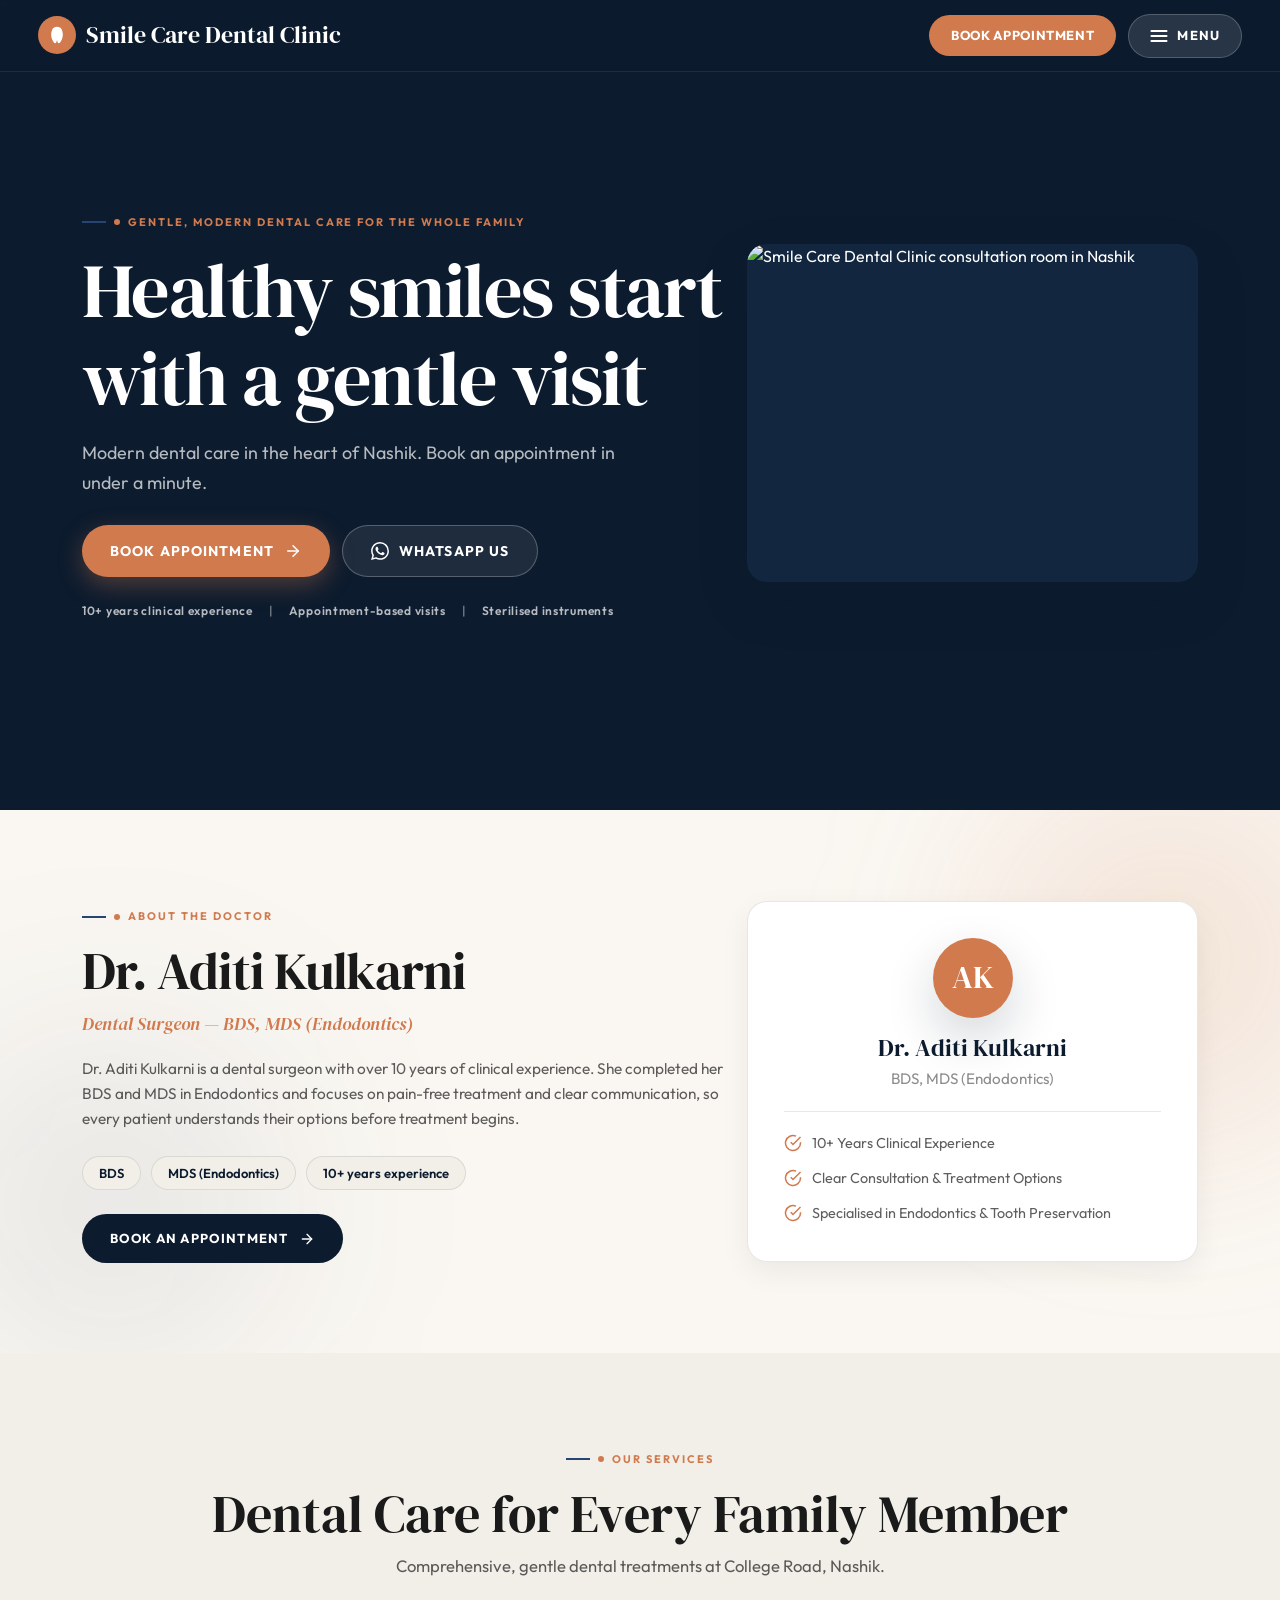
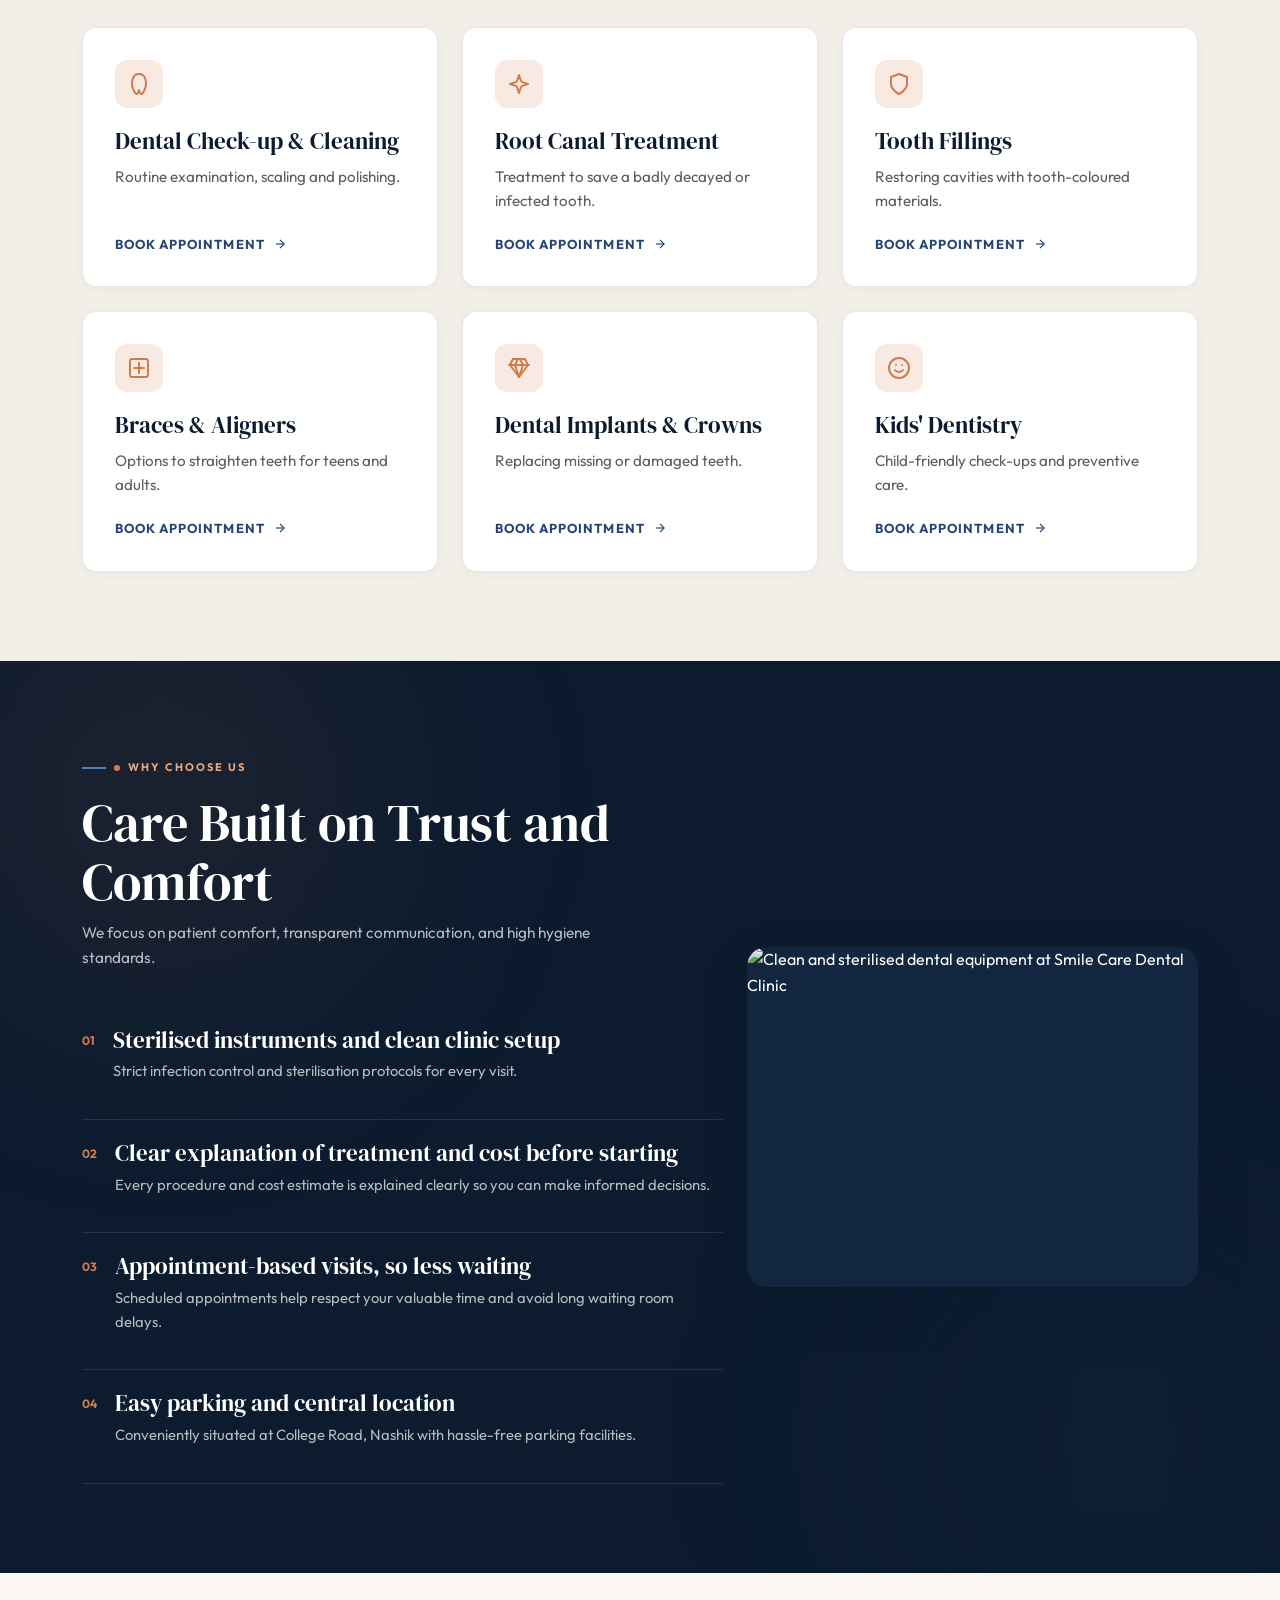
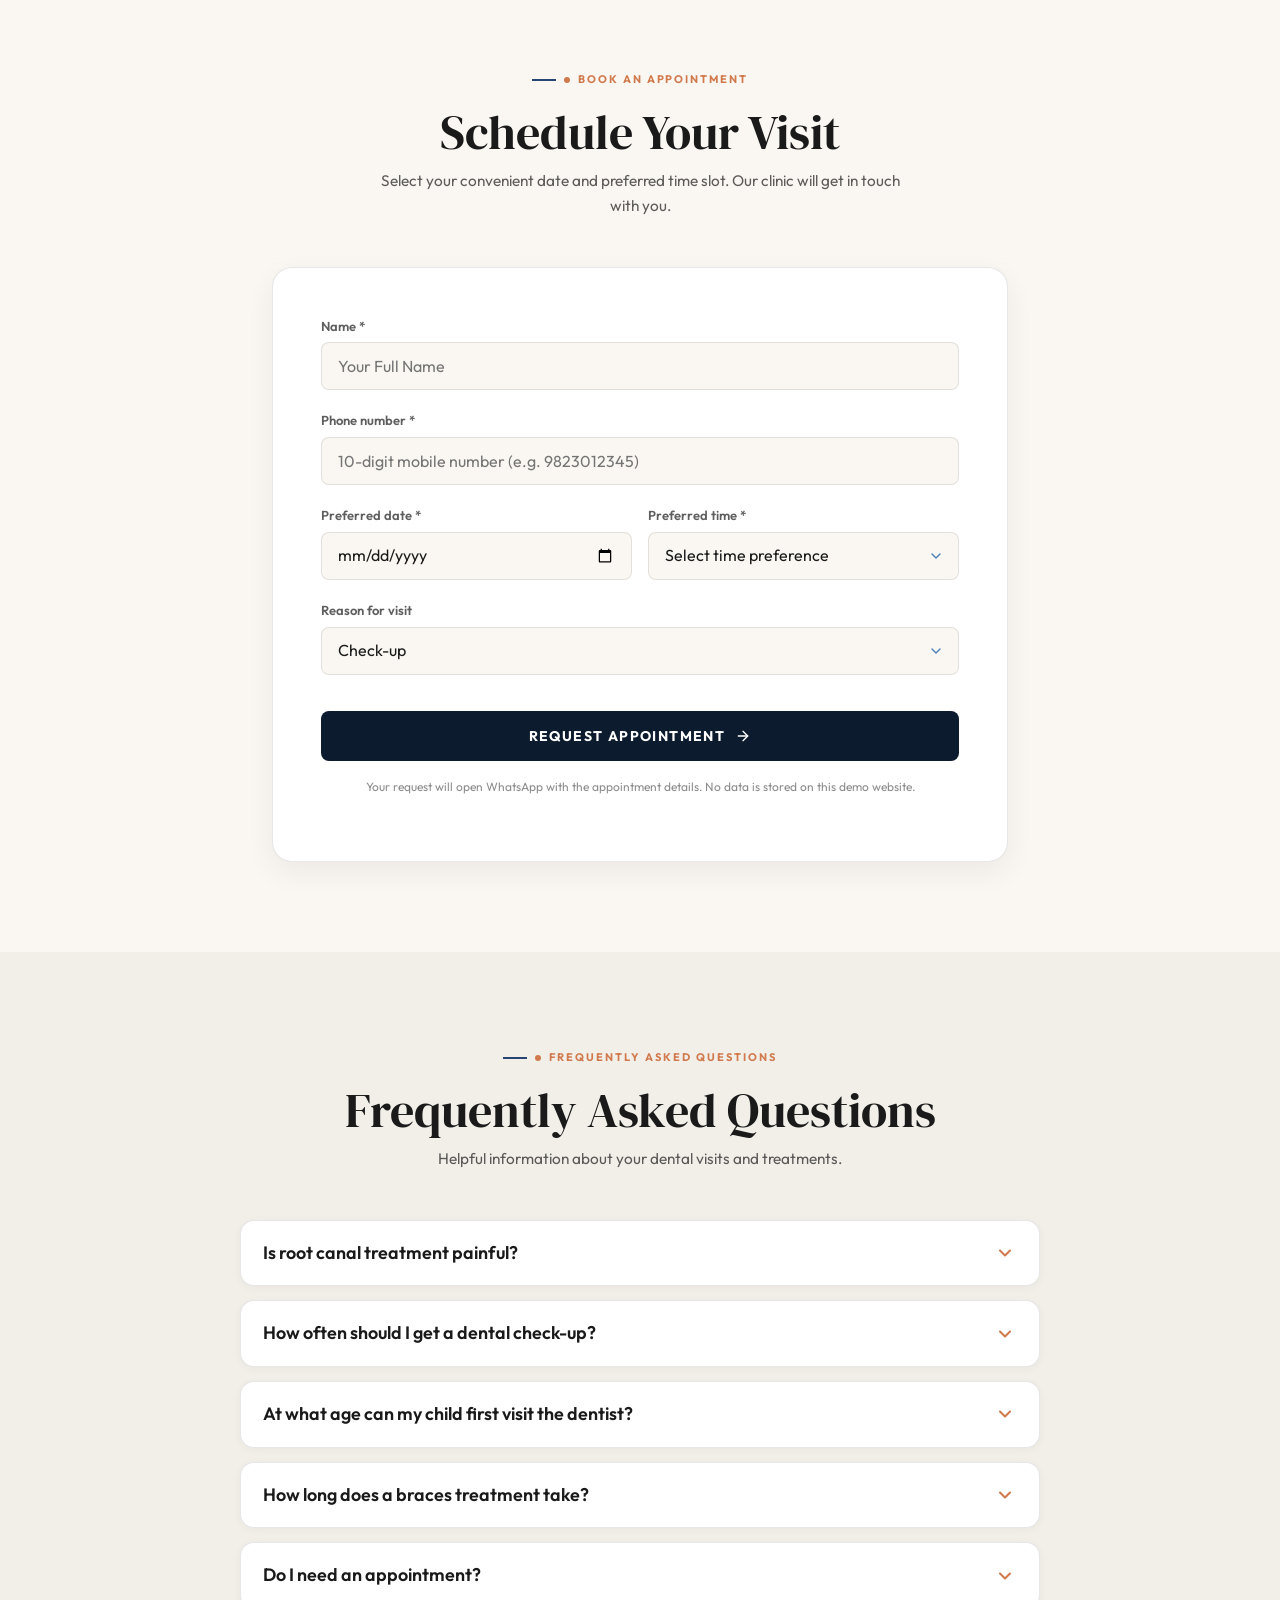
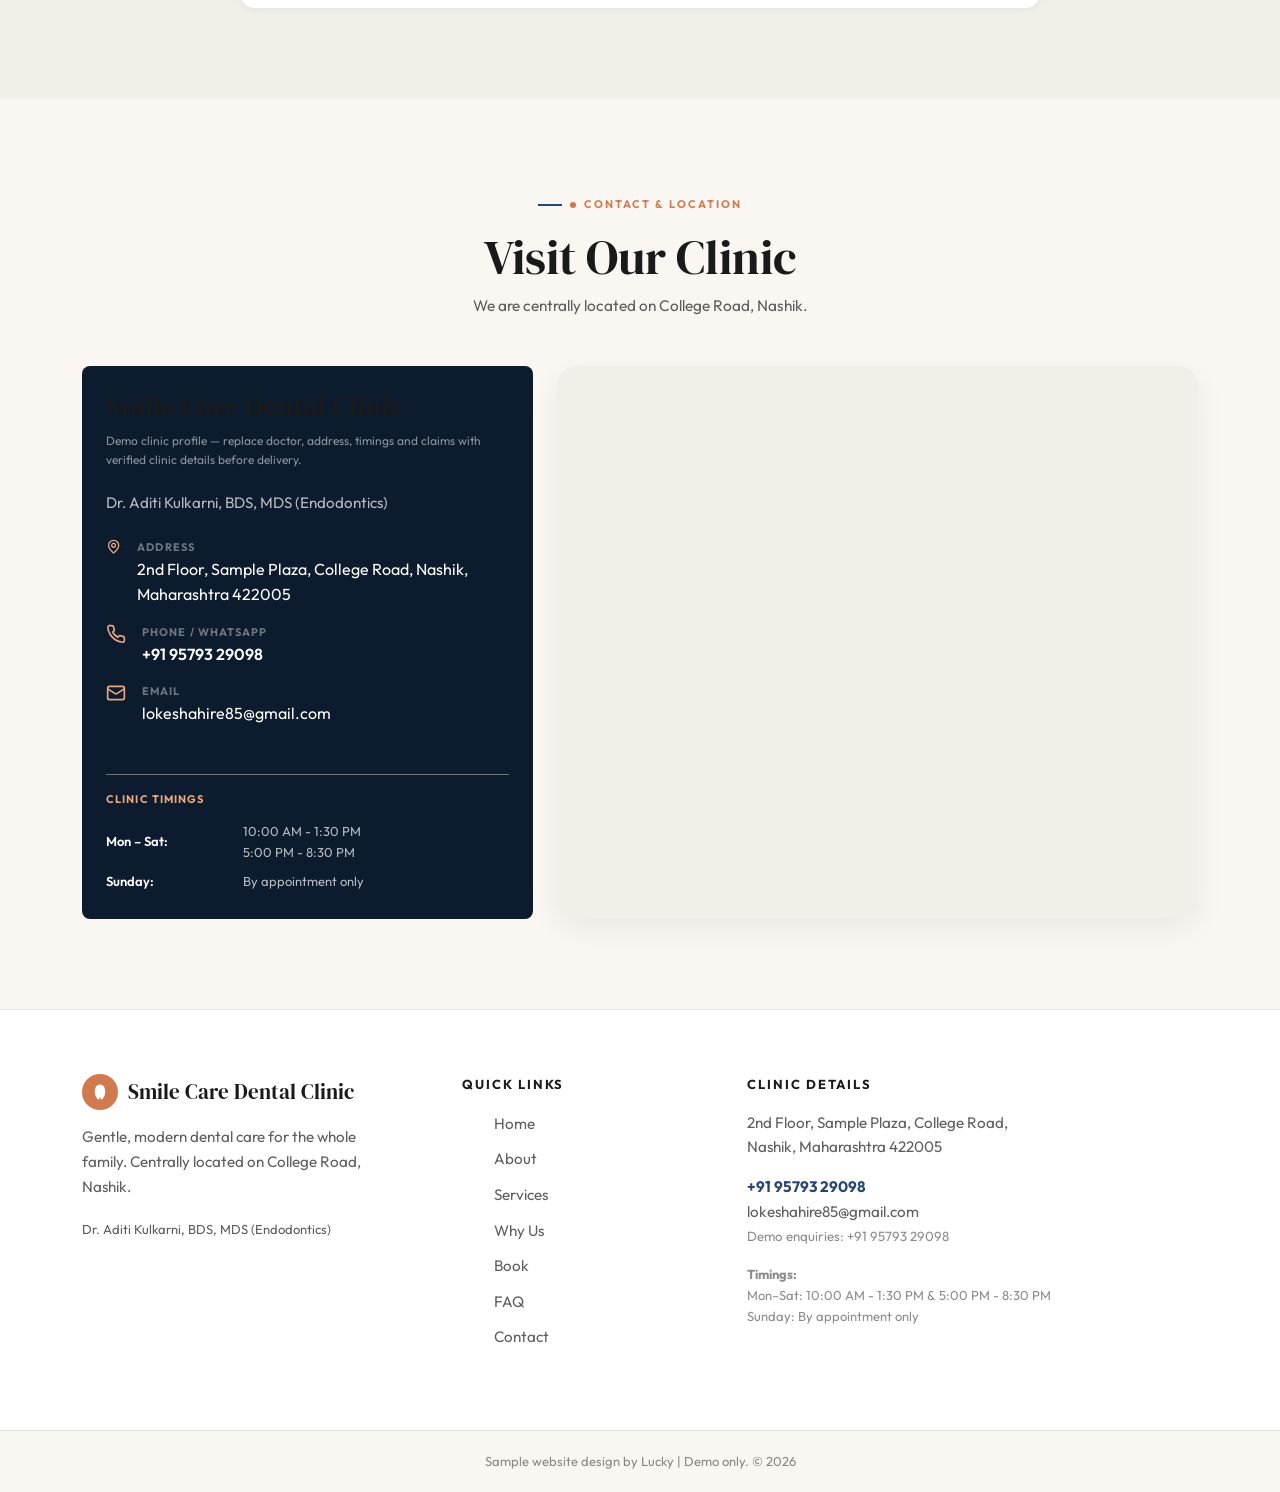
==== commit eb0de701: "Update .gitignore" ====
--- a/index.html
+++ b/index.html
@@ -8,13 +8,13 @@
   <!-- SEO & Meta Tags -->
   <meta name="description" content="Gentle, modern dental care for the whole family at College Road, Nashik. Check-ups, root canal, braces, implants and kids' dentistry. Book online.">
   <meta name="robots" content="noindex, nofollow">
-  <link rel="canonical" href="#">
+  <link rel="canonical" href="">
 
   <!-- Open Graph -->
   <meta property="og:title" content="Smile Care Dental Clinic | Gentle Dental Care in Nashik">
   <meta property="og:description" content="Gentle, modern dental care for the whole family at College Road, Nashik. Check-ups, root canal, braces, implants and kids' dentistry.">
   <meta property="og:type" content="website">
-  <meta property="og:url" content="#">
+  <meta property="og:url" content="">
   <!-- REPLACE: replace with chosen dental image + credit (Unsplash licence) -->
   <meta property="og:image" content="https://images.unsplash.com/photo-1629909613654-28e377c37b09?auto=format&fit=crop&w=1200&q=70">
 
@@ -44,8 +44,8 @@
     "name": "Smile Care Dental Clinic",
     "description": "Gentle, modern dental care for the whole family at College Road, Nashik.",
     "url": "https://smilecaredemo.in",
-    "telephone": "+91 98XXX XXXXX",
-    "email": "hello@smilecaredemo.in",
+    "telephone": "+91 95793 29098",
+    "email": "lokeshahire85@gmail.com",
     "address": {
       "@type": "PostalAddress",
       "streetAddress": "2nd Floor, Sample Plaza, College Road",
@@ -146,7 +146,7 @@
               <span>Book Appointment</span>
               <svg width="18" height="18" viewBox="0 0 24 24" fill="none" stroke="currentColor" stroke-width="2" stroke-linecap="round" stroke-linejoin="round"><path d="M5 12h14"/><path d="m12 5 7 7-7 7"/></svg>
             </a>
-            <a href="https://wa.me/9198XXXXXXXX?text=Hello%20Smile%20Care%2C%20I%20would%20like%20to%20book%20an%20appointment." target="_blank" rel="noopener noreferrer" class="btn-hero-secondary">
+            <a href="https://wa.me/919579329098?text=Hello%20Smile%20Care%2C%20I%20would%20like%20to%20book%20an%20appointment." target="_blank" rel="noopener noreferrer" class="btn-hero-secondary">
               <svg width="18" height="18" viewBox="0 0 24 24" fill="currentColor"><path d="M17.472 14.382c-.297-.149-1.758-.867-2.03-.967-.273-.099-.471-.148-.67.15-.197.297-.767.966-.94 1.164-.173.199-.347.223-.644.075-.297-.15-1.255-.463-2.39-1.475-.883-.788-1.48-1.761-1.653-2.059-.173-.297-.018-.458.13-.606.134-.133.298-.347.446-.52.149-.174.198-.298.298-.497.099-.198.05-.371-.025-.52-.075-.149-.669-1.612-.916-2.207-.242-.579-.487-.5-.669-.51-.173-.008-.371-.01-.57-.01-.198 0-.52.074-.792.372-.272.297-1.04 1.016-1.04 2.479 0 1.462 1.067 2.877 1.215 3.076.149.198 2.096 3.2 5.077 4.487.709.306 1.262.489 1.694.625.712.227 1.36.195 1.871.118.571-.085 1.758-.719 2.006-1.413.248-.694.248-1.289.173-1.413-.074-.124-.272-.198-.57-.347m-5.421 7.403h-.004a9.87 9.87 0 01-5.031-1.378l-.361-.214-3.741.982.998-3.648-.235-.374a9.86 9.86 0 01-1.51-5.26c.001-5.45 4.436-9.884 9.888-9.884 2.64 0 5.122 1.03 6.988 2.898a9.825 9.825 0 012.893 6.994c-.003 5.45-4.437 9.884-9.885 9.884m8.413-18.297A11.815 11.815 0 0012.05 0C5.495 0 .16 5.335.157 11.892c0 2.096.547 4.142 1.588 5.945L.057 24l6.305-1.654a11.882 11.882 0 005.683 1.448h.005c6.554 0 11.89-5.335 11.893-11.893a11.821 11.821 0 00-3.48-8.413z"/></svg>
               <span>WhatsApp Us</span>
             </a>
@@ -486,7 +486,7 @@
                     <span>Request Appointment</span>
                     <svg width="16" height="16" viewBox="0 0 24 24" fill="none" stroke="currentColor" stroke-width="2" stroke-linecap="round" stroke-linejoin="round"><path d="M5 12h14"/><path d="m12 5 7 7-7 7"/></svg>
                   </button>
-                  <p class="form-disclaimer mt-3">Demo form: details are not stored or sent.</p>
+                  <p class="form-disclaimer mt-3">Your request will open WhatsApp with the appointment details. No data is stored on this demo website.</p>
                 </div>
               </div>
             </form>
@@ -500,7 +500,7 @@
               <p id="successMsg" class="fw-semibold text-dark">Thank you! Our team will call you shortly to confirm your appointment.</p>
               
               <div class="mt-4">
-                <a href="https://wa.me/9198XXXXXXXX?text=Hello%20Smile%20Care%2C%20I%20would%20like%20to%20book%20an%20appointment." target="_blank" rel="noopener noreferrer" class="btn-wa-confirm" id="waConfirmLink">
+                <a href="https://wa.me/919579329098?text=Hello%20Smile%20Care%2C%20I%20would%20like%20to%20book%20an%20appointment." target="_blank" rel="noopener noreferrer" class="btn-wa-confirm" id="waConfirmLink">
                   <svg width="18" height="18" viewBox="0 0 24 24" fill="currentColor"><path d="M17.472 14.382c-.297-.149-1.758-.867-2.03-.967-.273-.099-.471-.148-.67.15-.197.297-.767.966-.94 1.164-.173.199-.347.223-.644.075-.297-.15-1.255-.463-2.39-1.475-.883-.788-1.48-1.761-1.653-2.059-.173-.297-.018-.458.13-.606.134-.133.298-.347.446-.52.149-.174.198-.298.298-.497.099-.198.05-.371-.025-.52-.075-.149-.669-1.612-.916-2.207-.242-.579-.487-.5-.669-.51-.173-.008-.371-.01-.57-.01-.198 0-.52.074-.792.372-.272.297-1.04 1.016-1.04 2.479 0 1.462 1.067 2.877 1.215 3.076.149.198 2.096 3.2 5.077 4.487.709.306 1.262.489 1.694.625.712.227 1.36.195 1.871.118.571-.085 1.758-.719 2.006-1.413.248-.694.248-1.289.173-1.413-.074-.124-.272-.198-.57-.347m-5.421 7.403h-.004a9.87 9.87 0 01-5.031-1.378l-.361-.214-3.741.982.998-3.648-.235-.374a9.86 9.86 0 01-1.51-5.26c.001-5.45 4.436-9.884 9.888-9.884 2.64 0 5.122 1.03 6.988 2.898a9.825 9.825 0 012.893 6.994c-.003 5.45-4.437 9.884-9.885 9.884m8.413-18.297A11.815 11.815 0 0012.05 0C5.495 0 .16 5.335.157 11.892c0 2.096.547 4.142 1.588 5.945L.057 24l6.305-1.654a11.882 11.882 0 005.683 1.448h.005c6.554 0 11.89-5.335 11.893-11.893a11.821 11.821 0 00-3.48-8.413z"/></svg>
                   <span>Send details on WhatsApp</span>
                 </a>
@@ -616,6 +616,7 @@
           <div class="appt-sidebar rounded-3 p-4 h-100">
             <div>
               <h3>Smile Care Dental Clinic</h3>
+              <p class="mt-2" style="font-size:12px; opacity:.75;">Demo clinic profile — replace doctor, address, timings and claims with verified clinic details before delivery.</p>
               <p class="mt-2">Dr. Aditi Kulkarni, BDS, MDS (Endodontics)</p>
 
               <div class="contact-info-list mt-4" style="display: flex; flex-direction: column; gap: 16px;">
@@ -633,7 +634,7 @@
                   <svg width="20" height="20" viewBox="0 0 24 24" fill="none" stroke="var(--copper-light)" stroke-width="2"><path d="M22 16.92v3a2 2 0 0 1-2.18 2 19.79 19.79 0 0 1-8.63-3.07 19.5 19.5 0 0 1-6-6 19.79 19.79 0 0 1-3.07-8.67A2 2 0 0 1 4.11 2h3a2 2 0 0 1 2 1.72 12.84 12.84 0 0 0 .7 2.81 2 2 0 0 1-.45 2.11L8.09 9.91a16 16 0 0 0 6 6l1.27-1.27a2 2 0 0 1 2.11-.45 12.84 12.84 0 0 0 2.81.7A2 2 0 0 1 22 16.92z"/></svg>
                   <div>
                     <div style="font-size: 11px; text-transform: uppercase; letter-spacing: 0.1em; color: var(--white-40); font-weight: 700;">Phone / WhatsApp</div>
-                    <div><a href="tel:+9198XXXXXXXX" style="color: var(--white); font-weight: 600;">+91 98XXX XXXXX</a></div>
+                    <div><a href="tel:+919579329098" style="color: var(--white); font-weight: 600;">+91 95793 29098</a></div>
                   </div>
                 </div>
 
@@ -642,7 +643,7 @@
                   <svg width="20" height="20" viewBox="0 0 24 24" fill="none" stroke="var(--copper-light)" stroke-width="2"><rect width="20" height="16" x="2" y="4" rx="2"/><path d="m22 7-8.97 5.7a1.94 1.94 0 0 1-2.06 0L2 7"/></svg>
                   <div>
                     <div style="font-size: 11px; text-transform: uppercase; letter-spacing: 0.1em; color: var(--white-40); font-weight: 700;">Email</div>
-                    <div><a href="mailto:hello@smilecaredemo.in" style="color: var(--white);">hello@smilecaredemo.in</a></div>
+                    <div><a href="mailto:lokeshahire85@gmail.com" style="color: var(--white);">lokeshahire85@gmail.com</a></div>
                   </div>
                 </div>
               </div>
@@ -725,9 +726,10 @@
             <div class="footer-address">
               <p>2nd Floor, Sample Plaza, College Road,<br>Nashik, Maharashtra 422005</p>
               <p class="mt-2">
-                <a href="tel:+9198XXXXXXXX" style="font-weight: 700; color: var(--navy-600);">+91 98XXX XXXXX</a>
+                <a href="tel:+919579329098" style="font-weight: 700; color: var(--navy-600);">+91 95793 29098</a>
                 <br>
-                <a href="mailto:hello@smilecaredemo.in" style="color: var(--ink-70);">hello@smilecaredemo.in</a>
+                <a href="mailto:lokeshahire85@gmail.com" style="color: var(--ink-70);">lokeshahire85@gmail.com</a>
+                <br><small style="color:var(--ink-50);">Demo enquiries: +91 95793 29098</small>
               </p>
               <p class="mt-2" style="font-size: 13px; color: var(--ink-50);">
                 <strong>Timings:</strong><br>
@@ -743,7 +745,7 @@
     <!-- Exact Footer Credit Line -->
     <div class="footer-credit">
       <div class="container text-center">
-        Sample website design by Lucky | Demo only.
+        Sample website design by Lucky | Demo only. © 2026
       </div>
     </div>
   </footer>
@@ -753,11 +755,11 @@
   <!-- Requirements: visible only on mobile, safe-area padding, doesn't cover footer -->
   <div class="mobile-sticky-bar d-md-none" id="mobileStickyBar" role="region" aria-label="Quick contact buttons">
     <div class="mobile-sticky-inner">
-      <a href="tel:+9198XXXXXXXX" class="sticky-bar-btn call-btn" aria-label="Call Smile Care Dental Clinic">
+      <a href="tel:+919579329098" class="sticky-bar-btn call-btn" aria-label="Call Smile Care Dental Clinic">
         <svg width="18" height="18" viewBox="0 0 24 24" fill="none" stroke="currentColor" stroke-width="2" stroke-linecap="round" stroke-linejoin="round"><path d="M22 16.92v3a2 2 0 0 1-2.18 2 19.79 19.79 0 0 1-8.63-3.07 19.5 19.5 0 0 1-6-6 19.79 19.79 0 0 1-3.07-8.67A2 2 0 0 1 4.11 2h3a2 2 0 0 1 2 1.72 12.84 12.84 0 0 0 .7 2.81 2 2 0 0 1-.45 2.11L8.09 9.91a16 16 0 0 0 6 6l1.27-1.27a2 2 0 0 1 2.11-.45 12.84 12.84 0 0 0 2.81.7A2 2 0 0 1 22 16.92z"/></svg>
         <span>Call</span>
       </a>
-      <a href="https://wa.me/9198XXXXXXXX?text=Hello%20Smile%20Care%2C%20I%20would%20like%20to%20book%20an%20appointment." target="_blank" rel="noopener noreferrer" class="sticky-bar-btn wa-btn" aria-label="WhatsApp Smile Care Dental Clinic">
+      <a href="https://wa.me/919579329098?text=Hello%20Smile%20Care%2C%20I%20would%20like%20to%20book%20an%20appointment." target="_blank" rel="noopener noreferrer" class="sticky-bar-btn wa-btn" aria-label="WhatsApp Smile Care Dental Clinic">
         <svg width="18" height="18" viewBox="0 0 24 24" fill="currentColor"><path d="M17.472 14.382c-.297-.149-1.758-.867-2.03-.967-.273-.099-.471-.148-.67.15-.197.297-.767.966-.94 1.164-.173.199-.347.223-.644.075-.297-.15-1.255-.463-2.39-1.475-.883-.788-1.48-1.761-1.653-2.059-.173-.297-.018-.458.13-.606.134-.133.298-.347.446-.52.149-.174.198-.298.298-.497.099-.198.05-.371-.025-.52-.075-.149-.669-1.612-.916-2.207-.242-.579-.487-.5-.669-.51-.173-.008-.371-.01-.57-.01-.198 0-.52.074-.792.372-.272.297-1.04 1.016-1.04 2.479 0 1.462 1.067 2.877 1.215 3.076.149.198 2.096 3.2 5.077 4.487.709.306 1.262.489 1.694.625.712.227 1.36.195 1.871.118.571-.085 1.758-.719 2.006-1.413.248-.694.248-1.289.173-1.413-.074-.124-.272-.198-.57-.347m-5.421 7.403h-.004a9.87 9.87 0 01-5.031-1.378l-.361-.214-3.741.982.998-3.648-.235-.374a9.86 9.86 0 01-1.51-5.26c.001-5.45 4.436-9.884 9.888-9.884 2.64 0 5.122 1.03 6.988 2.898a9.825 9.825 0 012.893 6.994c-.003 5.45-4.437 9.884-9.885 9.884m8.413-18.297A11.815 11.815 0 0012.05 0C5.495 0 .16 5.335.157 11.892c0 2.096.547 4.142 1.588 5.945L.057 24l6.305-1.654a11.882 11.882 0 005.683 1.448h.005c6.554 0 11.89-5.335 11.893-11.893a11.821 11.821 0 00-3.48-8.413z"/></svg>
         <span>WhatsApp</span>
       </a>
@@ -771,5 +773,97 @@
   <!-- Custom Scripts -->
   <script src="script.js"></script>
   <script src="js/main.js"></script>
+
+<script>
+/* Demo lead handler: sends appointment details to Lucky's WhatsApp. */
+(function () {
+  const form = document.getElementById('appointmentForm');
+  if (!form) return;
+
+  const phoneInput = document.getElementById('patientPhone');
+  const dateInput = document.getElementById('apptDate');
+  const nameInput = document.getElementById('patientName');
+  const timeInput = document.getElementById('apptTime');
+  const reasonInput = document.getElementById('visitReason');
+  const waNumber = '919579329098';
+
+  // Prevent past appointment dates.
+  const today = new Date();
+  const yyyy = today.getFullYear();
+  const mm = String(today.getMonth() + 1).padStart(2, '0');
+  const dd = String(today.getDate()).padStart(2, '0');
+  dateInput.min = `${yyyy}-${mm}-${dd}`;
+
+  function showError(id, show) {
+    const el = document.getElementById(id);
+    if (el) el.style.display = show ? 'block' : 'none';
+  }
+
+  form.addEventListener('submit', function (e) {
+    e.preventDefault();
+    e.stopImmediatePropagation();
+
+    const name = nameInput.value.trim();
+    const phone = phoneInput.value.replace(/\D/g, '');
+    const date = dateInput.value;
+    const time = timeInput.value;
+    const reason = reasonInput.value;
+
+    const validName = name.length >= 2;
+    const validPhone = /^[6-9]\d{9}$/.test(phone);
+    const validDate = date && date >= dateInput.min;
+    const validTime = !!time;
+
+    showError('nameError', !validName);
+    showError('phoneError', !validPhone);
+    showError('dateError', !validDate);
+    showError('timeError', !validTime);
+
+    if (!validName || !validPhone || !validDate || !validTime) {
+      const firstInvalid = !validName ? nameInput :
+                           !validPhone ? phoneInput :
+                           !validDate ? dateInput : timeInput;
+      firstInvalid.focus();
+      return;
+    }
+
+    const readableDate = new Date(date + 'T00:00:00').toLocaleDateString('en-IN', {
+      day: '2-digit', month: 'long', year: 'numeric'
+    });
+
+    const message =
+`Hello Lucky, I received a new appointment request from the Smile Care Dental Clinic demo website.
+
+Patient Name: ${name}
+Phone: ${phone}
+Preferred Date: ${readableDate}
+Preferred Time: ${time}
+Reason: ${reason}
+
+Please contact the patient to confirm the appointment.`;
+
+    const waUrl = `https://wa.me/${waNumber}?text=${encodeURIComponent(message)}`;
+
+    const success = document.getElementById('formSuccess');
+    const successMsg = document.getElementById('successMsg');
+    const confirmLink = document.getElementById('waConfirmLink');
+
+    if (successMsg) {
+      successMsg.textContent = 'Appointment details are ready. WhatsApp will open so the demo enquiry can be sent to Lucky.';
+    }
+    if (confirmLink) {
+      confirmLink.href = waUrl;
+      confirmLink.target = '_blank';
+    }
+    if (success) {
+      form.style.display = 'none';
+      success.style.display = 'block';
+    }
+
+    window.open(waUrl, '_blank', 'noopener,noreferrer');
+  }, true);
+})();
+</script>
+
 </body>
 </html>
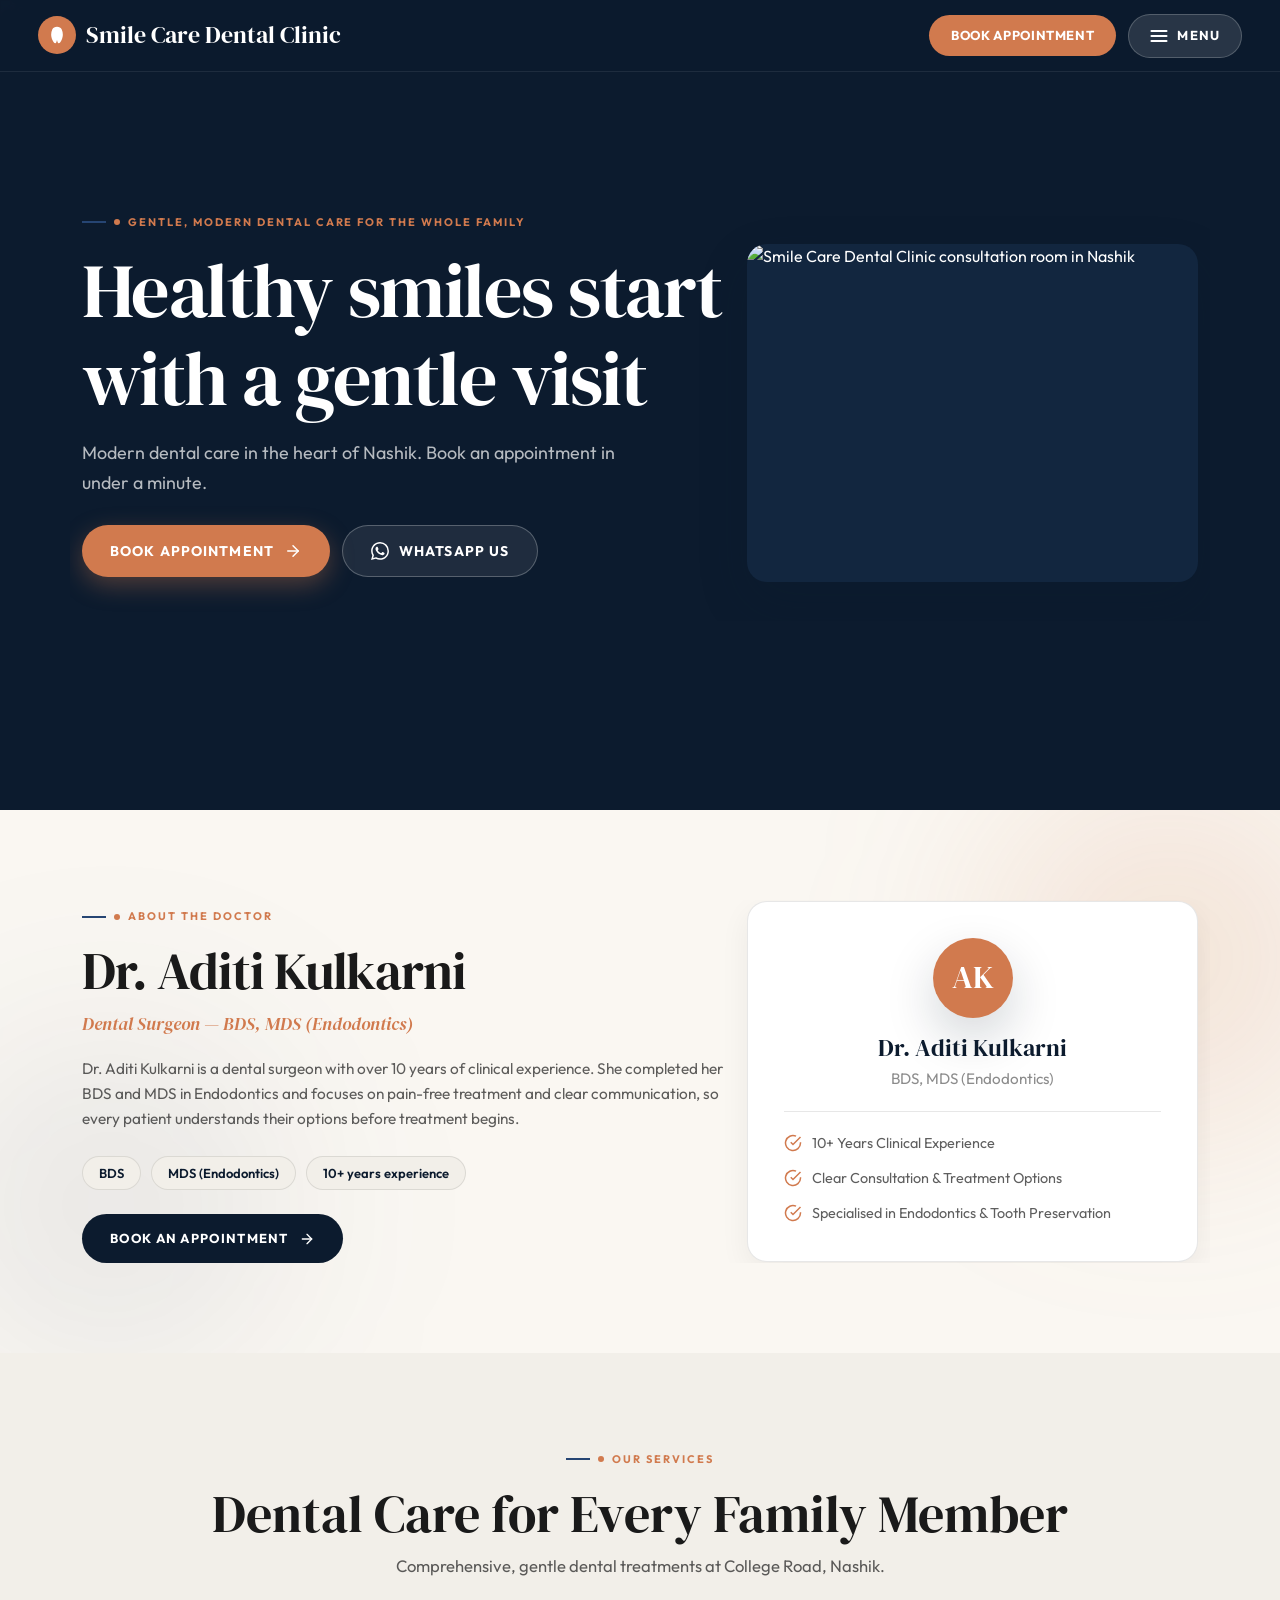
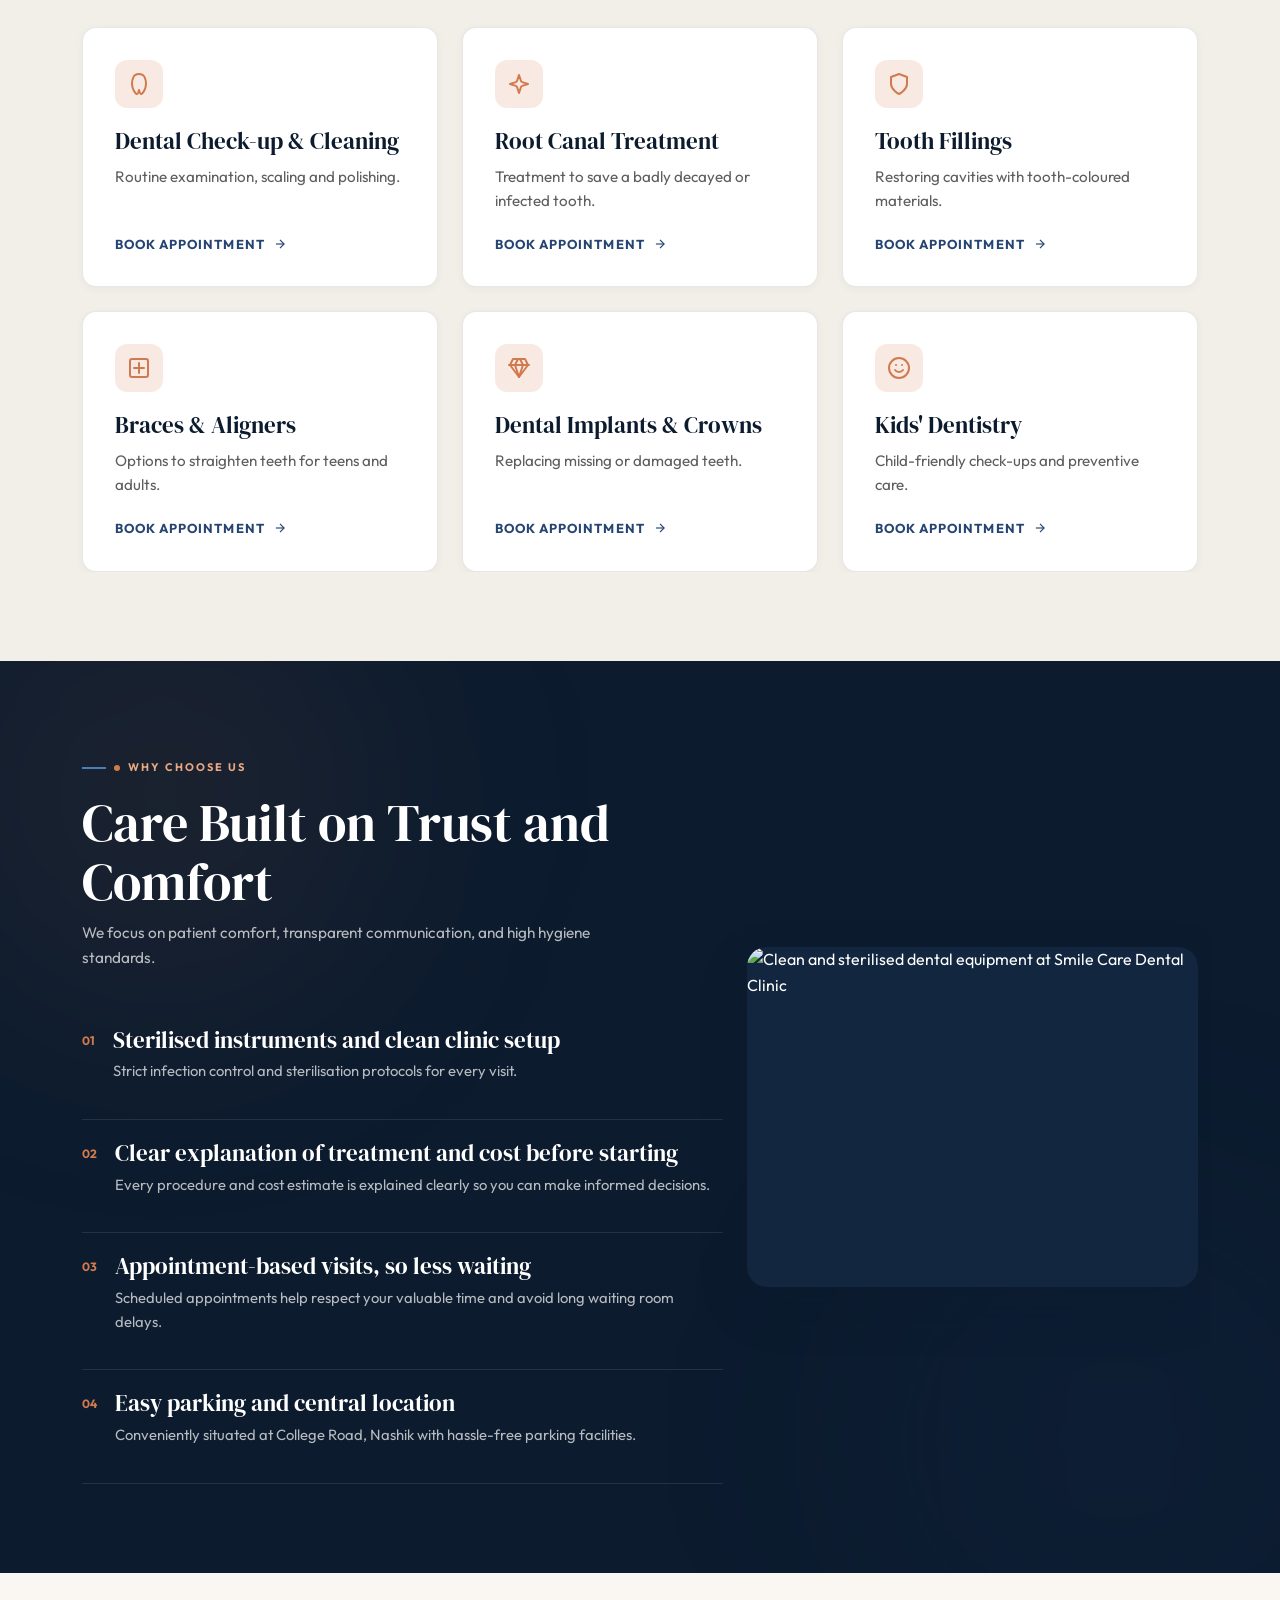
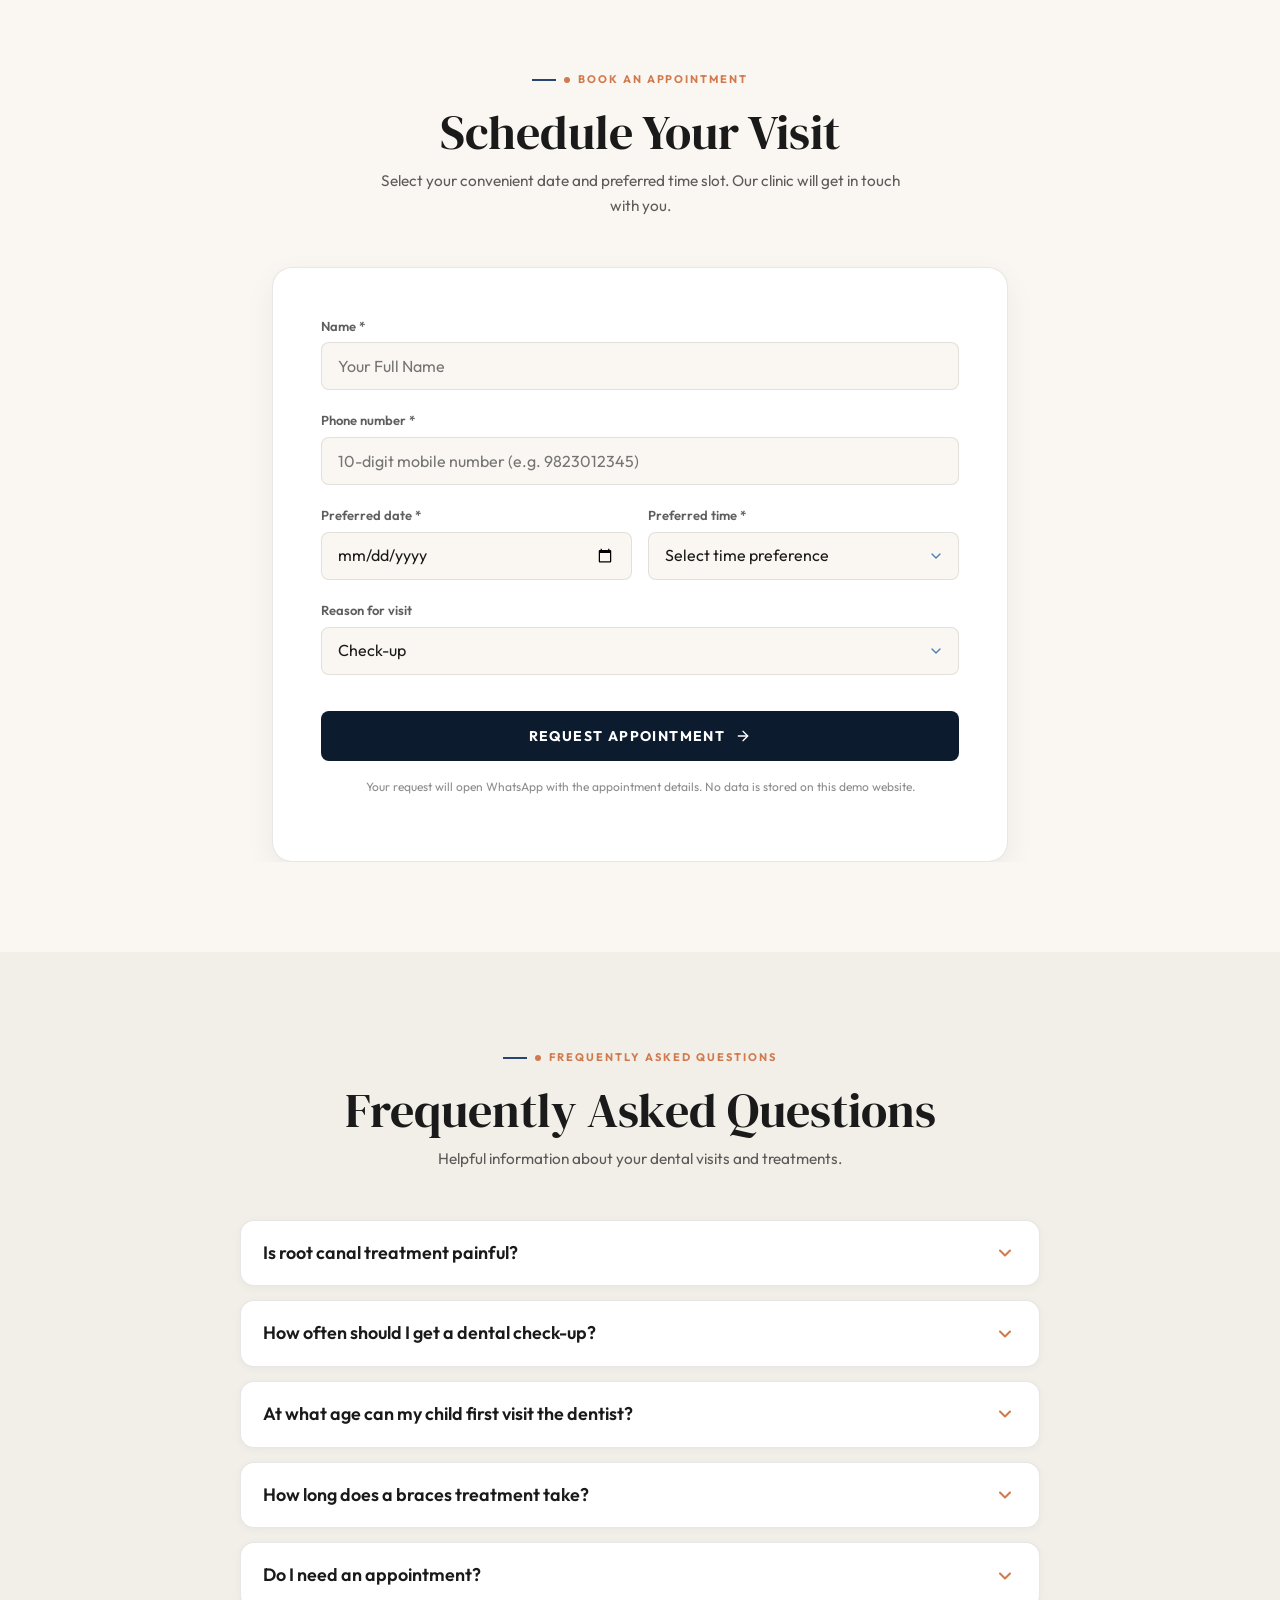
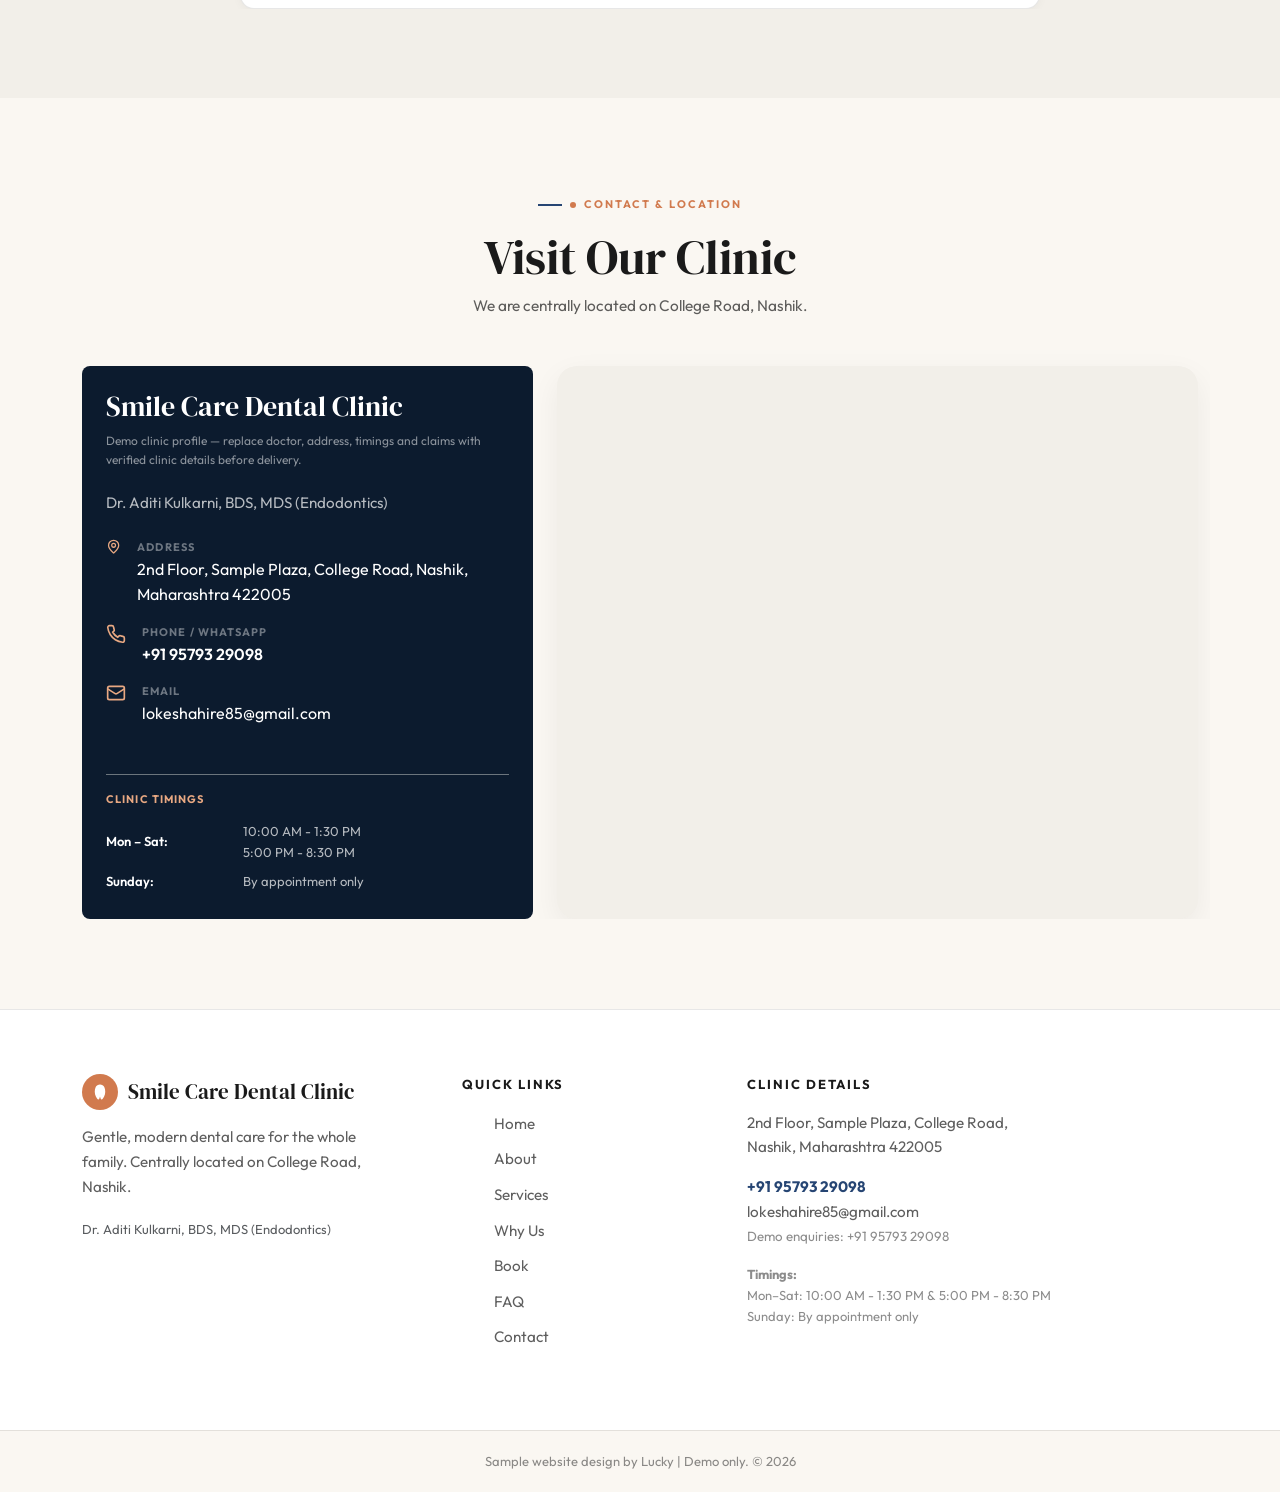
==== commit b95d1ac8: "Fix FAQ accordion visibility" ====
--- a/index.html
+++ b/index.html
@@ -92,7 +92,7 @@
       </a>
 
       <div class="nav-actions">
-        <a href="#book" class="nav-book-btn d-none d-md-inline-flex">Book Appointment</a>
+        <a href="#book" class="nav-book-btn d-none d-sm-inline-flex">Book Appointment</a>
         <button class="menu-btn" id="menuToggle" aria-label="Open navigation menu" aria-expanded="false" aria-controls="menuOverlay">
           <svg width="20" height="20" viewBox="0 0 24 24" fill="none" stroke="currentColor" stroke-width="2.5" stroke-linecap="round"><line x1="3" y1="6" x2="21" y2="6"/><line x1="3" y1="12" x2="21" y2="12"/><line x1="3" y1="18" x2="21" y2="18"/></svg>
           <span>Menu</span>
--- a/css/style.css
+++ b/css/style.css
@@ -1447,3 +1447,136 @@
     transition: none !important;
   }
 }
+
+/* --------------------------------------------------------------------------
+   MOBILE RESPONSIVE FIXES
+   -------------------------------------------------------------------------- */
+
+/* Side padding for all sections on mobile/tablet */
+@media (max-width: 767px) {
+  .section-pad {
+    padding-left: clamp(16px, 5vw, 24px);
+    padding-right: clamp(16px, 5vw, 24px);
+  }
+}
+
+/* Header adjustments for small screens */
+@media (max-width: 575.98px) {
+  .site-nav {
+    height: auto;
+    padding-top: 8px;
+    padding-bottom: 8px;
+    padding-left: clamp(16px, 3vw, 40px);
+    padding-right: clamp(16px, 3vw, 40px);
+  }
+  .nav-logo .logo-icon {
+    width: 30px;
+    height: 30px;
+    flex-shrink: 0;
+  }
+  .nav-logo .logo-text {
+    display: -webkit-box;
+    -webkit-line-clamp: 2;
+    -webkit-box-orient: vertical;
+    overflow: hidden;
+    flex: 1;
+    min-width: 0;
+    font-size: clamp(0.95rem, 4vw, 1.15rem);
+    line-height: 1.15;
+  }
+  .nav-actions {
+    gap: 8px;
+  }
+  /* Ensure Book button is hidden (already changed breakpoint) */
+}
+
+/* Hero section fixes for mobile */
+@media (max-width: 575.98px) {
+  .hero {
+    padding-top: calc(var(--nav-h) + 24px);
+    padding-bottom: clamp(40px, 8vw, 80px);
+    text-align: center;
+  }
+  .hero-bg,
+  .hero-overlay {
+    display: none; /* Remove dark overlay that caused dim effect */
+  }
+  .hero-title {
+    font-size: clamp(1.8rem, 6vw, 2.5rem);
+    margin-bottom: 12px;
+  }
+  .hero-sub {
+    font-size: clamp(0.95rem, 4vw, 1.1rem);
+    margin-bottom: 20px;
+    max-width: none;
+  }
+  .hero-cta-group {
+    flex-direction: column;
+    gap: 12px;
+    width: 100%;
+  }
+  .btn-hero-primary,
+  .btn-hero-secondary {
+    width: 100%;
+  }
+  .hero-trust-strip {
+    flex-direction: column;
+    gap: 6px;
+    justify-content: center;
+  }
+  .trust-sep {
+    display: none;
+  }
+  .trust-pill {
+    display: block;
+    width: 100%;
+    text-align: center;
+  }
+  .hero-img-col {
+    order: 2;
+    margin-top: 16px;
+  }
+  .hero-img-box {
+    border-radius: var(--radius);
+  }
+  .hero .reveal {
+    opacity: 1 !important;
+    transform: none !important;
+  }
+}
+
+/* Form input fixes for mobile */
+@media (max-width: 575.98px) {
+  .appt-card input,
+  .appt-card select {
+    min-height: 48px;
+    font-size: 16px;
+  }
+  .btn-submit {
+    min-height: 48px;
+    font-size: 16px;
+  }
+}
+
+/* FAQ button tap targets */
+@media (max-width: 575.98px) {
+  .faq-button {
+    min-height: 48px;
+    display: flex;
+    align-items: center;
+    justify-content: space-between;
+    width: 100%;
+    padding: 12px 16px;
+    font-size: 1rem;
+  }
+}
+
+/* Contact card contrast fix */
+.appt-sidebar h3 {
+  color: var(--white) !important;
+}
+
+/* Ensure no horizontal overflow everywhere */
+body, .site-nav, .menu-overlay, .section-pad, .container {
+  overflow-x: hidden;
+}
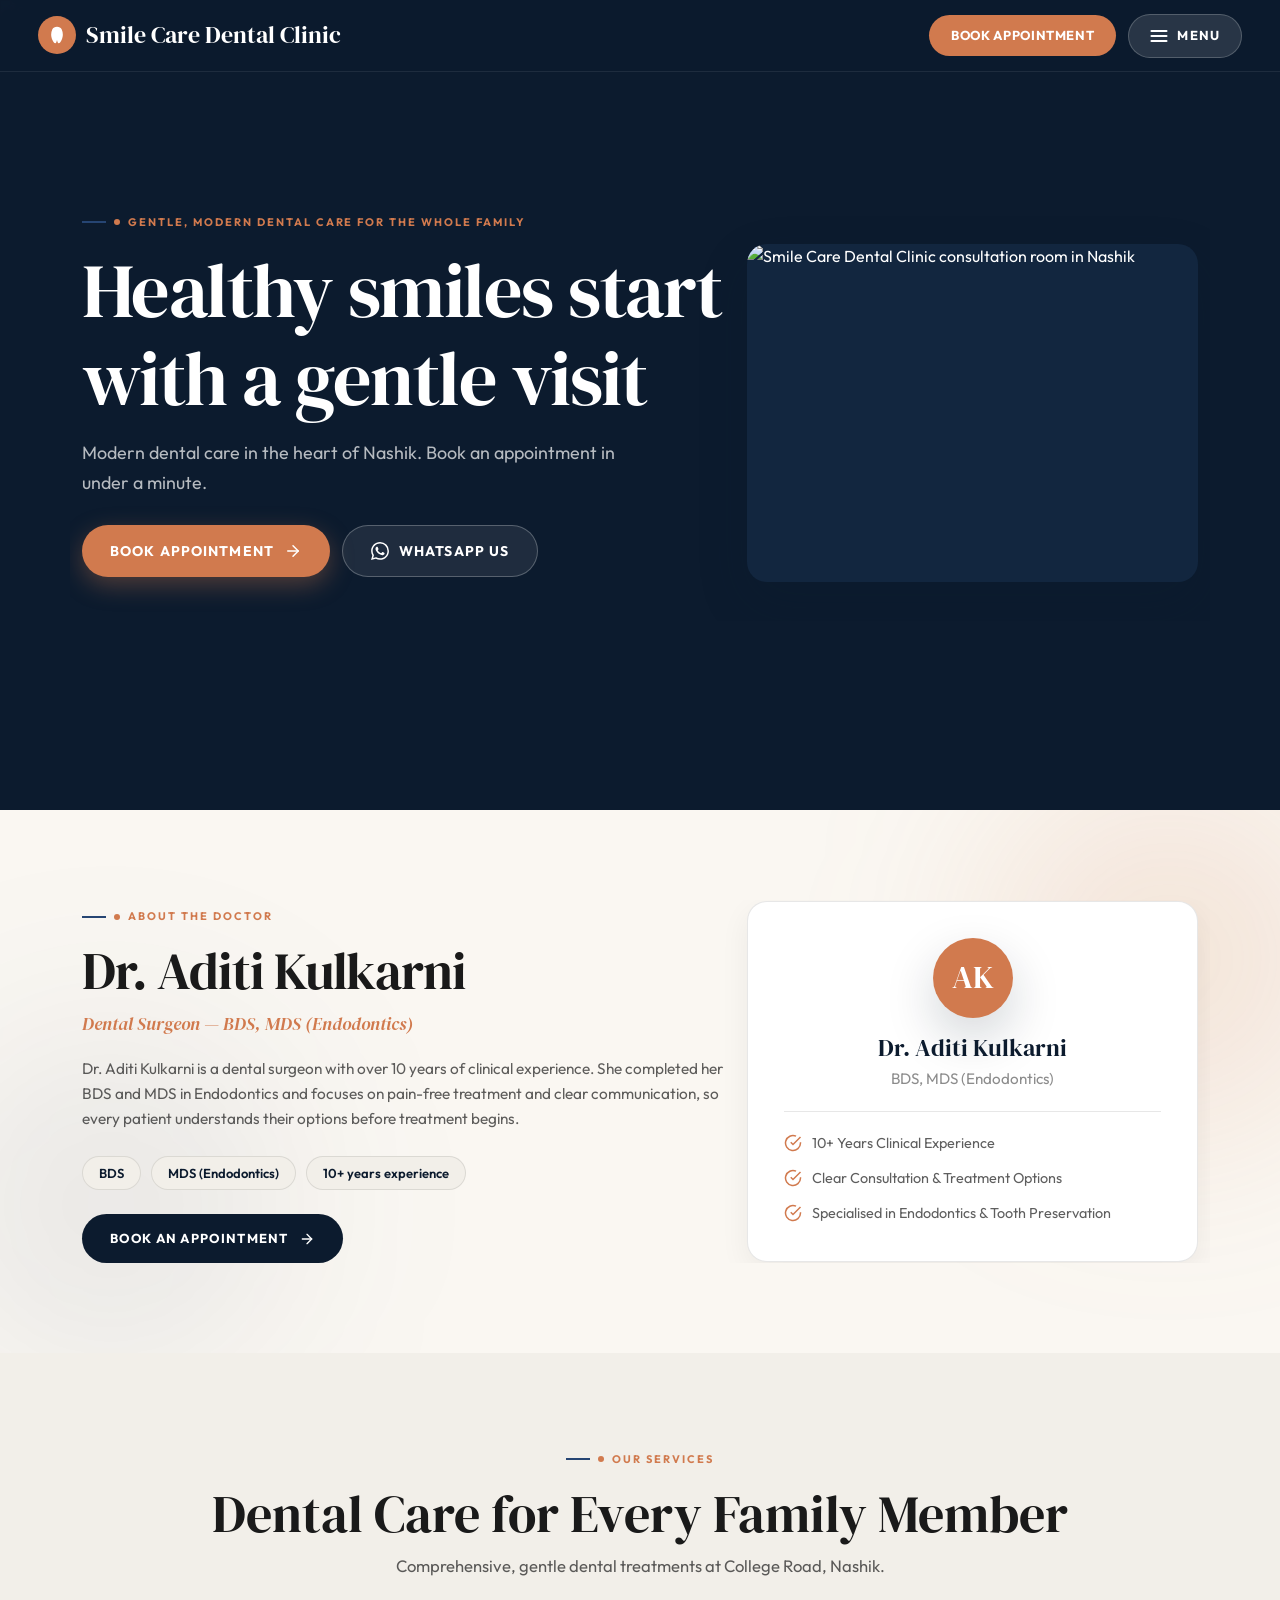
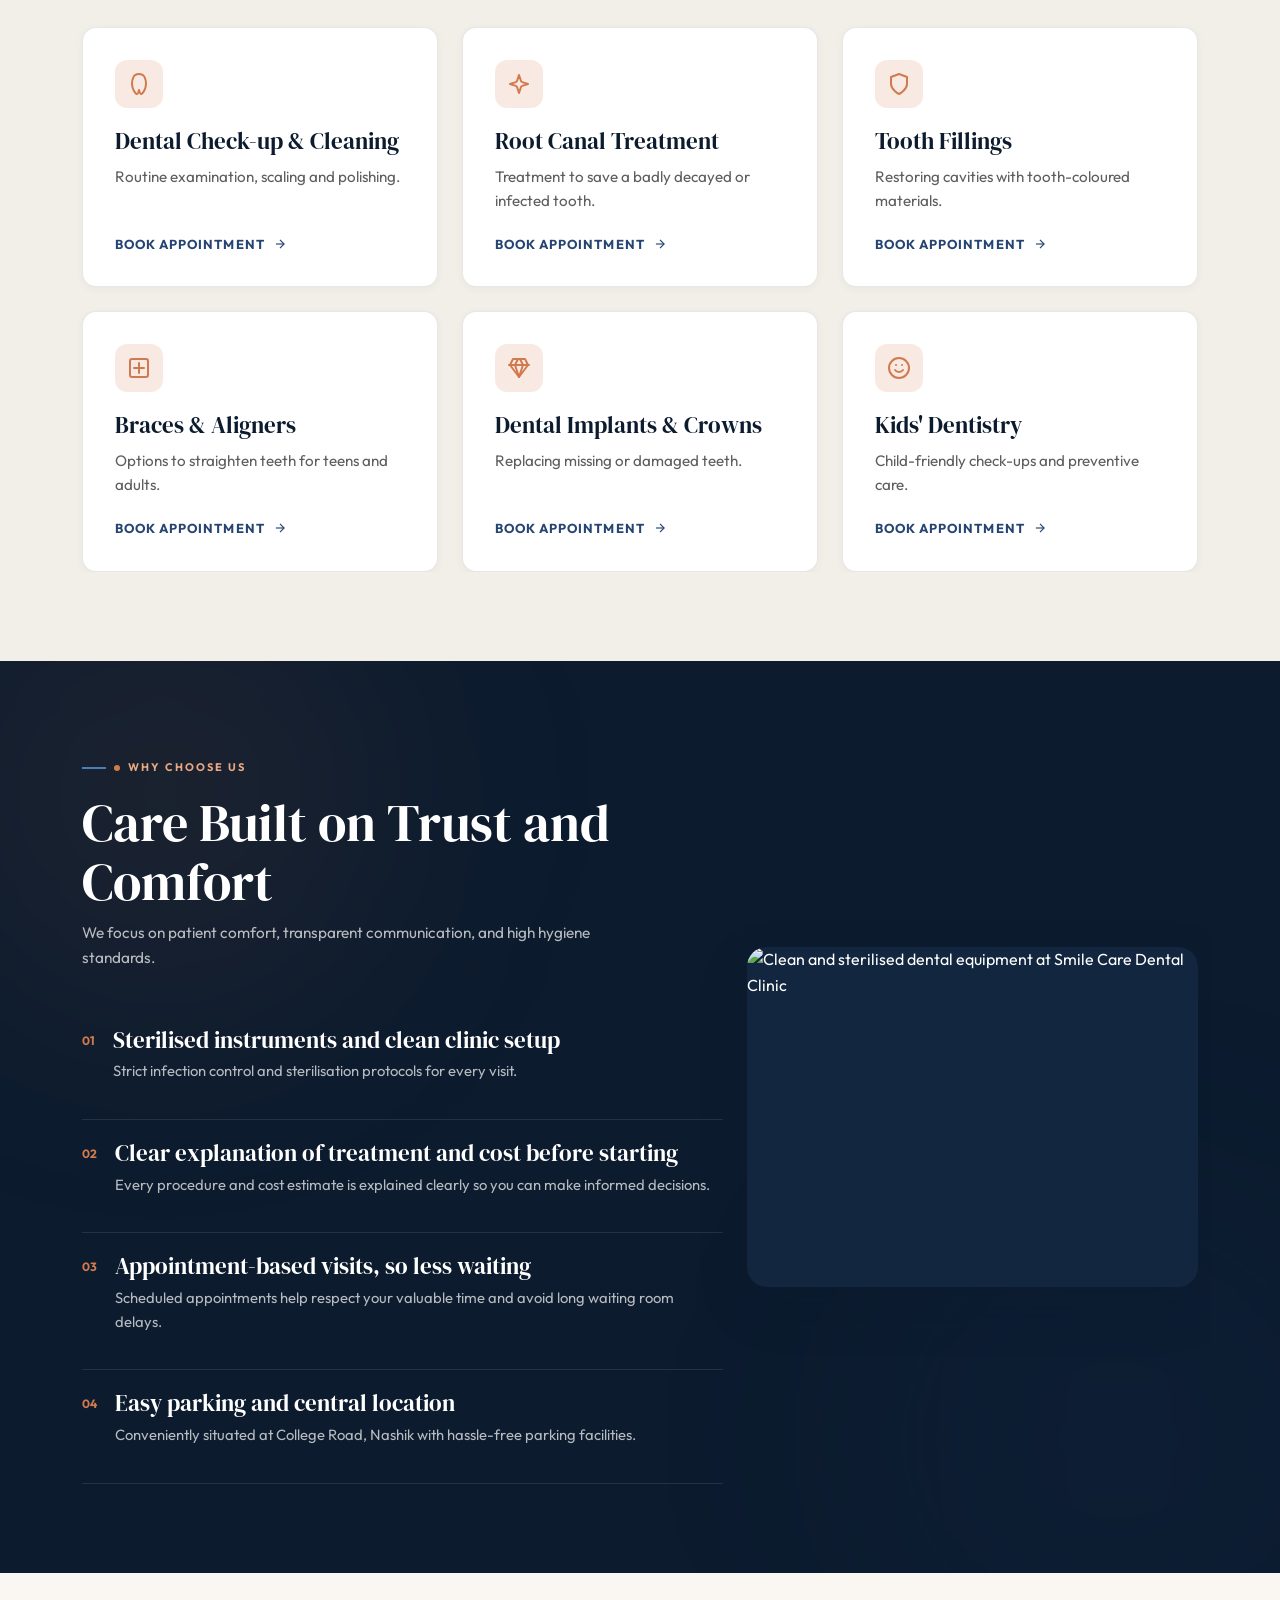
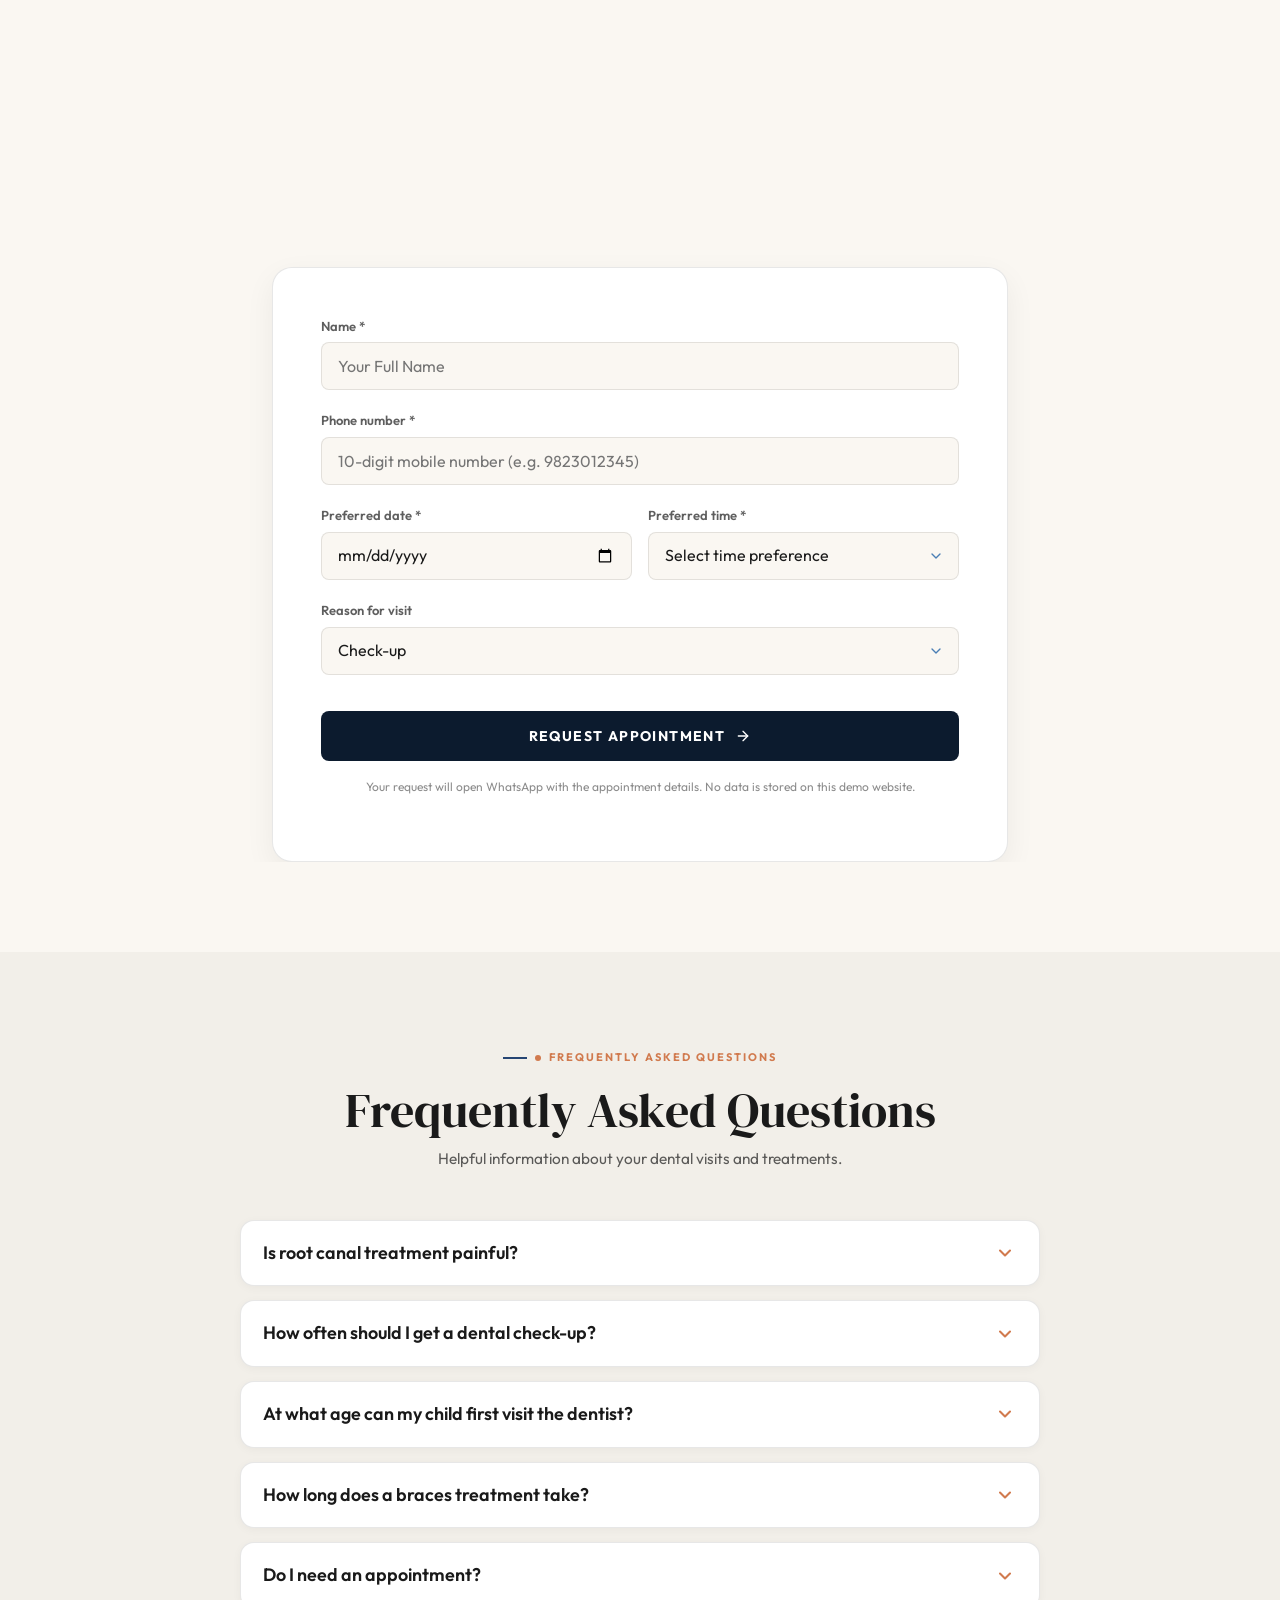
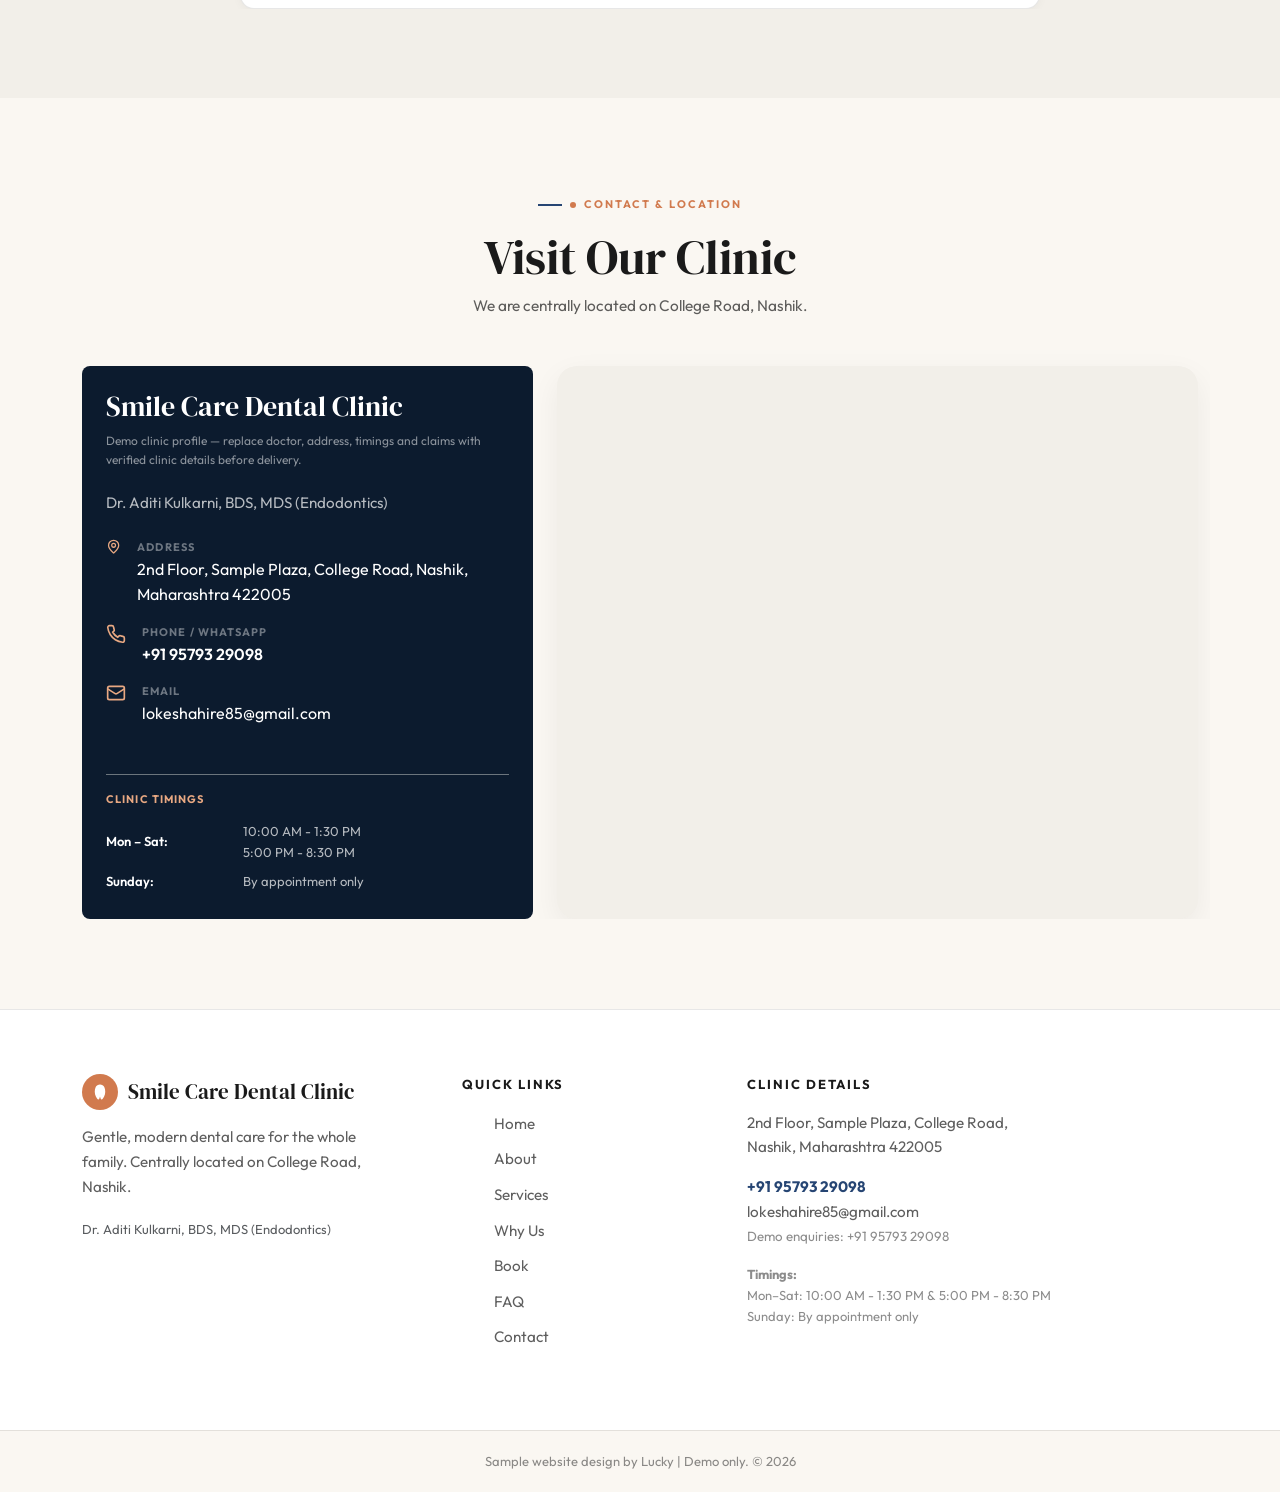
==== commit fcadbfd1: "Fix duplicate script execution preventing FAQ accordion expansion" ====
--- a/index.html
+++ b/index.html
@@ -771,7 +771,6 @@
   <script src="https://cdn.jsdelivr.net/npm/bootstrap@5.3.3/dist/js/bootstrap.bundle.min.js"></script>
 
   <!-- Custom Scripts -->
-  <script src="script.js"></script>
   <script src="js/main.js"></script>
 
 <script>
--- a/style.css
+++ b/style.css
@@ -1447,3 +1447,136 @@
     transition: none !important;
   }
 }
+
+/* --------------------------------------------------------------------------
+   MOBILE RESPONSIVE FIXES
+   -------------------------------------------------------------------------- */
+
+/* Side padding for all sections on mobile/tablet */
+@media (max-width: 767px) {
+  .section-pad {
+    padding-left: clamp(16px, 5vw, 24px);
+    padding-right: clamp(16px, 5vw, 24px);
+  }
+}
+
+/* Header adjustments for small screens */
+@media (max-width: 575.98px) {
+  .site-nav {
+    height: auto;
+    padding-top: 8px;
+    padding-bottom: 8px;
+    padding-left: clamp(16px, 3vw, 40px);
+    padding-right: clamp(16px, 3vw, 40px);
+  }
+  .nav-logo .logo-icon {
+    width: 30px;
+    height: 30px;
+    flex-shrink: 0;
+  }
+  .nav-logo .logo-text {
+    display: -webkit-box;
+    -webkit-line-clamp: 2;
+    -webkit-box-orient: vertical;
+    overflow: hidden;
+    flex: 1;
+    min-width: 0;
+    font-size: clamp(0.95rem, 4vw, 1.15rem);
+    line-height: 1.15;
+  }
+  .nav-actions {
+    gap: 8px;
+  }
+  /* Ensure Book button is hidden (already changed breakpoint) */
+}
+
+/* Hero section fixes for mobile */
+@media (max-width: 575.98px) {
+  .hero {
+    padding-top: calc(var(--nav-h) + 24px);
+    padding-bottom: clamp(40px, 8vw, 80px);
+    text-align: center;
+  }
+  .hero-bg,
+  .hero-overlay {
+    display: none; /* Remove dark overlay that caused dim effect */
+  }
+  .hero-title {
+    font-size: clamp(1.8rem, 6vw, 2.5rem);
+    margin-bottom: 12px;
+  }
+  .hero-sub {
+    font-size: clamp(0.95rem, 4vw, 1.1rem);
+    margin-bottom: 20px;
+    max-width: none;
+  }
+  .hero-cta-group {
+    flex-direction: column;
+    gap: 12px;
+    width: 100%;
+  }
+  .btn-hero-primary,
+  .btn-hero-secondary {
+    width: 100%;
+  }
+  .hero-trust-strip {
+    flex-direction: column;
+    gap: 6px;
+    justify-content: center;
+  }
+  .trust-sep {
+    display: none;
+  }
+  .trust-pill {
+    display: block;
+    width: 100%;
+    text-align: center;
+  }
+  .hero-img-col {
+    order: 2;
+    margin-top: 16px;
+  }
+  .hero-img-box {
+    border-radius: var(--radius);
+  }
+  .hero .reveal {
+    opacity: 1 !important;
+    transform: none !important;
+  }
+}
+
+/* Form input fixes for mobile */
+@media (max-width: 575.98px) {
+  .appt-card input,
+  .appt-card select {
+    min-height: 48px;
+    font-size: 16px;
+  }
+  .btn-submit {
+    min-height: 48px;
+    font-size: 16px;
+  }
+}
+
+/* FAQ button tap targets */
+@media (max-width: 575.98px) {
+  .faq-button {
+    min-height: 48px;
+    display: flex;
+    align-items: center;
+    justify-content: space-between;
+    width: 100%;
+    padding: 12px 16px;
+    font-size: 1rem;
+  }
+}
+
+/* Contact card contrast fix */
+.appt-sidebar h3 {
+  color: var(--white) !important;
+}
+
+/* Ensure no horizontal overflow everywhere */
+body, .site-nav, .menu-overlay, .section-pad, .container {
+  overflow-x: hidden;
+}
